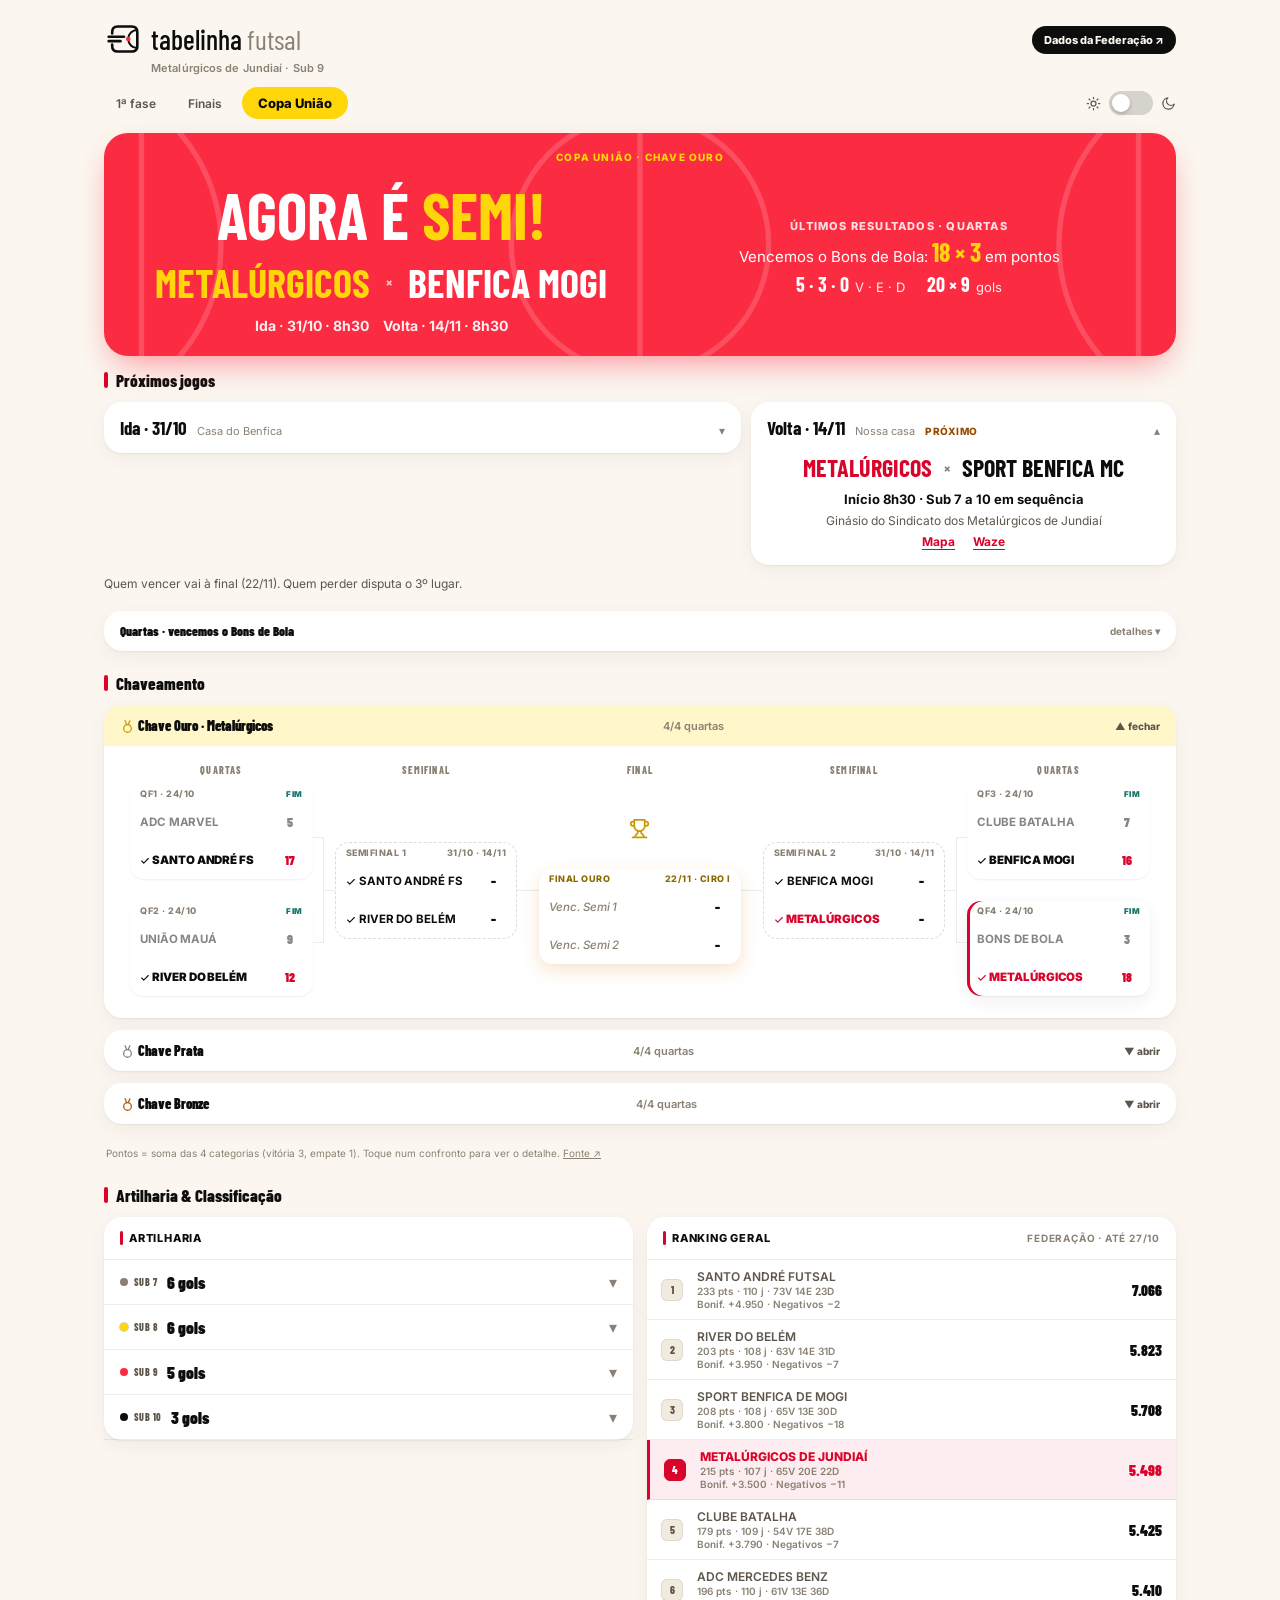
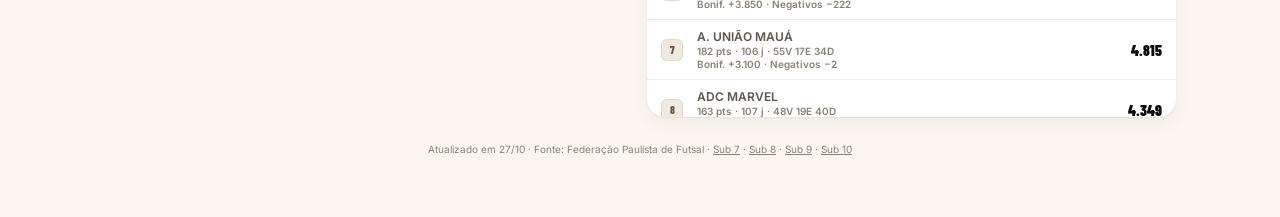
==== index.html @ e044f364 "Ranking geral da Federação (com bonificações e negativos) no lugar da classificação da 1ª fase" ====
<!DOCTYPE html>
<html lang="pt-BR">
<head>
<meta charset="UTF-8">
<meta name="viewport" content="width=device-width, initial-scale=1.0">
<title>Tabelinha Futsal · Copa União 2026 — Metalúrgicos Jundiaí (Iniciação A2)</title>
<meta name="theme-color" content="#FFD60A">
<link rel="manifest" href="manifest.webmanifest">
<link rel="icon" type="image/svg+xml" href="tabelinha-favicon.svg">
<link rel="icon" type="image/png" sizes="32x32" href="favicon-32.png">
<link rel="icon" type="image/png" sizes="16x16" href="favicon-16.png">
<link rel="apple-touch-icon" href="apple-touch-180.png">
<link href="https://fonts.googleapis.com/css2?family=Inter:wght@300;400;500;600;700;800;900&family=Barlow+Condensed:wght@500;600;700;800&display=swap" rel="stylesheet">
<style>

*,*::before,*::after{margin:0;padding:0;box-sizing:border-box}

:root {
  /* ID Tabelinha Futsal — paleta C */
  --bg: #FBF7F0;
  --s1: #FFFFFF;
  --s2: #F1EADF;
  --t1: #0D0D0D;
  --t2: #5E564B;
  --t3: #8A8173;
  --brand: #FB2C42; --yel: #FFD60A; --ball: #FB2C42;
  --red: #D9042B; --red-bg: rgba(217,4,43,.07); --red-bd: rgba(217,4,43,.2);
  --green: #17766B; --green-bg: rgba(30,140,128,.1); --green-bd: rgba(30,140,128,.28);
  --amber: #9A4B00; --amber-bg: rgba(255,138,31,.12); --amber-bd: rgba(255,138,31,.32);
  --gold: #8A6A00; --gold-bg: rgba(255,214,10,.22); --gold-bd: rgba(255,214,10,.6);
  --silver: #6B6358; --silver-bg: rgba(107,99,88,.1); --silver-bd: rgba(107,99,88,.25);
  --border: rgba(13,13,13,.08); --border2: rgba(13,13,13,.14);
  --r: 12px; --r2: 18px; --r3: 24px;
  --shadow: 0 1px 2px rgba(60,40,20,.06), 0 6px 18px rgba(60,40,20,.06);
  --shadow-lg: 0 14px 34px -10px rgba(60,40,20,.22);
}

html.dark-mode {
  --bg: #121110;
  --s1: #1D1B19;
  --s2: #2A2724;
  --t1: #FBF7F0;
  --t2: #BDB3A4;
  --t3: #8B8174;
  --brand: #E8172E; --ball: #FFD60A;
  --red: #FF5A6E; --red-bg: rgba(255,90,110,.14); --red-bd: rgba(255,90,110,.35);
  --green: #4CC4B5; --green-bg: rgba(76,196,181,.12); --green-bd: rgba(76,196,181,.3);
  --amber: #FFA24A; --amber-bg: rgba(255,162,74,.12); --amber-bd: rgba(255,162,74,.3);
  --gold: #FFD60A; --gold-bg: rgba(255,214,10,.14); --gold-bd: rgba(255,214,10,.35);
  --silver: #BDB3A4; --silver-bg: rgba(189,179,164,.12); --silver-bd: rgba(189,179,164,.3);
  --border: rgba(251,247,240,.1); --border2: rgba(251,247,240,.18);
  --shadow: 0 1px 2px rgba(0,0,0,.4);
  --shadow-lg: 0 14px 34px rgba(0,0,0,.45);
}
html {
  background: var(--bg);
  color: var(--t1);
  font-family: 'Inter', sans-serif;
  min-height: 100vh;
  transition: background-color 0.4s ease, color 0.4s ease;
  overflow-x: hidden;
}

body {
  max-width: 1100px;
  margin: 0 auto;
  padding: 20px 14px 60px;
  position: relative;
  z-index: 1;
}

/* MOBILE OPTIMIZATION BASE */
@media (max-width: 600px) {
  body {
    padding: 12px 10px 40px;
  }
}

/* ── ORBS BACKGROUND ── */
.orbs { display: none; position: fixed; inset: 0; pointer-events: none; z-index: -1; overflow: hidden; }
html.dark-mode .orbs { display: block; }
.orb { position: absolute; border-radius: 50%; filter: blur(80px); opacity: .5; animation: float-orb 14s ease-in-out infinite alternate; }
.orb1 { width: 500px; height: 500px; background: radial-gradient(circle, #D9042B 0%, transparent 70%); top: -150px; left: -100px; }
.orb2 { width: 450px; height: 450px; background: radial-gradient(circle, #4f46e5 0%, transparent 70%); top: 30%; right: -120px; }
.orb3 { width: 380px; height: 380px; background: radial-gradient(circle, #0D0D0D 0%, transparent 70%); bottom: -80px; left: 20%; }
@keyframes float-orb {
  0% { transform: translate(0,0) scale(1); }
  50% { transform: translate(20px,-20px) scale(1.04); }
  100% { transform: translate(-10px,10px) scale(.98); }
}

/* ── UTILS & PANELS ── */
.glass-panel {
  background: var(--s1);
  border: 1px solid var(--border);
  border-radius: var(--r2);
  box-shadow: var(--shadow);
  transition: all 0.3s ease;
}
html.dark-mode .glass-panel {
  backdrop-filter: blur(20px);
  -webkit-backdrop-filter: blur(20px);
}
a { text-decoration: none; color: inherit; }
button { font-family: inherit; cursor: pointer; border: none; background: none; }

/* ── NAV ROW ── */
.nav-row {
  display: flex;
  align-items: center;
  justify-content: space-between;
  margin-bottom: 16px;
  flex-wrap: wrap;
  gap: 10px;
}
.nav-links {
  display: flex;
  align-items: center;
  gap: 8px;
  flex-wrap: wrap;
}
.nav-pill-btn {
  display: inline-flex;
  align-items: center;
  gap: 6px;
  padding: 8px 14px;
  border-radius: 999px;
  font-size: 12px;
  font-weight: 700;
  color: var(--t2);
  background: var(--s1);
  border: 1px solid var(--border);
  box-shadow: var(--shadow);
  transition: all 0.2s ease;
}
.nav-pill-btn:hover {
  color: var(--red);
  border-color: var(--red-bd);
  transform: translateY(-1px);
}
.nav-pill-btn.active {
  background: var(--red);
  color: #fff;
  border-color: var(--red);
  box-shadow: 0 4px 12px rgba(217,4,43,0.25);
}

.theme-switch-wrapper {
  display: flex;
  align-items: center;
  gap: 8px;
}
.theme-switch {
  position: relative;
  display: inline-block;
  width: 44px;
  height: 24px;
}
.theme-switch input { opacity: 0; width: 0; height: 0; }
.slider {
  position: absolute; cursor: pointer; inset: 0;
  background-color: rgba(0,0,0,0.15); transition: .3s; border-radius: 24px;
}
.slider:before {
  position: absolute; content: ""; height: 18px; width: 18px; left: 3px; bottom: 3px;
  background-color: white; transition: .3s; border-radius: 50%; box-shadow: 0 2px 4px rgba(0,0,0,0.2);
}
html.dark-mode .slider { background-color: rgba(255,255,255,0.3); }
html.dark-mode .slider:before { transform: translateX(20px); }

/* ── HERO BANNER ── */
.hero-banner {
  background: linear-gradient(135deg, #180309 0%, #2a050f 45%, #0D0D0D 100%);
  border-radius: var(--r3);
  padding: 24px 22px;
  margin-bottom: 20px;
  color: #FFFFFF;
  border: 1px solid rgba(255,255,255,0.12);
  position: relative;
  overflow: hidden;
  box-shadow: var(--shadow-lg);
}
.hero-banner::after {
  content: 'MATA-MATA';
  position: absolute;
  right: -20px;
  bottom: -25px;
  font-family: 'Barlow Condensed', sans-serif;
  font-size: clamp(60px, 10vw, 100px);
  font-weight: 900;
  color: rgba(255,255,255,0.03);
  letter-spacing: -2px;
  pointer-events: none;
}
.hero-top-tag {
  display: inline-flex;
  align-items: center;
  gap: 6px;
  padding: 4px 12px;
  border-radius: 999px;
  background: rgba(255, 59, 98, 0.2);
  border: 1px solid rgba(255, 59, 98, 0.4);
  color: #FF5A7E;
  font-size: 10px;
  font-weight: 800;
  letter-spacing: 1.2px;
  text-transform: uppercase;
  margin-bottom: 10px;
}
.hero-title {
  font-family: 'Barlow Condensed', sans-serif;
  font-size: clamp(22px, 4.5vw, 38px);
  font-weight: 900;
  line-height: 1.15;
  letter-spacing: -.5px;
  margin-bottom: 8px;
}
.hero-title span { color: #FF5A6E; }
.hero-sub {
  font-size: 12px;
  color: rgba(255, 255, 255, 0.75);
  max-width: 680px;
  line-height: 1.5;
  margin-bottom: 18px;
}
.hero-stats-row {
  display: grid;
  grid-template-columns: repeat(auto-fit, minmax(90px, 1fr));
  gap: 10px;
}
.hero-stat-box {
  background: rgba(255, 255, 255, 0.08);
  border: 1px solid rgba(255, 255, 255, 0.12);
  padding: 10px 12px;
  border-radius: 12px;
  text-align: center;
}
.hero-stat-box .num {
  font-family: 'Barlow Condensed', sans-serif;
  font-size: 20px;
  font-weight: 900;
  color: #FFF;
  line-height: 1;
}
.hero-stat-box .lbl {
  font-size: 9px;
  text-transform: uppercase;
  letter-spacing: 0.5px;
  color: rgba(255, 255, 255, 0.55);
  margin-top: 4px;
  font-weight: 700;
}
.hero-stat-box.gold .num { color: #FFD60A; }
.hero-stat-box.silver .num { color: #E3DACB; }

/* ── SECTION HEAD ── */
.section-head {
  display: flex;
  align-items: center;
  justify-content: space-between;
  margin-bottom: 12px;
  flex-wrap: wrap;
  gap: 8px;
}
.section-title {
  font-family: 'Barlow Condensed', sans-serif;
  font-size: 17px;
  font-weight: 800;
  display: flex;
  align-items: center;
  gap: 8px;
  color: var(--t1);
}
.section-title .icon-dot {
  width: 4px;
  height: 16px;
  background: var(--red);
  border-radius: 2px;
}

/* ── AGENDA FERIADÃO 07/09 ── */
.metal-agenda-grid {
  display: grid;
  grid-template-columns: repeat(auto-fit, minmax(240px, 1fr));
  gap: 12px;
  margin-bottom: 24px;
}
.metal-card {
  padding: 16px;
  position: relative;
  overflow: hidden;
  border-left: 4px solid var(--red);
  background: var(--s1);
  display: flex;
  flex-direction: column;
  justify-content: space-between;
}
.metal-card.ouro { border-left-color: #FFD60A; }
.metal-card.prata { border-left-color: #8A8173; }

.mc-top {
  display: flex;
  align-items: center;
  justify-content: space-between;
  margin-bottom: 10px;
}
.mc-cat-badge {
  font-family: 'Barlow Condensed', sans-serif;
  font-weight: 800;
  font-size: 11px;
  padding: 3px 8px;
  border-radius: 6px;
  letter-spacing: .5px;
}
.mc-cat-badge.sub9 { background: var(--red-bg); color: var(--red); border: 1px solid var(--red-bd); }
.mc-cat-badge.sub8 { background: var(--gold-bg); color: var(--gold); border: 1px solid var(--gold-bd); }
.mc-cat-badge.sub7 { background: var(--silver-bg); color: var(--silver); border: 1px solid var(--silver-bd); }
.mc-cat-badge.sub10 { background: transparent; color: var(--c10); border: 1px solid transparent; }

.mc-chave-pill {
  font-size: 10px;
  font-weight: 800;
  text-transform: uppercase;
  padding: 3px 8px;
  border-radius: 999px;
}
.mc-chave-pill.ouro { background: var(--gold-bg); color: var(--gold); border: 1px solid var(--gold-bd); }
.mc-chave-pill.prata { background: var(--silver-bg); color: var(--silver); border: 1px solid var(--silver-bd); }

.mc-matchup {
  font-family: 'Barlow Condensed', sans-serif;
  font-size: 15px;
  font-weight: 800;
  margin-bottom: 10px;
  line-height: 1.3;
}
.mc-matchup .our { color: var(--red); }
.mc-matchup .vs { font-size: 11px; opacity: 0.5; font-weight: 600; margin: 0 4px; }

.mc-info-list {
  font-size: 11px;
  color: var(--t2);
  display: flex;
  flex-direction: column;
  gap: 4px;
}
.mc-info-item strong { color: var(--t1); }
.mc-map-link {
  display: inline-flex;
  align-items: center;
  gap: 4px;
  color: var(--red);
  font-weight: 700;
  font-size: 11px;
  margin-top: 8px;
}
.mc-map-link:hover { text-decoration: underline; }

/* ── BRACKET SECTION & CONTROLS ── */
.bracket-section { margin-bottom: 24px; }
.bracket-controls {
  display: flex;
  align-items: center;
  justify-content: space-between;
  flex-wrap: wrap;
  gap: 10px;
  margin-bottom: 14px;
  background: var(--s1);
  padding: 10px 14px;
  border-radius: var(--r2);
  border: 1px solid var(--border);
}
.filter-group {
  display: flex;
  align-items: center;
  gap: 6px;
  flex-wrap: wrap;
}
.filter-label {
  font-size: 10px;
  font-weight: 800;
  text-transform: uppercase;
  letter-spacing: 0.5px;
  color: var(--t3);
  margin-right: 2px;
}
.filter-btn {
  padding: 6px 12px;
  border-radius: 8px;
  font-size: 11px;
  font-weight: 700;
  color: var(--t2);
  background: var(--s2);
  border: 1px solid var(--border);
  transition: all 0.2s ease;
  min-height: 34px;
}
.filter-btn:hover { background: var(--border); color: var(--t1); }
.filter-btn.active {
  background: var(--red);
  color: #fff;
  border-color: var(--red);
  box-shadow: 0 3px 8px rgba(217,4,43,0.25);
}
.filter-btn.gold.active {
  background: var(--gold);
  border-color: var(--gold);
}
.filter-btn.silver.active {
  background: #6B6358;
  border-color: #6B6358;
}
.filter-btn.bronze.active {
  background: #B4570A;
  border-color: #B4570A;
}

/* ── BRACKET TREE (RESPONSIVE TOUCH SCROLL) ── */
.bracket-tree-container {
  overflow-x: auto;
  -webkit-overflow-scrolling: touch;
  padding: 18px 10px;
}
.bracket-tree {
  display: grid;
  grid-template-columns: 270px 50px 250px 50px 250px;
  align-items: center;
  min-width: 870px;
  margin: 0 auto;
}
.bracket-col-title {
  text-align: center;
  font-family: 'Barlow Condensed', sans-serif;
  font-size: 11px;
  font-weight: 800;
  text-transform: uppercase;
  letter-spacing: 1px;
  color: var(--t3);
  margin-bottom: 12px;
}
.bracket-col-qf { display: flex; flex-direction: column; gap: 14px; }
.bracket-col-sf { display: flex; flex-direction: column; gap: 90px; }
.bracket-col-f { display: flex; flex-direction: column; justify-content: center; }

.b-match-card {
  background: var(--s1);
  border: 1px solid var(--border);
  border-radius: var(--r);
  box-shadow: var(--shadow);
  padding: 8px 10px;
  position: relative;
  transition: all 0.2s ease;
}
.b-match-card:hover {
  transform: translateY(-2px);
  border-color: var(--border2);
}
.b-match-card.is-metal {
  border: 2px solid var(--red);
  background: linear-gradient(to right, var(--red-bg), var(--s1));
}
.b-match-meta {
  display: flex;
  align-items: center;
  justify-content: space-between;
  font-size: 9px;
  font-weight: 700;
  color: var(--t3);
  text-transform: uppercase;
  margin-bottom: 6px;
  padding-bottom: 3px;
  border-bottom: 1px dashed var(--border);
}
.b-match-meta .dt { color: var(--t2); }
.b-match-meta .gym { color: var(--red); font-weight: 800; }

.b-team-row {
  display: flex;
  align-items: center;
  justify-content: space-between;
  padding: 3px 4px;
  border-radius: 4px;
  font-size: 11px;
  font-weight: 600;
  color: var(--t1);
}
.b-team-row.our { color: var(--red); font-weight: 800; }
.b-team-row .t-name {
  flex: 1;
  white-space: nowrap;
  overflow: hidden;
  text-overflow: ellipsis;
  padding-right: 6px;
}
.b-team-row .score-box {
  width: 22px;
  height: 20px;
  display: flex;
  align-items: center;
  justify-content: center;
  font-family: 'Barlow Condensed', sans-serif;
  font-size: 12px;
  font-weight: 800;
  background: var(--s2);
  border: 1px solid var(--border);
  border-radius: 4px;
}

.b-connector {
  display: flex;
  align-items: center;
  justify-content: center;
  position: relative;
  height: 100%;
}
.trophy-badge {
  text-align: center;
  font-size: 24px;
  margin-bottom: 6px;
  animation: bounce 2s infinite ease-in-out;
}
@keyframes bounce {
  0%, 100% { transform: translateY(0); }
  50% { transform: translateY(-5px); }
}

/* ── BRACKET VENUE CALLOUT (INSIDE BRACKET CARD) ── */
.bracket-venue-callout {
  margin: 16px 14px 14px;
  padding: 16px 20px;
  border-radius: var(--r2);
  background: linear-gradient(135deg, rgba(217,4,43,0.08) 0%, var(--s2) 100%);
  border: 1.5px solid var(--red-bd);
  display: flex;
  align-items: center;
  justify-content: space-between;
  gap: 14px;
  flex-wrap: wrap;
  box-shadow: 0 4px 14px rgba(217,4,43,0.12);
}
.bvc-tag {
  display: inline-flex;
  align-items: center;
  gap: 4px;
  font-size: 9px;
  font-weight: 800;
  color: var(--red);
  text-transform: uppercase;
  letter-spacing: 1px;
  margin-bottom: 4px;
}
.bvc-title {
  font-family: 'Barlow Condensed', sans-serif;
  font-size: 16px;
  font-weight: 900;
  color: var(--t1);
  margin-bottom: 3px;
}
.bvc-address {
  font-size: 11px;
  color: var(--t2);
  font-weight: 500;
}
.bvc-map-btn {
  display: inline-flex;
  align-items: center;
  gap: 6px;
  background: var(--red);
  color: #fff;
  padding: 10px 18px;
  border-radius: 10px;
  font-weight: 800;
  font-size: 12px;
  text-transform: uppercase;
  letter-spacing: .5px;
  box-shadow: 0 4px 12px rgba(217,4,43,0.3);
  transition: transform 0.2s ease, opacity 0.2s ease;
  white-space: nowrap;
}
.bvc-map-btn:hover {
  transform: translateY(-2px);
  opacity: 0.95;
}

/* ── GAVETA RETRÁTIL TABELA ── */
.btn-toggle-full-table {
  width: 100%;
  padding: 14px 18px;
  background: var(--s1);
  border: 1.5px solid var(--border);
  border-radius: var(--r2);
  display: flex;
  align-items: center;
  justify-content: space-between;
  font-family: 'Barlow Condensed', sans-serif;
  font-size: 13px;
  font-weight: 800;
  color: var(--t1);
  cursor: pointer;
  box-shadow: var(--shadow);
  transition: all 0.2s ease;
}
.btn-toggle-full-table:hover { background: var(--s2); border-color: var(--border2); }
.acc-chevron { transition: transform 0.3s ease; font-size: 11px; opacity: 0.7; }
.btn-toggle-full-table.open .acc-chevron { transform: rotate(180deg); }

.day-tabs-wrapper { display: flex; gap: 6px; margin-bottom: 10px; flex-wrap: wrap; }
.day-tab-btn {
  padding: 6px 12px; border-radius: 8px; font-size: 11px; font-weight: 700;
  background: var(--s1); border: 1px solid var(--border); color: var(--t2); transition: all 0.2s;
}
.day-tab-btn.active { background: var(--t1); color: var(--s1); border-color: var(--t1); }

.schedule-table-wrap {
  overflow-x: auto;
  -webkit-overflow-scrolling: touch;
  border-radius: var(--r2);
  border: 1px solid var(--border);
  background: var(--s1);
  box-shadow: var(--shadow);
}
.sched-table { width: 100%; border-collapse: collapse; font-size: 11px; text-align: left; min-width: 580px; }
.sched-table th {
  padding: 10px 12px; background: var(--s2); border-bottom: 1px solid var(--border);
  font-family: 'Barlow Condensed', sans-serif; font-size: 10px; font-weight: 800; text-transform: uppercase; letter-spacing: .5px; color: var(--t3);
}
.sched-table td { padding: 10px 12px; border-bottom: 1px solid var(--border); color: var(--t2); }
.sched-table tr.is-metal-row { background: var(--red-bg); font-weight: 700; }
.sched-table tr.is-metal-row td { color: var(--t1); }
.sched-badge {
  display: inline-flex; padding: 2px 6px; border-radius: 4px; font-size: 9px; font-weight: 800; text-transform: uppercase;
}
.sched-badge.ouro { background: var(--gold-bg); color: var(--gold); border: 1px solid var(--gold-bd); }
.sched-badge.prata { background: var(--silver-bg); color: var(--silver); border: 1px solid var(--silver-bd); }
.sched-badge.bronze { background: rgba(180,87,10, 0.1); color: #B4570A; border: 1px solid rgba(180,87,10, 0.25); }

/* ── 3 COLS ESTATÍSTICAS (ARTILHARIA + ÚLTIMOS RESULTADOS + CLASSIFICAÇÃO) ── */
.stats-cols {
  display: grid;
  grid-template-columns: repeat(auto-fit, minmax(300px, 1fr));
  gap: 14px;
  align-items: start;
  margin-bottom: 24px;
}
@media (max-width: 768px) {
  .stats-cols { grid-template-columns: 1fr; }
}

.stats-cols .glass-panel {
  height: 500px;
  display: flex;
  flex-direction: column;
}
.panel-head {
  padding: 14px 16px;
  border-bottom: 1px solid var(--border);
  font-size: 11px;
  font-weight: 800;
  text-transform: uppercase;
  letter-spacing: .8px;
  color: var(--t3);
  display: flex;
  align-items: center;
  justify-content: space-between;
  gap: 8px;
  flex-shrink: 0;
}
.panel-head-title {
  display: flex;
  align-items: center;
  gap: 6px;
  color: var(--t1);
}
.panel-head-title::before {
  content: ''; width: 3px; height: 14px; background: var(--red); border-radius: 2px;
}
.scroll-list {
  flex: 1;
  overflow-y: auto;
  -webkit-overflow-scrolling: touch;
}
.scroll-list::-webkit-scrollbar { width: 5px; }
.scroll-list::-webkit-scrollbar-track { background: transparent; }
.scroll-list::-webkit-scrollbar-thumb { background: var(--border2); border-radius: 4px; }

/* ARTILHARIA (INDEX STYLE - EQUAL RESPECT FOR ALL PLAYERS) */
.scorer-row {
  display: flex;
  align-items: center;
  gap: 12px;
  padding: 10px 16px;
  border-bottom: 1px solid var(--border);
  transition: background 0.15s;
}
.scorer-row:last-child { border-bottom: none; }
.scorer-row:hover { background: var(--s2); }
.s-pos {
  font-family: 'Barlow Condensed', sans-serif;
  font-size: 14px;
  font-weight: 800;
  color: var(--t3);
  width: 22px;
  text-align: center;
}
.s-photo {
  width: 34px;
  height: 34px;
  border-radius: 8px;
  background: var(--s2);
  border: 1px solid var(--border);
  overflow: hidden;
  flex-shrink: 0;
}
.s-photo img { width: 100%; height: 100%; object-fit: cover; }
.s-info { flex: 1; min-width: 0; }
.s-name { font-size: 13px; font-weight: 600; color: var(--t1); white-space: nowrap; overflow: hidden; text-overflow: ellipsis; }
.s-goals-wrap { display: flex; flex-direction: column; gap: 2px; align-items: flex-end; }
.s-goals-num { font-family: 'Barlow Condensed', sans-serif; font-size: 16px; font-weight: 900; color: var(--red); line-height: 1; }
.s-goals-lbl { font-size: 9px; color: var(--t3); text-transform: uppercase; font-weight: 700; }

/* ÚLTIMOS RESULTADOS */
.last-games-container {
  display: flex;
  flex-direction: column;
  gap: 8px;
  padding: 10px 14px;
}
.lg-row {
  display: flex;
  align-items: center;
  justify-content: space-between;
  padding: 10px 12px;
  background: var(--s2);
  border-radius: 10px;
  border: 1px solid var(--border);
}
.lg-teams {
  font-size: 11px;
  font-weight: 700;
  color: var(--t2);
  text-transform: uppercase;
  display: flex;
  flex: 1;
  justify-content: center;
  gap: 6px;
  align-items: center;
}
.lg-teams span.our { color: var(--red); }
.lg-score {
  font-family: 'Barlow Condensed', sans-serif;
  font-size: 16px;
  font-weight: 900;
  color: var(--t1);
  background: var(--s1);
  padding: 3px 8px;
  border-radius: 6px;
  border: 1px solid var(--border);
}
.lg-row.w { border-color: var(--green-bd); background: var(--green-bg); }
.lg-row.d { border-color: var(--amber-bd); background: var(--amber-bg); }
.lg-row.l { border-color: var(--red-bd); background: var(--red-bg); }
.lg-row.w .lg-score { color: var(--green); border-color: var(--green-bd); }
.lg-row.d .lg-score { color: var(--amber); border-color: var(--amber-bd); }
.lg-row.l .lg-score { color: var(--red); border-color: var(--red-bd); }

/* CLASSIFICAÇÃO LIST */
.classif-row {
  display: grid;
  grid-template-columns: 24px 1fr 28px;
  align-items: center;
  gap: 8px;
  padding: 9px 14px;
  border-bottom: 1px solid var(--border);
  font-size: 12px;
}
.classif-row:last-child { border-bottom: none; }
.classif-row.our { background: var(--red-bg); border-left: 3px solid var(--red); }
.c-pos {
  width: 22px; height: 22px; border-radius: 6px;
  display: flex; align-items: center; justify-content: center;
  font-family: 'Barlow Condensed', sans-serif; font-size: 11px; font-weight: 800;
  background: var(--s2); color: var(--t2); border: 1px solid var(--border);
}
.classif-row.our .c-pos { background: var(--red); color: #fff; border-color: var(--red); }
.c-team { font-weight: 600; color: var(--t2); white-space: nowrap; overflow: hidden; text-overflow: ellipsis; }
.classif-row.our .c-team { color: var(--red); font-weight: 800; }
.c-pts { font-family: 'Barlow Condensed', sans-serif; font-size: 13px; font-weight: 900; color: var(--t1); text-align: right; }
.classif-row.our .c-pts { color: var(--red); }

.fed-link {
  font-size: 10px;
  font-weight: 700;
  color: var(--t2);
  background: var(--s2);
  padding: 3px 8px;
  border-radius: 6px;
  border: 1px solid var(--border);
  transition: all 0.2s;
}
.fed-link:hover { background: var(--t2); color: var(--s1); }


/* ══════ COPA UNIÃO — EXTRAS ══════ */
.hero-banner.copa::after { content: 'COPA UNIÃO'; }
.hero-banner.copa .hero-title span { color: #FFD60A; }
.hero-versus {
  display: grid; grid-template-columns: 1fr auto 1fr; align-items: center; gap: 12px;
  margin: 6px 0 18px; text-align: center;
}
.hv-team { font-family: 'Barlow Condensed', sans-serif; font-weight: 900; font-size: clamp(14px, 3.4vw, 22px); line-height: 1.15; }
.hv-team.our { color: #FF5A7E; }
.hv-score { font-family: 'Barlow Condensed', sans-serif; font-weight: 900; font-size: clamp(30px, 8vw, 54px); line-height: 1; letter-spacing: -1px; }
.hv-score small { display: block; font-size: 10px; letter-spacing: 1px; text-transform: uppercase; color: rgba(255,255,255,.55); font-weight: 700; margin-top: 6px; }

.cat-tag {
  font-family: 'Barlow Condensed', sans-serif; font-weight: 800; font-size: 10px; padding: 2px 7px; border-radius: 6px; letter-spacing: .4px; white-space: nowrap;
}
.cat-tag.c7  { background: var(--silver-bg); color: var(--silver); border: 1px solid var(--silver-bd); }
.cat-tag.c8  { background: var(--gold-bg); color: var(--gold); border: 1px solid var(--gold-bd); }
.cat-tag.c9  { background: var(--red-bg); color: var(--red); border: 1px solid var(--red-bd); }
.cat-tag.c10 { background: rgba(59,130,246,.1); color: var(--c10); border: 1px solid rgba(59,130,246,.25); }

/* Cards de jogo (confronto Metalúrgicos × Bons de Bola) */
.legs-grid { display: grid; grid-template-columns: repeat(auto-fit, minmax(320px, 1fr)); gap: 14px; margin-bottom: 24px; }
.leg-panel { overflow: hidden; }
.leg-head { padding: 14px 16px; border-bottom: 1px solid var(--border); display: flex; flex-wrap: wrap; align-items: center; justify-content: space-between; gap: 8px; }
.leg-title { font-family: 'Barlow Condensed', sans-serif; font-weight: 900; font-size: 15px; }
.leg-sub { font-size: 11px; color: var(--t2); margin-top: 2px; }
.pill { font-size: 10px; font-weight: 800; text-transform: uppercase; padding: 3px 9px; border-radius: 999px; letter-spacing: .4px; }
.pill.done { background: var(--green-bg); color: var(--green); border: 1px solid var(--green-bd); }
.pill.next { background: var(--amber-bg); color: var(--amber); border: 1px solid var(--amber-bd); }
.gm { padding: 12px 16px; border-bottom: 1px solid var(--border); }
.gm:last-of-type { border-bottom: none; }
.gm-top { display: flex; align-items: center; justify-content: space-between; gap: 8px; margin-bottom: 8px; }
.gm-time { font-size: 11px; font-weight: 700; color: var(--t2); }
.gm-line { display: grid; grid-template-columns: 1fr auto 1fr; align-items: center; gap: 8px; }
.gm-team { font-size: 12px; font-weight: 700; color: var(--t2); }
.gm-team.r { text-align: right; }
.gm-team.our { color: var(--red); font-weight: 800; }
.gm-score { font-family: 'Barlow Condensed', sans-serif; font-weight: 900; font-size: 18px; padding: 3px 10px; border-radius: 8px; background: var(--s2); border: 1px solid var(--border); white-space: nowrap; }
.gm.w .gm-score { color: var(--green); border-color: var(--green-bd); background: var(--green-bg); }
.gm.d .gm-score { color: var(--amber); border-color: var(--amber-bd); background: var(--amber-bg); }
.gm.l .gm-score { color: var(--red);   border-color: var(--red-bd);   background: var(--red-bg); }
.gm-goals { margin-top: 8px; display: grid; grid-template-columns: 1fr 1fr; gap: 10px; font-size: 11px; color: var(--t2); }
.gm-goals .col b { display: block; font-size: 9px; text-transform: uppercase; letter-spacing: .6px; color: var(--t3); margin-bottom: 2px; }
.gm-goals .col.r { text-align: right; }
.gm-goals .gl { line-height: 1.5; }
.gm-goals .gl em { font-style: normal; font-weight: 800; color: var(--t1); }
.gm-sum { font-size: 10px; margin-top: 6px; }
.gm-sum a { color: var(--t3); font-weight: 700; text-decoration: underline; }

.venue-box { padding: 12px 16px; background: var(--s2); border-top: 1px solid var(--border); display: flex; flex-wrap: wrap; align-items: center; justify-content: space-between; gap: 10px; }
.venue-box .vn { font-size: 12px; font-weight: 800; color: var(--t1); }
.venue-box .va { font-size: 11px; color: var(--t2); }
.nav-btns { display: flex; gap: 6px; flex-wrap: wrap; }
.nav-btn { display: inline-flex; align-items: center; gap: 5px; padding: 8px 12px; border-radius: 9px; font-size: 11px; font-weight: 800; color: #fff; background: var(--red); }
.nav-btn.waze { background: #00A5D6; }
.nav-btn:hover { opacity: .9; transform: translateY(-1px); }

/* Chaveamento */
.ties-grid { display: grid; grid-template-columns: repeat(auto-fill, minmax(290px, 1fr)); gap: 12px; padding: 14px; }
.tie-card { background: var(--s1); border: 1px solid var(--border); border-radius: var(--r); padding: 10px 12px; box-shadow: var(--shadow); }
.tie-card.is-metal { border: 2px solid var(--red); background: linear-gradient(to right, var(--red-bg), var(--s1)); }
.tie-meta { display: flex; justify-content: space-between; font-size: 9px; font-weight: 800; text-transform: uppercase; color: var(--t3); border-bottom: 1px dashed var(--border); padding-bottom: 4px; margin-bottom: 6px; }
.tie-team { display: flex; align-items: center; justify-content: space-between; gap: 6px; padding: 3px 2px; font-size: 12px; font-weight: 700; }
.tie-team .tn { flex: 1; white-space: nowrap; overflow: hidden; text-overflow: ellipsis; }
.tie-team.our { color: var(--red); font-weight: 900; }
.tie-team.lead .ts { background: var(--t1); color: var(--s1); border-color: var(--t1); }
.tie-team .ts { min-width: 30px; height: 22px; padding: 0 6px; display: flex; align-items: center; justify-content: center; font-family: 'Barlow Condensed', sans-serif; font-weight: 900; font-size: 13px; background: var(--s2); border: 1px solid var(--border); border-radius: 5px; }
.tie-cats { margin-top: 6px; border-top: 1px dashed var(--border); padding-top: 6px; display: flex; flex-direction: column; gap: 3px; }
.tc-row { display: grid; grid-template-columns: 52px 1fr 1fr; gap: 6px; font-size: 10px; color: var(--t2); align-items: center; }
.tc-row .lbl { font-weight: 800; color: var(--t3); text-transform: uppercase; font-size: 9px; }
.tc-row span.pend { color: var(--t3); }
.legend { font-size: 10px; color: var(--t3); padding: 0 14px 12px; line-height: 1.5; }

.lg-row .lg-teams { font-size: 10px; }
.lg-meta { display: flex; align-items: center; gap: 6px; }
.panel-tabs { display: flex; gap: 4px; }
.ptab { font-size: 10px; font-weight: 800; padding: 3px 8px; border-radius: 6px; border: 1px solid var(--border); color: var(--t2); background: var(--s2); text-transform: none; letter-spacing: 0; }
.ptab.active { background: var(--red); color: #fff; border-color: var(--red); }
.cl-row { display: grid; grid-template-columns: 24px 1fr 30px 26px 34px; align-items: center; gap: 8px; padding: 8px 14px; border-bottom: 1px solid var(--border); font-size: 12px; }
.cl-row.head { font-size: 9px; font-weight: 800; text-transform: uppercase; color: var(--t3); position: sticky; top: 0; background: var(--s2); z-index: 1; }
.cl-row.our { background: var(--red-bg); border-left: 3px solid var(--red); }
.cl-row.our .c-team { color: var(--red); font-weight: 800; }
.cl-row .n { text-align: right; font-family: 'Barlow Condensed', sans-serif; font-weight: 700; color: var(--t2); }
.cl-row .n.pts { font-weight: 900; color: var(--t1); font-size: 13px; }
.cl-row.our .n.pts { color: var(--red); }
/* ══ CHAVEAMENTO ÁRVORE + MODAL ══ */
.bracket-wrap { padding: 14px; overflow-x: auto; }
.bk-heads { display: grid; grid-template-columns: minmax(250px,1fr) 34px minmax(190px,.7fr); gap: 0; min-width: 520px; font-family: 'Barlow Condensed', sans-serif; font-size: 10px; font-weight: 800; text-transform: uppercase; letter-spacing: .8px; color: var(--t3); margin-bottom: 10px; }
.bk-pair { display: grid; grid-template-columns: minmax(250px,1fr) 34px minmax(190px,.7fr); align-items: center; min-width: 520px; margin-bottom: 14px; }
.bk-left { display: flex; flex-direction: column; gap: 8px; }
.bk-conn { align-self: stretch; margin: 28px 0; border: 2px solid var(--border2); border-left: none; border-radius: 0 8px 8px 0; position: relative; }
.bk-conn::after { content: ''; position: absolute; right: -2px; top: 50%; width: 14px; border-top: 2px solid var(--border2); transform: translateX(100%); }
.bk-next { margin-left: 14px; }
.tie-card { cursor: pointer; transition: transform .15s ease, border-color .15s ease; }
.tie-card:hover { transform: translateY(-2px); border-color: var(--border2); }
.tie-team .ts { color: var(--t1); background: var(--s2); border: 1px solid var(--border2); }
.tie-team.win .tn { font-weight: 900; }
.tie-team.win .ts { background: var(--red); color: #fff; border-color: var(--red); }
.tie-team.lose .tn { opacity: .55; }
.tie-team.lose .ts { opacity: .75; }
.tie-team.lead .ts { background: var(--amber); color: #111; border-color: var(--amber); }
.chip { display: inline-block; font-size: 9px; font-weight: 800; text-transform: uppercase; padding: 2px 7px; border-radius: 999px; }
.chip.ok { background: var(--green-bg); color: var(--green); border: 1px solid var(--green-bd); }
.chip.lead { background: var(--amber-bg); color: var(--amber); border: 1px solid var(--amber-bd); }
.chip.wait { background: var(--s2); color: var(--t3); border: 1px solid var(--border); }
.tie-foot { display: flex; align-items: center; justify-content: space-between; margin-top: 6px; font-size: 10px; color: var(--t3); }
.next-card { background: var(--s2); border: 1px dashed var(--border2); border-radius: var(--r); padding: 8px 10px; }
.next-card .tie-meta { border-bottom-color: var(--border); }
.nx-team { font-size: 11px; font-weight: 700; padding: 3px 2px; color: var(--t1); white-space: nowrap; overflow: hidden; text-overflow: ellipsis; }
.nx-team.tbd { color: var(--t3); font-style: italic; font-weight: 500; }
.nx-team.our { color: var(--red); font-weight: 900; }
.modal-bg { position: fixed; inset: 0; background: rgba(0,0,0,.6); z-index: 50; display: flex; align-items: center; justify-content: center; padding: 14px; }
.modal { position: relative; width: 100%; max-width: 560px; max-height: 88vh; overflow-y: auto; background: var(--bg); color: var(--t1); border: 1px solid var(--border2); border-radius: var(--r2); padding: 18px 16px; box-shadow: var(--shadow-lg); }
html.dark-mode .modal { background: #1a0a2e; }
.modal-x { position: absolute; top: 10px; right: 10px; width: 30px; height: 30px; border-radius: 8px; background: var(--s2); color: var(--t1); border: 1px solid var(--border); font-size: 13px; font-weight: 800; }
.md-title { font-family: 'Barlow Condensed', sans-serif; font-weight: 900; font-size: 16px; padding-right: 36px; }
.md-sub { font-size: 11px; color: var(--t2); margin: 3px 0 12px; }
.md-table { width: 100%; border-collapse: collapse; font-size: 11px; }
.md-table th { text-align: left; font-size: 9px; text-transform: uppercase; letter-spacing: .5px; color: var(--t3); padding: 6px 6px; border-bottom: 1px solid var(--border2); }
.md-table td { padding: 8px 6px; border-bottom: 1px solid var(--border); color: var(--t1); }
.md-table td.sc { font-family: 'Barlow Condensed', sans-serif; font-weight: 900; font-size: 13px; white-space: nowrap; }
.md-table td.pend { color: var(--t3); }
.md-table tr.tot td { font-weight: 900; background: var(--s2); }
.md-res { margin-top: 12px; padding: 10px 12px; border-radius: 10px; font-size: 12px; font-weight: 700; background: var(--green-bg); border: 1px solid var(--green-bd); color: var(--t1); }
.md-res.wait { background: var(--amber-bg); border-color: var(--amber-bd); }
/* ══ CHAVES (árvore simétrica) ══ */
details.chave { margin-bottom: 12px; border: 1px solid var(--border); border-radius: var(--r2); background: var(--s1); box-shadow: var(--shadow); overflow: hidden; }
details.chave > summary { list-style: none; cursor: pointer; padding: 12px 16px; display: flex; align-items: center; justify-content: space-between; gap: 8px; font-family: 'Barlow Condensed', sans-serif; font-weight: 900; font-size: 14px; color: var(--t1); }
details.chave > summary::-webkit-details-marker { display: none; }
details.chave > summary .sm { font-size: 11px; font-weight: 600; color: var(--t3); font-family: 'Inter', sans-serif; }
details.chave > summary::after { content: '▼ abrir'; font-size: 10px; font-weight: 800; color: var(--t2); font-family: 'Inter', sans-serif; }
details.chave[open] > summary::after { content: '▲ fechar'; }
details.chave.ouro { border-color: var(--gold-bd); }
details.chave.ouro > summary { background: var(--gold-bg); }
.bk-scroll { scrollbar-width: thin; scrollbar-color: var(--border2) transparent; overflow-x: auto; padding: 14px 10px 16px; -webkit-overflow-scrolling: touch; }
.bk { display: grid; grid-template-columns: 130px 14px 130px 14px 140px 14px 130px 14px 130px; min-width: 710px; margin: 0 auto; width: max-content; }
.bk-h { text-align: center; font-family: 'Barlow Condensed', sans-serif; font-size: 9px; font-weight: 800; text-transform: uppercase; letter-spacing: 1px; color: var(--t3); padding-bottom: 8px; }
.bk-col { display: flex; flex-direction: column; justify-content: space-around; gap: 16px; }
.bk-col.mid { justify-content: center; align-items: stretch; }
.bk-cn { position: relative; }
.bk-cn.l::before { content: ''; position: absolute; left: 0; right: 50%; top: 25%; bottom: 25%; border: 2px solid var(--border2); border-left: none; }
.bk-cn.l::after  { content: ''; position: absolute; left: 50%; right: 0; top: 50%; border-top: 2px solid var(--border2); }
.bk-cn.r::before { content: ''; position: absolute; left: 50%; right: 0; top: 25%; bottom: 25%; border: 2px solid var(--border2); border-right: none; }
.bk-cn.r::after  { content: ''; position: absolute; left: 0; right: 50%; top: 50%; border-top: 2px solid var(--border2); }
.bk-cn.f::after  { content: ''; position: absolute; left: 0; right: 0; top: 50%; border-top: 2px solid var(--border2); }
.mt { background: var(--s1); border: 1px solid var(--border2); border-radius: 10px; overflow: hidden; box-shadow: var(--shadow); position: relative; }
.mt.click { cursor: pointer; transition: transform .15s; }
.mt.click:hover { transform: translateY(-2px); }
.mt.is-metal { border: 2px solid var(--red); }
.mt-top { display: flex; justify-content: space-between; align-items: center; padding: 3px 8px; font-size: 8px; font-weight: 800; letter-spacing: .5px; text-transform: uppercase; color: var(--t2); background: var(--s2); border-bottom: 1px solid var(--border); }
.mt-t { display: flex; align-items: center; gap: 6px; padding: 6px 8px; font-size: 10.5px; font-weight: 700; color: var(--t1); }
.mt-t .nm { flex: 1; min-width: 0; white-space: nowrap; overflow: hidden; text-overflow: ellipsis; }
.mt-t .sc { min-width: 24px; height: 20px; padding: 0 5px; display: flex; align-items: center; justify-content: center; font-family: 'Barlow Condensed', sans-serif; font-weight: 900; font-size: 12px; border-radius: 5px; background: var(--s2); color: var(--t1); border: 1px solid var(--border2); }
.mt-t.our .nm { color: var(--red); font-weight: 900; }
.mt-t.win .nm { font-weight: 900; }
.mt-t.win .sc { background: var(--red); color: #fff; border-color: var(--red); }
.mt-t.lose { opacity: .5; }
.mt-t.lead .sc { background: var(--amber); color: #111; border-color: var(--amber); }
.mt-t.tbd .nm { color: var(--t3); font-style: italic; font-weight: 500; }
.mt-vs { position: relative; height: 0; border-top: 1px solid var(--border2); }
.mt-vs span { position: absolute; left: 50%; top: 0; transform: translate(-50%, -50%); font-size: 7px; font-weight: 900; letter-spacing: .5px; color: var(--t3); background: var(--s1); padding: 0 5px; }
.mt-ok { font-size: 8px; font-weight: 900; color: var(--green); }
.mt-ld { font-size: 8px; font-weight: 900; color: var(--amber); }
.mt.final { border-color: var(--gold); box-shadow: 0 6px 18px rgba(217,119,6,.2); }
.mt.final .mt-top { background: var(--gold-bg); color: var(--gold); }
.trophy { text-align: center; font-size: 26px; margin-bottom: 6px; }
.mt.tbdcard { border-style: dashed; box-shadow: none; }

/* ══ NOSSO CONFRONTO — blocos iguais ══ */
.legs-grid { align-items: stretch; }
.leg-panel { display: flex; flex-direction: column; }
.leg-rows { flex: 1; }
.venue-box { min-height: 76px; margin-top: auto; }
.gm2 { padding: 12px 16px; border-bottom: 1px solid var(--border); display: block; }
.gm2 > summary { list-style: none; cursor: pointer; display: block; }
.gm2 > summary::-webkit-details-marker { display: none; }
.gm2 .gm-more { margin-top: 8px; font-size: 10px; font-weight: 700; color: var(--t3); text-align: center; }
.gm2 .mo-open { display: none; }
.gm2[open] .mo-open { display: inline; }
.gm2[open] .mo-closed { display: none; }
.gm2:hover > summary .gm-more { color: var(--t1); }
.gm2.w .gm-score { color: var(--green); border-color: var(--green-bd); background: var(--green-bg); }
.gm2.d .gm-score { color: var(--amber); border-color: var(--amber-bd); background: var(--amber-bg); }
.gm2.l .gm-score { color: var(--red); border-color: var(--red-bd); background: var(--red-bg); }
.gdet-body { margin-top: 6px; padding-top: 8px; border-top: 1px dashed var(--border); }
.leg-off { border-style: dashed; }
.leg-off .leg-head, .leg-off .leg-rows { opacity: .5; filter: grayscale(.6); }
.leg-off .venue-box { opacity: 1; filter: none; }
.leg-off .gm2 { cursor: default; pointer-events: none; }
.leg-off .gm-more { font-weight: 500; }
.leg-off .nav-btn { pointer-events: auto; }
/* artilharia por categoria */
details.art-cat > summary { list-style: none; cursor: pointer; display: flex; align-items: center; gap: 10px; padding: 12px 16px; border-bottom: 1px solid var(--border); }
details.art-cat > summary::-webkit-details-marker { display: none; }
details.art-cat > summary:hover { background: var(--s2); }
.ac-n { flex: 1; font-family: 'Barlow Condensed', sans-serif; font-weight: 900; font-size: 15px; color: var(--t1); }
.ac-chev { color: var(--t3); transition: transform .2s; }
details.art-cat[open] .ac-chev { transform: rotate(180deg); }
/* chaveamento um pouco maior */
.bk { grid-template-columns: 158px 20px 158px 20px 170px 20px 158px 20px 158px !important; min-width: 840px !important; }
.mt-t { font-size: 11.5px !important; padding: 8px 10px !important; }
.mt-top { font-size: 9px !important; padding: 4px 10px !important; }
.mt-t .sc { min-width: 26px !important; height: 22px !important; font-size: 13px !important; }
.bk-col { gap: 22px !important; }
.src-link { display: inline-block; margin-top: 8px; font-size: 11px; font-weight: 700; text-decoration: underline; color: var(--t2); }

﻿/* ══ HERO COMPACTO + VOLTA PRIMEIRO ══ */
.leg-off { order: -1; }
.hero-banner.copa { padding: 18px 18px; margin-bottom: 14px; }
.hero-banner.copa .hero-title { font-size: clamp(20px, 4vw, 30px); margin-bottom: 6px; }
.hero-banner.copa .hero-sub { margin-bottom: 12px; }
.hero-versus { margin: 2px 0 12px; }
.hv-team.our { font-size: clamp(15px, 3.6vw, 22px); }
.hv-team:not(.our) { font-size: clamp(12px, 2.8vw, 16px); font-weight: 700; color: rgba(255,255,255,.8); }
.hv-score { font-size: clamp(26px, 6vw, 40px); }
.hero-stat-box { padding: 8px 8px; }
.hero-stat-box .num { font-size: 17px; }
@media (max-width: 600px) {
  .hero-banner.copa { padding: 12px 12px; border-radius: 16px; }
  .hero-banner.copa .hero-top-tag { font-size: 8px; padding: 3px 9px; margin-bottom: 6px; }
  .hero-banner.copa .hero-title { font-size: 18px; margin-bottom: 4px; }
  .hero-banner.copa .hero-sub { display: none; }
  .hero-versus { margin: 4px 0 10px; gap: 8px; }
  .hv-team.our { font-size: 14px; }
  .hv-team:not(.our) { font-size: 11px; }
  .hv-score { font-size: 28px; }
  .hv-score small { font-size: 8px; margin-top: 3px; }
  .hero-stats-row { grid-template-columns: repeat(4, 1fr); gap: 6px; }
  .hero-stat-box { padding: 6px 4px; border-radius: 9px; }
  .hero-stat-box .num { font-size: 14px; }
  .hero-stat-box .lbl { font-size: 7px; letter-spacing: 0; }
  .hero-banner.copa::after { display: none; }
  .legs-grid { gap: 10px; margin-bottom: 18px; }
  .gm2 { padding: 9px 12px; }
  .leg-head { padding: 10px 12px; }
}


.hero-when { display: flex; align-items: center; justify-content: center; gap: 8px; flex-wrap: wrap; margin: 0 0 12px; padding: 8px 12px; border-radius: 10px; background: rgba(251,191,36,.12); border: 1px solid rgba(251,191,36,.35); color: #FFD60A; font-weight: 800; font-size: 12px; text-align: center; }
.hero-banner.copa .hero-title { font-size: clamp(26px, 6vw, 44px); }
.next-card2 { margin-bottom: 18px; overflow: hidden; border-left: 4px solid var(--gold); }
.nc-body { padding: 16px; display: grid; grid-template-columns: 1fr auto 1fr; align-items: center; gap: 10px; text-align: center; }
.nc-team { font-family: 'Barlow Condensed', sans-serif; font-weight: 900; font-size: 16px; }
.nc-team.our { color: var(--red); }
.nc-vs { font-size: 11px; font-weight: 800; color: var(--t3); }
.nc-when { display: flex; flex-wrap: wrap; gap: 8px; padding: 12px 16px; background: var(--s2); border-top: 1px solid var(--border); font-size: 12px; font-weight: 700; color: var(--t1); }
.nc-when span { background: var(--s1); border: 1px solid var(--border); border-radius: 8px; padding: 5px 10px; }
.nc-when .tbd { color: var(--amber); border-color: var(--amber-bd); background: var(--amber-bg); }
details.quartas-det { margin-bottom: 22px; border: 1px solid var(--border); border-radius: var(--r2); background: var(--s1); overflow: hidden; }
details.quartas-det > summary { list-style: none; cursor: pointer; padding: 12px 16px; display: flex; justify-content: space-between; align-items: center; gap: 8px; font-family: 'Barlow Condensed', sans-serif; font-weight: 900; font-size: 13px; color: var(--t1); }
details.quartas-det > summary::-webkit-details-marker { display: none; }
details.quartas-det .qd-sub { font-size: 10px; font-weight: 700; color: var(--t3); font-family: 'Inter', sans-serif; }
details.quartas-det .qd-sub::after { content: ' ▾'; }
details.quartas-det[open] .qd-sub::after { content: ' ▴'; }
details.quartas-det > .legs-grid { padding: 0 12px 12px; margin-bottom: 0; }
@media (max-width: 600px) { .hero-banner.copa .hero-title { font-size: 26px !important; } .hero-banner.copa .hero-sub { display: block; font-size: 11px; margin-bottom: 8px; } .nc-team { font-size: 13px; } }

.cons { padding: 4px 14px 14px; font-size: 11px; color: var(--t2); line-height: 1.6; border-top: 1px dashed var(--border); margin: 0 10px; }
.cons b { color: var(--t1); }
.semi-foot { font-size: 12px; color: var(--t2); padding: 10px 14px; background: var(--gold-bg); border: 1px solid var(--gold-bd); border-radius: 12px; margin-bottom: 22px; line-height: 1.5; }
.hero-when span { display: inline-block; }
.nc-body { grid-template-columns: 1fr auto 1fr; }
.hide { display: none !important; }
.note { font-size: 11px; color: var(--t2); padding: 10px 14px; background: var(--amber-bg); border: 1px solid var(--amber-bd); border-radius: 10px; margin-bottom: 16px; line-height: 1.5; }
.footer { text-align: center; font-size: 10px; color: var(--t3); margin-top: 10px; line-height: 1.6; }
.footer a { text-decoration: underline; }

/* ── ID Tabelinha Futsal · aplicada sem mudar a estrutura da página ── */
.orbs { display: none !important; }
html.dark-mode .glass-panel { backdrop-filter: none; -webkit-backdrop-filter: none; }
.brand-row { display: flex; align-items: center; justify-content: space-between; gap: 12px; flex-wrap: wrap; margin-bottom: 14px; }
.brand { display: flex; align-items: center; gap: 9px; color: var(--t1); line-height: 1; }
.brand svg { display: block; flex: none; }
.brand .bw { display: flex; align-items: baseline; gap: 5px; font-family: 'Barlow Condensed', sans-serif; font-weight: 500; font-size: 30px; text-transform: lowercase; }
.brand .bw span { font-weight: 400; color: var(--t3); }
.brand-sub { font-size: 12px; font-weight: 600; color: var(--t2); }
.nav-pill-btn.active { background: var(--yel); color: #0D0D0D; border-color: transparent; box-shadow: none; }
.nav-pill-btn:hover { color: var(--t1); border-color: var(--border2); }
.hero-banner {
  background-color: var(--brand);
  background-image: url("data:image/svg+xml,%3Csvg xmlns='http://www.w3.org/2000/svg' viewBox='0 0 400 300' fill='none' stroke='white' stroke-opacity='.16' stroke-width='2'%3E%3Crect x='14' y='14' width='372' height='272' rx='8'/%3E%3Cpath d='M200 14V286'/%3E%3Ccircle cx='200' cy='150' r='48'/%3E%3Cpath d='M14 96a64 64 0 0 1 0 108M386 96a64 64 0 0 0 0 108'/%3E%3C/svg%3E");
  background-size: cover; background-position: center; border: 0;
  box-shadow: 0 14px 34px -10px rgba(251,44,66,.55);
}
.hero-banner::after { color: rgba(255,255,255,.07); }
.hero-top-tag { background: rgba(255,255,255,.18); border-color: rgba(255,255,255,.32); color: #FFD60A; }
.hero-banner .hero-title { font-weight: 700; letter-spacing: 0; font-size: clamp(30px, 6.4vw, 52px); }
.hero-banner .hero-title span, .hero-banner.copa .hero-title span { color: #FFD60A; }
.hero-sub { color: rgba(255,255,255,.92); }
.hero-stat-box { background: rgba(255,255,255,.16); border-color: rgba(255,255,255,.22); }
.hero-stat-box .num { font-size: 26px; }
.hero-stat-box .lbl { color: rgba(255,255,255,.88); }
.hero-stat-box.gold .num { color: #FFD60A; }
.hero-stat-box.silver .num { color: #FFFFFF; }
.hv-team.our { color: #FFD60A; font-size: clamp(18px, 4vw, 26px); }
.hv-team:not(.our) { color: rgba(255,255,255,.95); }
.hv-score { font-size: clamp(34px, 9vw, 60px); }
.hv-score small { color: rgba(255,255,255,.85); }
.hero-when { background: rgba(255,255,255,.16); border-color: rgba(255,255,255,.28); color: #FFD60A; }
.metal-card.ouro { border-left-color: #FFD60A; }
html.dark-mode .modal { background: #1D1B19; }
.gm-score { font-size: 21px; }
.c-pts { font-size: 15px; }
.s-goals-num { font-size: 18px; }
.ac-n { font-size: 17px; }
.nc-team { font-size: 18px; }
.tie-team .ts, .mt-t .sc, .md-table td.sc { font-size: 14px; }

/* ── Menos caixas: o conteúdo respira sobre o fundo, sem moldura atrás de cada texto ── */
.glass-panel, .tie-card, .mt, details.chave, details.quartas-det { border: 0; box-shadow: var(--shadow); }
.nav-pill-btn { border: 0; }
.mc-cat-badge, .mc-chave-pill, .sched-badge, .cat-tag { background: transparent !important; border: 0 !important; padding-left: 0; padding-right: 0; }
.pill, .chip { border: 0; }
.gm-score, .tie-team .ts, .mt-t .sc, .md-table td.sc { background: transparent; border: 0; padding: 0; min-width: 0; height: auto; }
.nc-when span { background: transparent; border: 0; padding: 0; }
.hero-when { background: transparent; border: 0; padding: 0; }
.hero-stat-box { background: transparent; border: 0; padding: 4px 0; }
.note, .semi-foot, .md-res { background: transparent; border: 0; padding: 0; }

/* ── Menos caixas, segunda passada: placares, etiquetas e faixas viram texto sobre o fundo ── */
.hero-top-tag { background: none; border: 0; padding: 0; }
.mt-top, .tie-meta { background: transparent; border-bottom: 0; }
.mt-t.win .sc, .tie-team.win .ts { background: transparent !important; color: var(--red) !important; border: 0 !important; }
.mt-t.lead .sc, .tie-team.lead .ts { background: transparent !important; color: var(--amber) !important; border: 0 !important; }
.next-card { background: transparent; border: 0; padding: 0; }
.nc-when, .venue-box { background: transparent; border-top: 0; }
.nc-when .tbd { background: transparent; border: 0; }
.leg-head { border-bottom: 0; }
.pill.done, .pill.next { background: transparent; border: 0; padding-left: 0; padding-right: 0; }
.ptab { background: transparent; border: 0; }
.ptab.active { background: transparent; color: var(--red); box-shadow: inset 0 -2px 0 var(--red); border-radius: 0; }
.chip.ok, .chip.lead, .chip.wait { background: transparent; border: 0; padding-left: 0; padding-right: 0; }
.tie-card.is-metal { border: 0; background: var(--s1); box-shadow: inset 3px 0 0 var(--red), var(--shadow); }
.mt.final { border: 0; }
</style>
<link rel="stylesheet" href="tabelinha.css?v=9">
</head>
<body>

<div class="orbs"><div class="orb orb1"></div><div class="orb orb2"></div><div class="orb orb3"></div></div>

<!-- MARCA -->
<div class="brand-row"><div class="brand-wrap"><a class="brand" href="index.html" aria-label="Tabelinha Futsal">
  <svg width="38" height="38" viewBox="48 48 160 160" aria-hidden="true" focusable="false"><g fill="none" stroke="currentColor" stroke-linecap="round" stroke-linejoin="round"><path d="M82.43,104.48v-5.88c0-15.68,7.84-23.52,23.52-23.52h58.8c15.68,0,23.52,7.84,23.52,23.52v58.8c0,15.68-7.84,23.52-23.52,23.52h-58.8c-15.68,0-23.52-7.84-23.52-23.52v-5.88" stroke-width="11"/><path d="M67.73,118.79h64.68M67.73,137.05h49.98" stroke-width="11"/><path d="M188.27,89.78c-21.11,0-38.22,17.11-38.22,38.22s17.11,38.22,38.22,38.22" stroke-width="8.5"/></g><circle cx="150.05" cy="128" r="9.86" fill="var(--ball)"/></svg>
  <span class="bw">tabelinha<span>futsal</span></span></a>
  <span class="brand-sub">Metalúrgicos de Jundiaí · Sub 9</span></div>
  <a class="fed-btn" href="https://eventos.admfutsal.com.br/evento/902" target="_blank" rel="noopener"><span class="fed-lbl">Dados da </span>Federação ↗</a></div>
<!-- NAV -->
<div class="nav-row">
  <div class="nav-links">
    <a href="primeira-fase.html" class="nav-pill-btn">1ª fase</a>
    <a href="finais.html" class="nav-pill-btn">Finais</a>
    <a href="index.html" class="nav-pill-btn active">Copa União</a>
  </div>
  <div class="theme-switch-wrapper">
    <span style="font-size:14px;">☀️</span>
    <label class="theme-switch"><input type="checkbox" id="themeCheckbox" onchange="toggleTheme()"><span class="slider round"></span></label>
    <span style="font-size:14px;">🌙</span>
  </div>
</div>

<!-- HERO -->
<div class="hero-banner copa">
  <div class="hero-top-tag">Copa União · Chave Ouro</div>
  <div class="court">
    <div class="half half-main">
      <h1 class="half-hero">AGORA É <span>SEMI!</span></h1>
      <div class="vs-line"><span class="our">METALÚRGICOS</span><i>×</i><span id="heroOpp">BENFICA MOGI</span></div>
      <div class="half-when" id="heroWhen"></div>
    </div>
    <div class="half half-past">
      <div class="half-tag">Últimos resultados · quartas</div>
      <div class="past-line">Vencemos o Bons de Bola: <b id="heroPts">–</b> em pontos</div>
      <div class="half-row"><span><b id="hsRec">–</b> V · E · D</span><span><b id="hsGoals">–</b> gols</span></div>
    </div>
  </div>
</div>

<!-- PRÓXIMO CONFRONTO -->
<div class="section-head">
  <div class="section-title"><div class="icon-dot"></div>Próximos jogos</div>
</div>
<div id="nextGame"></div>

<details class="quartas-det">
  <summary><span>Quartas · vencemos o Bons de Bola</span><span class="qd-sub">detalhes</span></summary>
  <div class="legs-grid" id="legsGrid"></div>
</details>

<!-- CHAVEAMENTO OFICIAL -->
<div class="bracket-section">
  <div class="section-head">
    <div class="section-title"><div class="icon-dot" style="background:#FFD60A;"></div>Chaveamento</div>
  </div>
  <div id="chaves"></div>
  <div class="legend" style="padding:10px 2px 0;">Pontos = soma das 4 categorias (vitória 3, empate 1). Toque num confronto para ver o detalhe. <a href="https://eventos.admfutsal.com.br/evento/902" target="_blank" rel="noopener" style="text-decoration:underline">Fonte ↗</a></div>
</div>

<!-- MODAL DETALHE -->
<div class="modal-bg hide" id="modalBg" onclick="closeModal(event)">
  <div class="modal" role="dialog" aria-modal="true">
    <button class="modal-x" onclick="closeModal()" aria-label="Fechar">✕</button>
    <div id="modalBody"></div>
  </div>
</div>

<!-- ESTATÍSTICAS -->
<div class="section-head">
  <div class="section-title"><div class="icon-dot"></div>Artilharia & Classificação</div>
</div>
<div class="stats-cols">
  <div class="glass-panel">
    <div class="panel-head"><div class="panel-head-title">Artilharia</div></div>
    <div id="artilhariaList" class="scroll-list"></div>
  </div>
  <div class="glass-panel">
    <div class="panel-head">
      <div class="panel-head-title">Ranking geral</div>
      <span style="font-size:10px;color:var(--t3);font-weight:700;">Federação · até 27/10</span>
    </div>
    <div id="classifList" class="scroll-list"></div>
  </div>
</div>

<div class="footer">
  Atualizado em 27/10 · Fonte: Federação Paulista de Futsal ·
  <a href="https://eventos.admfutsal.com.br/evento/900" target="_blank" rel="noopener">Sub 7</a> ·
  <a href="https://eventos.admfutsal.com.br/evento/901" target="_blank" rel="noopener">Sub 8</a> ·
  <a href="https://eventos.admfutsal.com.br/evento/902" target="_blank" rel="noopener">Sub 9</a> ·
  <a href="https://eventos.admfutsal.com.br/evento/903" target="_blank" rel="noopener">Sub 10</a>
</div>

<script>
// ───────── TEMA ─────────
function toggleTheme() {
  const cb = document.getElementById('themeCheckbox');
  document.documentElement.classList.toggle('dark-mode', cb.checked);
  try { localStorage.setItem('theme', cb.checked ? 'dark' : 'light'); } catch(e){}
}
try {
  if (localStorage.getItem('theme') === 'dark') {
    document.documentElement.classList.add('dark-mode');
    document.getElementById('themeCheckbox').checked = true;
  }
} catch(e){}

// ───────── CONSTANTES ─────────
const CAT_LABEL = { 7: 'SUB 7', 8: 'SUB 8', 9: 'SUB 9', 10: 'SUB 10' };
const CATS = [9, 8, 7, 10];
const US = 'METALÚRGICOS', BONS = 'INST. BONS DE BOLA';
const isUs = n => n.includes('METALÚRGICOS');

const VENUE_AWAY = { name: 'Sindicato dos Securitários (Itaquera)', addr: 'R. Ioneji Matsubayashi, 982 - Itaquera, São Paulo - SP' };
const VENUE_HOME = { name: 'Ginásio do Sindicato dos Metalúrgicos de Jundiaí', addr: 'R. Paulo Colin, 600 - Vila Augusta, Jundiaí - SP' };
const mapsUrl = a => 'https://www.google.com/maps/search/?api=1&query=' + encodeURIComponent(a);
const wazeUrl = a => 'https://waze.com/ul?q=' + encodeURIComponent(a) + '&navigate=yes';
const sumulaUrl = id => 'http://admfutsal.com.br/sumula_online/sumula_imprimir.php?id_jogo=' + id;

// Fotos (só Sub 9 tem foto cadastrada)
// Fotos do Sub 9, as mesmas da 1ª fase (por nº da camisa)
const PHOTO_BY_NUM = { 1:'01', 2:'02', 3:'03', 4:'04', 6:'06', 7:'07', 8:'08', 9:'09', 10:'12', 11:'11', 12:'5', 13:'10', 14:'14', 15:'15', 17:'17', 20:'20' };
const photoOf = (cat, num) => cat === 9 && PHOTO_BY_NUM[num] ? 'fotos_jogadores/' + PHOTO_BY_NUM[num] + '.png' : 'icones/avatar.avif';

// ───────── CHAVEAMENTO: 12 CONFRONTOS (ida/volta) ─────────
// r[cat] = [ida, volta]; cada perna = [gols A, gols B]; null = ainda não jogada.
// Ida: A é mandante. Volta: B é mandante.
const TIES = [
  { a:'SER CAIEIRAS', b:'OCIAN PRAIA CLUBE', d1:'10/10', d2:'17/10', r:{ 7:[[1,5],[1,7]], 8:[[5,1],[1,4]], 9:[[3,1],[2,1]], 10:[[1,1],[2,2]] } },
  { a:'A. PAULISTA FC MOOCA', b:'CHUTE FUTSAL', d1:'10/10', d2:'18/10', r:{ 7:[[3,5],[1,2]], 8:[[3,2],[2,0]], 9:[[1,1],[3,1]], 10:[[3,3],[3,2]] } },
  { a:'AA WIMPRO GUARULHOS', b:'AE FRIBURGO', d1:'11/10', d2:'18/10', r:{ 7:[[1,3],[0,2]], 8:[[0,1],[0,1]], 9:[[0,5],[0,4]], 10:[[0,9],[0,10]] } },
  { a:'CTC VILA EMA', b:'AD SUZANO', d1:'10/10', d2:'24/10', r:{ 7:[[2,2],[2,3]], 8:[[3,4],[2,4]], 9:[[4,3],[1,1]], 10:[[2,0],[5,1]] } },
  { a:'AD SANTO ANDRÉ FUTSAL', b:'ADEF/COTIA', d1:'10/10', d2:'24/10', r:{ 7:[[8,7],[3,6]], 8:[[3,3],[1,1]], 9:[[2,2],[1,3]], 10:[[0,1],[5,5]] } },
  { a:'A. UNIÃO MAUÁ', b:'RIVER DO BELÉM', d1:'10/10', d2:'24/10', r:{ 7:[[2,3],[1,4]], 8:[[1,1],[3,2]], 9:[[3,3],[3,1]], 10:[[1,2],[3,3]] } },
  { a:'G.D.R. 7 DE SETEMBRO', b:'ADC MERCEDES BENZ', d1:'11/10', d2:'24/10', r:{ 7:[[2,6],[1,7]], 8:[[1,0],[2,2]], 9:[[1,3],[3,2]], 10:[[2,4],[2,3]] } },
  { a:'CLUBE BATALHA', b:'SPORT BENFICA DE MOGI', d1:'11/10', d2:'24/10', r:{ 7:[[2,1],[2,5]], 8:[[1,2],[3,1]], 9:[[1,2],[5,6]], 10:[[2,3],[1,1]] } },
  { a:'AD NANDO GRANA', b:'GR GREMETAL', d1:'11/10', d2:'24/10', r:{ 7:[[2,5],[0,3]], 8:[[1,4],[1,2]], 9:[[5,0],[2,2]], 10:[[4,2],[1,1]] } },
  { a:'ADC MARVEL', b:'SANTO ANDRÉ FUTSAL', d1:'17/10', d2:'24/10', r:{ 7:[[2,5],[0,4]], 8:[[2,1],[3,3]], 9:[[0,0],[1,2]], 10:[[0,2],[2,3]] } },
  { a:'AE FUTMAX', b:'MX7 DIADEMA', d1:'17/10', d2:'24/10', r:{ 7:[[0,1],[2,4]], 8:[[0,2],[4,2]], 9:[[1,4],[2,6]], 10:[[1,0],[1,4]] } },
  { a:BONS, b:'METALÚRGICOS DE JUNDIAÍ', d1:'18/10', d2:'24/10', r:{ 7:[[3,3],[0,3]], 8:[[2,4],[2,2]], 9:[[1,1],[0,4]], 10:[[1,2],[0,1]] } }
];

// ───────── NOSSOS JOGOS (com gols) ─────────
// Ida 18/10 — Ginásio Sindicato dos Securitários (mandante: Bons de Bola)
const IDA = [
  { cat:7,  time:'09:00', sumula:146345, bons:3, us:3,
    usGoals:[['Gregory Melo',5,1],['Lorenzo Goes',10,1],['Vinicius Rafael',12,1]],
    bonsGoals:[['Pyetro',15,2],['Derick',82,1]] },
  { cat:8,  time:'10:00', sumula:146347, bons:2, us:4,
    usGoals:[['Gabriel Rodrigues',11,2],['João Miguel',14,1],['Heitor Ribeiro',9,1]],
    bonsGoals:[['Kauan',71,1],['William',19,1]] },
  { cat:9,  time:'11:00', sumula:146349, bons:1, us:1,
    usGoals:[['Ramalho',13,1]],
    bonsGoals:[['Pedro Baranowski',90,1]] },
  { cat:10, time:'12:00', sumula:146351, bons:1, us:2,
    usGoals:[['Vitor Tosta',11,1],['Arthur Ryan',10,1]],
    bonsGoals:[['Kauan Henrique',22,1]] }
];
// Volta 24/10 — Ginásio dos Metalúrgicos (mandante: Metalúrgicos)
const VOLTA = [
  { cat:7,  time:'08:30', sumula:146346, bons:0, us:3,
    usGoals:[['Gregory Melo',5,1],['Enzo de Carvalho',6,1],['Vinicius Rafael',12,1]],
    bonsGoals:[] },
  { cat:8,  time:'09:30', sumula:146348, bons:2, us:2,
    usGoals:[['Murilo Oliveira',7,1],['Benjamim Cierjacks',4,1]],
    bonsGoals:[['William',19,1],['Lorenzo Thierry',77,1]] },
  { cat:9,  time:'10:30', sumula:146350, bons:0, us:4,
    usGoals:[['Pedro Dutra',10,2],['Miguel Duca',11,2]],
    bonsGoals:[] },
  { cat:10, time:'11:30', sumula:146352, bons:0, us:1,
    usGoals:[['João Henrique',15,1]],
    bonsGoals:[] }
];

// ───────── CÁLCULOS ─────────
function ptsOf(x, y) { return x > y ? [3,0] : x < y ? [0,3] : [1,1]; }

// resumo de um confronto (cat = 'ALL' | número)
function tieSummary(t, cat) {
  const cats = cat === 'ALL' ? CATS : [cat];
  let pa = 0, pb = 0, ga = 0, gb = 0, played = 0;
  cats.forEach(c => (t.r[c] || []).forEach(leg => {
    if (!leg) return;
    const [p, q] = ptsOf(leg[0], leg[1]);
    pa += p; pb += q; ga += leg[0]; gb += leg[1]; played++;
  }));
  return { pa, pb, ga, gb, played };
}

function clubStandings() {
  const m = {};
  const get = n => (m[n] = m[n] || { team:n, pts:0, j:0, v:0, e:0, d:0, gp:0, gc:0 });
  TIES.forEach(t => CATS.forEach(c => (t.r[c] || []).forEach(leg => {
    if (!leg) return;
    const A = get(t.a), B = get(t.b);
    A.j++; B.j++; A.gp += leg[0]; A.gc += leg[1]; B.gp += leg[1]; B.gc += leg[0];
    if (leg[0] > leg[1]) { A.pts += 3; A.v++; B.d++; }
    else if (leg[0] < leg[1]) { B.pts += 3; B.v++; A.d++; }
    else { A.pts++; B.pts++; A.e++; B.e++; }
  })));
  return Object.values(m).map(x => ({ ...x, sg: x.gp - x.gc }))
    .sort((a,b) => b.pts - a.pts || b.sg - a.sg || b.gp - a.gp || a.team.localeCompare(b.team));
}

// ───────── PRÓXIMO JOGO (preencher quando a FPFS publicar) ─────────
// Ex.: { date:'31/10', weekday:'Sábado', time:'09:00', venue:{ name:'...', addr:'...' } }
const SEMI = {
  opp: 'SPORT BENFICA MC', oppShort: 'BENFICA MOGI',
  ida:   { wd:'Sábado', date:'31/10', time:'8h30', home:'SPORT BENFICA MC',
           venue:{ name:'Ginásio Clube da Vila Santista (Mogi das Cruzes)', addr:'Clube da Vila Santista, Mogi das Cruzes - SP' } },
  volta: { wd:'Sábado', date:'14/11', time:'8h30', home:'METALÚRGICOS DE JUNDIAÍ', venue: null }  // venue = VENUE_HOME (definido acima)
};

// ───────── HERO ─────────
function renderHero() {
  const all = IDA.concat(VOLTA);
  let p = 0, q = 0, v = 0, e = 0, d = 0, gf = 0, ga = 0;
  all.forEach(g => {
    gf += g.us; ga += g.bons;
    if (g.us > g.bons) { p += 3; v++; } else if (g.us === g.bons) { p += 1; q += 1; e++; } else { q += 3; d++; }
  });
  document.getElementById('heroPts').textContent = p + ' × ' + q;
  document.getElementById('hsRec').textContent = `${v} · ${e} · ${d}`;
  document.getElementById('hsGoals').textContent = `${gf} × ${ga}`;
  document.getElementById('heroOpp').textContent = SEMI.oppShort;
  document.getElementById('heroWhen').innerHTML =
    `<span>Ida · ${SEMI.ida.date} · ${SEMI.ida.time}</span><span>Volta · ${SEMI.volta.date} · ${SEMI.volta.time}</span>`;
}
function semiPanel(tag, pill, leg, venue, home, away, open) {
  const mine = venue === VENUE_HOME;
  return `
    <details class="glass-panel leg-fold" ${open ? 'open' : ''}>
      <summary>
        <span class="lf-title">${tag} · ${leg.date}</span>
        <span class="lf-sub">${mine ? 'Nossa casa' : 'Casa do Benfica'}</span>
        ${pill ? `<span class="lf-pill">${pill}</span>` : ''}
      </summary>
      <div class="lf-body">
        <div class="lf-match"><span class="${isUs(home) ? 'our' : ''}">${home.replace(' DE JUNDIAÍ','')}</span><i>×</i><span class="${isUs(away) ? 'our' : ''}">${away.replace(' DE JUNDIAÍ','')}</span></div>
        <div class="lf-when">Início ${leg.time} · Sub 7 a 10 em sequência</div>
        <div class="lf-venue">${venue.name}</div>
        <div class="lf-links"><a href="${mapsUrl(venue.addr)}" target="_blank" rel="noopener">Mapa</a><a href="${wazeUrl(venue.addr)}" target="_blank" rel="noopener">Waze</a></div>
      </div>
    </details>`;
}
function renderNext() {
  // a ida fica aberta até o dia do jogo passar; depois a volta assume
  const [d, mo] = SEMI.ida.date.split('/').map(Number);
  const idaPassed = new Date() > new Date(new Date().getFullYear(), mo - 1, d, 23, 59);
  document.getElementById('nextGame').innerHTML = `
    <div class="next-stack">
      ${semiPanel('Ida', idaPassed ? '' : 'Próximo', SEMI.ida, SEMI.ida.venue, SEMI.ida.home, 'METALÚRGICOS DE JUNDIAÍ', !idaPassed)}
      ${semiPanel('Volta', idaPassed ? 'Próximo' : '', SEMI.volta, VENUE_HOME, 'METALÚRGICOS DE JUNDIAÍ', SEMI.opp, idaPassed)}
    </div>
    <div class="semi-foot">Quem vencer vai à final (22/11). Quem perder disputa o 3º lugar.</div>`;
}

// ───────── NOSSO CONFRONTO ─────────
function goalsHtml(arr) {
  if (!arr.length) return '<div class="gl">—</div>';
  return arr.map(([n, num, q]) => `<div class="gl"><em>${q > 1 ? q + '× ' : ''}</em>${n} <span style="color:var(--t3)">(${num})</span></div>`).join('');
}
function venueBox(v) {
  return `
    <div class="venue-box">
      <div class="vn">${v.name}</div>
      <div class="nav-btns">
        <a class="nav-btn" href="${mapsUrl(v.addr)}" target="_blank" rel="noopener">Mapa</a>
        <a class="nav-btn waze" href="${wazeUrl(v.addr)}" target="_blank" rel="noopener">Waze</a>
      </div>
    </div>`;
}
function gdetBody(g, usLeft) {
  const bons = `<div class="col${usLeft ? ' r' : ''}"><b>Bons de Bola</b>${goalsHtml(g.bonsGoals)}</div>`;
  const us = `<div class="col${usLeft ? '' : ' r'}"><b>Metalúrgicos</b>${goalsHtml(g.usGoals)}</div>`;
  return `<div class="gdet-body"><div class="gm-goals">${usLeft ? us + bons : bons + us}</div>
    <div class="gm-sum"><a href="${sumulaUrl(g.sumula)}" target="_blank" rel="noopener">Súmula ↗</a></div></div>`;
}
function legRows(list, date, usHome) {
  return list.map(g => {
    const cls = g.us > g.bons ? 'w' : g.us < g.bons ? 'l' : 'd';
    const teams = usHome
      ? `<div class="gm-team r our">METALÚRGICOS</div><div class="gm-score">${g.us} × ${g.bons}</div><div class="gm-team">${BONS}</div>`
      : `<div class="gm-team r">${BONS}</div><div class="gm-score">${g.bons} × ${g.us}</div><div class="gm-team our">METALÚRGICOS</div>`;
    return `
      <details class="gm2 ${cls}">
        <summary>
          <div class="gm-top"><span class="cat-tag c${g.cat}">${CAT_LABEL[g.cat]}</span><span class="gm-time">${date} · ${g.time}</span></div>
          <div class="gm-line">${teams}</div>
          <div class="gm-more"><span class="mo-closed">gols ▾</span><span class="mo-open">ocultar ▴</span></div>
        </summary>
        ${gdetBody(g, usHome)}
      </details>`;
  }).join('');
}
function renderLegs() {
  document.getElementById('legsGrid').innerHTML = `
    <div class="glass-panel leg-panel">
      <div class="leg-head">
        <div><div class="leg-title">Volta · 24/10</div><div class="leg-sub">Nossa casa</div></div>
      </div>
      <div class="leg-rows">${legRows(VOLTA, '24/10', true)}</div>
      ${venueBox(VENUE_HOME)}
    </div>
    <div class="glass-panel leg-panel">
      <div class="leg-head">
        <div><div class="leg-title">Ida · 18/10</div><div class="leg-sub">Casa do Bons de Bola</div></div>
      </div>
      <div class="leg-rows">${legRows(IDA, '18/10', false)}</div>
      ${venueBox(VENUE_AWAY)}
    </div>`;
}

// estado do confronto: 'done' (2 pernas em todas as categorias), 'lead' (só ida), 'wait'
function tieState(t) {
  const legs = CATS.flatMap(c => t.r[c]);
  const played = legs.filter(Boolean).length;
  return played === 8 ? 'done' : played > 0 ? 'lead' : 'wait';
}
function tieWinner(t) { // regulamento: mais pontos nas 4 categorias; 1) mais gols marcados; 2) menos sofridos; 3) gol average; 4) ranking (mandante da volta)
  const s = tieSummary(t, 'ALL');
  if (s.pa !== s.pb) return { w: s.pa > s.pb ? 'a' : 'b', byGoals: false };
  if (s.ga !== s.gb) return { w: s.ga > s.gb ? 'a' : 'b', byGoals: true };
  return { w: 'b', byGoals: true, byRank: true };
}
const SHORT = { 'SPORT BENFICA DE MOGI':'BENFICA MOGI','A. PAULISTA FC MOOCA':'PAULISTA MOOCA','AA WIMPRO GUARULHOS':'WIMPRO','AD SANTO ANDRÉ FUTSAL':'AD SANTO ANDRÉ','G.D.R. 7 DE SETEMBRO':'GDR 7 SET','ADC MERCEDES BENZ':'MERCEDES BENZ','OCIAN PRAIA CLUBE':'OCIAN PRAIA','INST. BONS DE BOLA':'BONS DE BOLA','METALÚRGICOS DE JUNDIAÍ':'METALÚRGICOS','A. UNIÃO MAUÁ':'UNIÃO MAUÁ','SANTO ANDRÉ FUTSAL':'SANTO ANDRÉ FS' };
const sh = n => SHORT[n] || n;

// 12 confrontos = quartas Ouro / Prata / Bronze (índices em TIES). Ordem provisória: [QF1, QF2 | QF3, QF4]
const CHAVES = [
  { key:'OURO', icon:'🥇', cls:'ouro', open:true, qf:[9, 5, 7, 11], sf:['31/10 · 14/11','31/10 · 14/11'], final:'22/11 · Ciro I',
    cons:['Jogo 7 · ADC Marvel × A. União Mauá — ida 31/10 8h30 · volta 14/11 8h30','Jogo 8 · Inst. Bons de Bola × Clube Batalha — ida 01/11 9h00 · volta 15/11 14h30'] },
  { key:'PRATA', icon:'🥈', cls:'prata', open:false, qf:[3, 4, 6, 8], sf:['31/10 · 14/11','31/10 · 14/11'], final:'29/11 · Ciro I',
    cons:['Jogo 7 · AD Santo André × AD Suzano — ida 31/10 14h30 · volta 14/11 15h00','Jogo 8 · AD Nando Grana × GDR 7 de Setembro — ida 01/11 14h30 · volta 15/11 14h30'] },
  { key:'BRONZE', icon:'🥉', cls:'bronze', open:false, qf:[0, 2, 1, 10], sf:['31/10 · 15/11','31/10 · 14/11'], final:'28/11 · Ciro I',
    cons:['Jogo 7 · AA Wimpro × SER Caieiras — ida 01/11 8h30 · volta 14/11 8h30','Jogo 8 · AE Futmax × AE Chute Futsal — ida 31/10 14h30 · volta 15/11 14h30'] }
];

function matchCard(ti, label) {
  const t = TIES[ti], s = tieSummary(t, 'ALL'), st = tieState(t), W = st === 'done' ? tieWinner(t) : { w: null };
  const row = k => {
    const our = isUs(t[k]);
    let c = '';
    if (st === 'done') c = W.w === k ? 'win' : W.w ? 'lose' : '';
    else if (st === 'lead' && ((k === 'a' && s.pa > s.pb) || (k === 'b' && s.pb > s.pa))) c = 'lead';
    return `<div class="mt-t ${our ? 'our' : ''} ${c}" title="${t[k]}"><span class="nm">${st === 'done' && W.w === k ? '✔ ' : ''}${sh(t[k])}</span><span class="sc">${s.played ? (k === 'a' ? s.pa : s.pb) : '–'}</span></div>`;
  };
  const tag = st === 'done' ? '<span class="mt-ok">FIM</span>' : st === 'lead' ? '<span class="mt-ld">IDA</span>' : '<span>a jogar</span>';
  return `<div class="mt click ${isUs(t.a) || isUs(t.b) ? 'is-metal' : ''}" onclick="openTie(${ti})" tabindex="0" onkeydown="if(event.key==='Enter')openTie(${ti})">
    <div class="mt-top"><span>${label} · ${t.d2}</span>${tag}</div>
    ${row('a')}<div class="mt-vs"><span>VS</span></div>${row('b')}</div>`;
}
// participante que avança (ou "Venc. QFn")
function advCard(label, tiA, tiB, nameA, nameB, topExtra) {
  const pick = (ti, fallback) => {
    if (ti == null) return fallback;
    const t = TIES[ti];
    if (tieState(t) !== 'done') return { n: fallback, tbd: true };
    const W = tieWinner(t);
    return W.w ? { n: t[W.w], tbd: false } : { n: fallback, tbd: true };
  };
  const A = pick(tiA, nameA), B = pick(tiB, nameB);
  const r = x => `<div class="mt-t ${x.tbd ? 'tbd' : ''} ${!x.tbd && isUs(x.n) ? 'our' : ''}" title="${x.n}"><span class="nm">${x.tbd ? x.n : '✔ ' + sh(x.n)}</span><span class="sc">–</span></div>`;
  return `<div class="mt tbdcard"><div class="mt-top"><span>${label}</span><span>${topExtra || 'a confirmar'}</span></div>${r(A)}<div class="mt-vs"><span>VS</span></div>${r(B)}</div>`;
}

function chaveHtml(ch) {
  const [q1, q2, q3, q4] = ch.qf;
  const sfA = advCard('Semifinal 1', q1, q2, 'Venc. QF1', 'Venc. QF2', ch.sf[0]);
  const sfB = advCard('Semifinal 2', q3, q4, 'Venc. QF3', 'Venc. QF4', ch.sf[1]);
  const fin = `<div class="trophy">🏆</div><div class="mt final"><div class="mt-top"><span>Final ${ch.key}</span><span>${ch.final}</span></div>
      <div class="mt-t tbd"><span class="nm">Venc. Semi 1</span><span class="sc">–</span></div><div class="mt-vs"><span>VS</span></div><div class="mt-t tbd"><span class="nm">Venc. Semi 2</span><span class="sc">–</span></div></div>`;
  return `<div class="bk-scroll"><div class="bk">
    <div class="bk-h">Quartas</div><div></div><div class="bk-h">Semifinal</div><div></div><div class="bk-h">Final</div><div></div><div class="bk-h">Semifinal</div><div></div><div class="bk-h">Quartas</div>
    <div class="bk-col">${matchCard(q1, 'QF1')}${matchCard(q2, 'QF2')}</div>
    <div class="bk-cn l"></div>
    <div class="bk-col mid">${sfA}</div>
    <div class="bk-cn f"></div>
    <div class="bk-col mid">${fin}</div>
    <div class="bk-cn f"></div>
    <div class="bk-col mid">${sfB}</div>
    <div class="bk-cn r"></div>
    <div class="bk-col">${matchCard(q3, 'QF3')}${matchCard(q4, 'QF4')}</div>
  </div></div>`;
}

function renderChaves() {
  document.getElementById('chaves').innerHTML = CHAVES.map(ch => {
    const done = ch.qf.filter(i => tieState(TIES[i]) === 'done').length;
    const hasUs = ch.qf.some(i => isUs(TIES[i].a) || isUs(TIES[i].b));
    return `<details class="chave ${ch.cls}" ${ch.open ? 'open' : ''}>
      <summary><span>${ch.icon} Chave ${ch.key.charAt(0) + ch.key.slice(1).toLowerCase()} ${hasUs ? '· Metalúrgicos' : ''}</span><span class="sm">${done}/4 quartas</span></summary>
      ${chaveHtml(ch)}</details>`;
  }).join('');
}

function openTie(i) {
  const t = TIES[i], s = tieSummary(t, 'ALL'), st = tieState(t);
  const rows = CATS.map(c => {
    const [l1, l2] = t.r[c];
    const cell = (leg, home, away) => leg
      ? `<td class="sc">${leg[home]} × ${leg[away]}</td>` : '<td class="pend">a jogar</td>';
    let pa = 0, pb = 0;
    [l1, l2].forEach(l => { if (l) { const [p, q] = ptsOf(l[0], l[1]); pa += p; pb += q; } });
    // ida: A mandante (A × B). Volta: B mandante (B × A)
    const v2 = l2 ? `<td class="sc">${l2[1]} × ${l2[0]}</td>` : '<td class="pend">a jogar</td>';
    const v1 = l1 ? `<td class="sc">${l1[0]} × ${l1[1]}</td>` : '<td class="pend">a jogar</td>';
    return `<tr><td><span class="cat-tag c${c}">${CAT_LABEL[c]}</span></td>${v1}${v2}<td class="sc">${pa} × ${pb}</td></tr>`;
  }).join('');
  let res;
  if (st === 'done') {
    const W = tieWinner(t);
    res = W.w
      ? `<div class="md-res"><b>${t[W.w]}</b> avança · ${s.pa} × ${s.pb} em pontos${W.byGoals ? ` · desempate nos gols (${s.ga} × ${s.gb})` : ''}</div>`
      : `<div class="md-res wait">Empate total · aguardando critério da FPFS.</div>`;
  } else {
    res = `<div class="md-res wait">${st === 'lead' ? 'Só a ida foi jogada' : 'Ainda não começou'} · parcial ${s.pa} × ${s.pb} · volta ${t.d2}</div>`;
  }
  document.getElementById('modalBody').innerHTML = `
    <div class="md-title">${t.a} × ${t.b}</div>
    <div class="md-sub">Quartas · Chave ${(CHAVES.find(c=>c.qf.includes(i))||{key:''}).key} · Ida ${t.d1} · Volta ${t.d2}</div>
    <table class="md-table">
      <thead><tr><th>Cat.</th><th>Ida<br>${t.a.split(' ')[0]} × ${t.b.split(' ')[0]}</th><th>Volta<br>${t.b.split(' ')[0]} × ${t.a.split(' ')[0]}</th><th>Pts<br>${t.a.split(' ')[0]} × ${t.b.split(' ')[0]}</th></tr></thead>
      <tbody>${rows}<tr class="tot"><td>Total</td><td colspan="2" style="text-align:right">Gols: ${s.ga} × ${s.gb}</td><td class="sc">${s.pa} × ${s.pb}</td></tr></tbody>
    </table>${res}`;
  document.getElementById('modalBg').classList.remove('hide');
}
function closeModal(ev) {
  if (ev && ev.target && ev.target.id !== 'modalBg') return;
  document.getElementById('modalBg').classList.add('hide');
}
document.addEventListener('keydown', e => { if (e.key === 'Escape') closeModal(); });

// ───────── ARTILHARIA (Metalúrgicos na Copa União, por categoria) ─────────
function renderArtilharia() {
  const el = document.getElementById('artilhariaList');
  el.innerHTML = [7, 8, 9, 10].map(cat => {
    const arr = [];
    IDA.concat(VOLTA).filter(g => g.cat === cat).forEach(g => g.usGoals.forEach(([n, num, q]) => { const x = arr.find(y => y.num === num); if (x) x.goals += q; else arr.push({ name:n, num, goals:q }); }));
    arr.sort((a, b) => b.goals - a.goals);
    const total = arr.reduce((s, x) => s + x.goals, 0);
    const rows = arr.length ? arr.map((s, idx) => `
      <div class="scorer-row">
        <div class="s-pos">${idx + 1}</div>
        <div class="s-photo"><img src="${photoOf(cat, s.num)}" alt="${s.name}" onerror="this.style.visibility='hidden'"></div>
        <div class="s-info"><div class="s-name">${s.name}</div><div style="font-size:10px;color:var(--t3)">nº ${s.num}</div></div>
        <div class="s-goals-wrap"><div class="s-goals-num">${s.goals}</div><div class="s-goals-lbl">${s.goals === 1 ? 'gol' : 'gols'}</div></div>
      </div>`).join('') : '<div style="padding:12px 16px;font-size:12px;color:var(--t3);">Sem gols ainda.</div>';
    return `<details class="art-cat">
      <summary><span class="cat-tag c${cat}">${CAT_LABEL[cat]}</span><span class="ac-n">${total} ${total === 1 ? 'gol' : 'gols'}</span><span class="ac-chev">▾</span></summary>
      ${rows}
    </details>`;
  }).join('');
}

// ───────── RANKING GERAL DA FEDERAÇÃO (Iniciação A2, Sub 7 + 8 + 9 + 10, até 27/10) ─────────
// Total = índice técnico + bonificações + negativos (é ele que define a posição)
const RANKING = [{"pos":1,"team":"SANTO ANDRÉ FUTSAL","pts":233,"j":110,"v":73,"e":14,"d":23,"gp":430,"gc":230,"sg":200,"it":2118,"bonus":4950,"neg":-2,"total":7066},{"pos":2,"team":"RIVER DO BELÉM","pts":203,"j":108,"v":63,"e":14,"d":31,"gp":346,"gc":248,"sg":98,"it":1880,"bonus":3950,"neg":-7,"total":5823},{"pos":3,"team":"SPORT BENFICA DE MOGI","pts":208,"j":108,"v":65,"e":13,"d":30,"gp":356,"gc":237,"sg":119,"it":1926,"bonus":3800,"neg":-18,"total":5708},{"pos":4,"team":"METALÚRGICOS DE JUNDIAÍ","pts":215,"j":107,"v":65,"e":20,"d":22,"gp":347,"gc":213,"sg":134,"it":2009,"bonus":3500,"neg":-11,"total":5498},{"pos":5,"team":"CLUBE BATALHA","pts":179,"j":109,"v":54,"e":17,"d":38,"gp":293,"gc":222,"sg":71,"it":1642,"bonus":3790,"neg":-7,"total":5425},{"pos":6,"team":"ADC MERCEDES BENZ","pts":196,"j":110,"v":61,"e":13,"d":36,"gp":306,"gc":195,"sg":111,"it":1782,"bonus":3850,"neg":-222,"total":5410},{"pos":7,"team":"A. UNIÃO MAUÁ","pts":182,"j":106,"v":55,"e":17,"d":34,"gp":278,"gc":219,"sg":59,"it":1717,"bonus":3100,"neg":-2,"total":4815},{"pos":8,"team":"ADC MARVEL","pts":163,"j":107,"v":48,"e":19,"d":40,"gp":229,"gc":198,"sg":31,"it":1523,"bonus":2850,"neg":-24,"total":4349},{"pos":9,"team":"INST. BONS DE BOLA","pts":167,"j":109,"v":49,"e":20,"d":40,"gp":307,"gc":262,"sg":45,"it":1532,"bonus":2720,"neg":-1,"total":4251},{"pos":10,"team":"GR GREMETAL","pts":162,"j":107,"v":49,"e":15,"d":43,"gp":305,"gc":267,"sg":38,"it":1514,"bonus":1540,"neg":-1,"total":3053},{"pos":11,"team":"A.D. SUZANO","pts":155,"j":107,"v":44,"e":23,"d":40,"gp":284,"gc":263,"sg":21,"it":1449,"bonus":1530,"neg":-8,"total":2971},{"pos":12,"team":"CTC VILA EMA","pts":150,"j":107,"v":46,"e":12,"d":49,"gp":256,"gc":275,"sg":-19,"it":1402,"bonus":1360,"neg":-14,"total":2748},{"pos":13,"team":"AD SANTO ANDRÉ FUTSAL","pts":136,"j":108,"v":40,"e":16,"d":52,"gp":294,"gc":315,"sg":-21,"it":1259,"bonus":1510,"neg":-32,"total":2737},{"pos":14,"team":"ADEF/COTIA","pts":156,"j":105,"v":47,"e":15,"d":43,"gp":279,"gc":267,"sg":12,"it":1486,"bonus":1080,"neg":-2,"total":2564},{"pos":15,"team":"S.E.R. CAIEIRAS","pts":121,"j":107,"v":35,"e":16,"d":56,"gp":220,"gc":341,"sg":-121,"it":1131,"bonus":1430,"neg":-2,"total":2559},{"pos":16,"team":"G.D.R. 7 DE SETEMBRO","pts":139,"j":105,"v":42,"e":13,"d":50,"gp":262,"gc":313,"sg":-51,"it":1324,"bonus":1080,"neg":-24,"total":2380},{"pos":17,"team":"MX7 DIADEMA","pts":137,"j":108,"v":40,"e":17,"d":51,"gp":267,"gc":297,"sg":-30,"it":1269,"bonus":910,"neg":-2,"total":2177},{"pos":18,"team":"AD NANDO GRANA","pts":127,"j":105,"v":38,"e":13,"d":54,"gp":269,"gc":329,"sg":-60,"it":1210,"bonus":820,"neg":-4,"total":2026},{"pos":19,"team":"AE FRIBURGO","pts":135,"j":105,"v":42,"e":9,"d":54,"gp":272,"gc":295,"sg":-23,"it":1286,"bonus":580,"neg":-8,"total":1858},{"pos":20,"team":"AE FUTMAX","pts":106,"j":109,"v":31,"e":13,"d":65,"gp":168,"gc":330,"sg":-162,"it":972,"bonus":770,"neg":-3,"total":1739},{"pos":21,"team":"CHUTE FUTSAL","pts":112,"j":105,"v":33,"e":13,"d":59,"gp":243,"gc":323,"sg":-80,"it":1067,"bonus":660,"neg":-6,"total":1721},{"pos":22,"team":"A. PAULISTA FC MOOCA","pts":105,"j":104,"v":31,"e":12,"d":61,"gp":237,"gc":343,"sg":-106,"it":1010,"bonus":680,"neg":-4,"total":1686},{"pos":23,"team":"OCIAN PRAIA CLUBE","pts":114,"j":105,"v":32,"e":18,"d":55,"gp":227,"gc":277,"sg":-50,"it":1086,"bonus":580,"neg":-30,"total":1636},{"pos":24,"team":"AA WIMPRO GUARULHOS","pts":71,"j":107,"v":21,"e":8,"d":78,"gp":155,"gc":371,"sg":-216,"it":664,"bonus":580,"neg":-83,"total":1161}];
const fmt = n => n.toLocaleString('pt-BR');
const sgn = n => (n > 0 ? '+' : n < 0 ? '−' : '') + fmt(Math.abs(n));
function renderClassif() {
  document.getElementById('classifList').innerHTML = RANKING.map(r => `
    <div class="classif-row ${r.team.includes('METALÚRGICOS') ? 'our' : ''}" style="grid-template-columns:28px 1fr auto;">
      <span class="c-pos">${r.pos}</span>
      <span style="min-width:0"><span class="c-team" style="display:block">${r.team}</span>
        <span class="c-sub">${r.pts} pts · ${r.j} j · ${r.v}V ${r.e}E ${r.d}D</span>
        <span class="c-sub">Bonif. ${sgn(r.bonus)} · Negativos ${sgn(r.neg)}</span></span>
      <span class="c-pts" style="text-align:right">${fmt(r.total)}</span>
    </div>`).join('');
}

// ───────── INIT ─────────
renderHero(); renderNext(); renderLegs(); renderChaves(); renderArtilharia(); renderClassif();
</script>
<script src="tabelinha.js?v=3"></script>
</body>
</html>
---- tabelinha.css ----
/* Tabelinha Futsal · camada comum às três páginas (1ª fase, Finais, Copa União).
   Carregada depois do CSS de cada página: cores, ícones, filtros e chaveamento seguem o mesmo padrão. */

:root { --c7: #8A8173; --c8: #FFD60A; --c9: #FB2C42; --c10: #0D0D0D; --bronze: #B4570A; --gold-ink: #C99A00; }
html.dark-mode { --c7: #BDB3A4; --c10: #FBF7F0; --bronze: #FFA24A; }

/* ── Ícones de linha (substituem os emojis; ver tabelinha.js) ── */
.ic { display: inline-block; width: 1.05em; height: 1.05em; vertical-align: -.17em; background: currentColor; flex: none;
  -webkit-mask: var(--i) center / contain no-repeat; mask: var(--i) center / contain no-repeat; }
.ic-pin    { --i: url("data:image/svg+xml,%3Csvg xmlns='http://www.w3.org/2000/svg' viewBox='0 0 24 24' fill='none' stroke='black' stroke-width='2' stroke-linecap='round' stroke-linejoin='round'%3E%3Cpath d='M20 10c0 6-8 12-8 12s-8-6-8-12a8 8 0 0 1 16 0Z'/%3E%3Ccircle cx='12' cy='10' r='3'/%3E%3C/svg%3E"); }
.ic-cal    { --i: url("data:image/svg+xml,%3Csvg xmlns='http://www.w3.org/2000/svg' viewBox='0 0 24 24' fill='none' stroke='black' stroke-width='2' stroke-linecap='round' stroke-linejoin='round'%3E%3Crect x='3' y='4' width='18' height='18' rx='2'/%3E%3Cpath d='M16 2v4M8 2v4M3 10h18'/%3E%3C/svg%3E"); }
.ic-clock  { --i: url("data:image/svg+xml,%3Csvg xmlns='http://www.w3.org/2000/svg' viewBox='0 0 24 24' fill='none' stroke='black' stroke-width='2' stroke-linecap='round' stroke-linejoin='round'%3E%3Ccircle cx='12' cy='12' r='10'/%3E%3Cpath d='M12 6v6l4 2'/%3E%3C/svg%3E"); }
.ic-trophy { --i: url("data:image/svg+xml,%3Csvg xmlns='http://www.w3.org/2000/svg' viewBox='0 0 24 24' fill='none' stroke='black' stroke-width='2' stroke-linecap='round' stroke-linejoin='round'%3E%3Cpath d='M6 9H4.5a2.5 2.5 0 0 1 0-5H6M18 9h1.5a2.5 2.5 0 0 0 0-5H18M4 22h16M10 14.7V17c0 .6-.5 1-1 1.2-1.2.6-2 2-2 3.8M14 14.7V17c0 .6.5 1 1 1.2 1.2.6 2 2 2 3.8M18 2H6v7a6 6 0 0 0 12 0V2Z'/%3E%3C/svg%3E"); }
.ic-medal  { --i: url("data:image/svg+xml,%3Csvg xmlns='http://www.w3.org/2000/svg' viewBox='0 0 24 24' fill='none' stroke='black' stroke-width='2' stroke-linecap='round' stroke-linejoin='round'%3E%3Ccircle cx='12' cy='15' r='6'/%3E%3Cpath d='m8.2 3 2.6 6M15.8 3l-2.6 6'/%3E%3C/svg%3E"); }
.ic-m1 { color: var(--gold-ink); } .ic-m2 { color: var(--c7); } .ic-m3 { color: var(--bronze); }
.ic-ball   { --i: url("data:image/svg+xml,%3Csvg xmlns='http://www.w3.org/2000/svg' viewBox='0 0 24 24' fill='none' stroke='black' stroke-width='2' stroke-linecap='round' stroke-linejoin='round'%3E%3Ccircle cx='12' cy='12' r='9'/%3E%3Cpath d='m12 8 3.8 2.8-1.5 4.4H9.7l-1.5-4.4Z'/%3E%3C/svg%3E"); }
.ic-home   { --i: url("data:image/svg+xml,%3Csvg xmlns='http://www.w3.org/2000/svg' viewBox='0 0 24 24' fill='none' stroke='black' stroke-width='2' stroke-linecap='round' stroke-linejoin='round'%3E%3Cpath d='m3 11 9-8 9 8M5 10v10h14V10'/%3E%3C/svg%3E"); }
.ic-bus    { --i: url("data:image/svg+xml,%3Csvg xmlns='http://www.w3.org/2000/svg' viewBox='0 0 24 24' fill='none' stroke='black' stroke-width='2' stroke-linecap='round' stroke-linejoin='round'%3E%3Cpath d='M4 17V6a2 2 0 0 1 2-2h12a2 2 0 0 1 2 2v11M4 17h16M4 17v3h3v-3M17 17v3h3v-3M4 11h16'/%3E%3C/svg%3E"); }
.ic-map    { --i: url("data:image/svg+xml,%3Csvg xmlns='http://www.w3.org/2000/svg' viewBox='0 0 24 24' fill='none' stroke='black' stroke-width='2' stroke-linecap='round' stroke-linejoin='round'%3E%3Cpath d='m3 6 6-3 6 3 6-3v15l-6 3-6-3-6 3ZM9 3v15M15 6v15'/%3E%3C/svg%3E"); }
.ic-link   { --i: url("data:image/svg+xml,%3Csvg xmlns='http://www.w3.org/2000/svg' viewBox='0 0 24 24' fill='none' stroke='black' stroke-width='2' stroke-linecap='round' stroke-linejoin='round'%3E%3Cpath d='M10 14a4 4 0 0 0 5.7 0l3-3a4 4 0 0 0-5.7-5.7l-1 1M14 10a4 4 0 0 0-5.7 0l-3 3a4 4 0 0 0 5.7 5.7l1-1'/%3E%3C/svg%3E"); }
.ic-star   { --i: url("data:image/svg+xml,%3Csvg xmlns='http://www.w3.org/2000/svg' viewBox='0 0 24 24' fill='none' stroke='black' stroke-width='2' stroke-linecap='round' stroke-linejoin='round'%3E%3Cpath d='m12 3 2.7 5.6 6.1.9-4.4 4.3 1 6.1L12 17l-5.4 2.9 1-6.1L3.2 9.5l6.1-.9Z'/%3E%3C/svg%3E"); }
.ic-chart  { --i: url("data:image/svg+xml,%3Csvg xmlns='http://www.w3.org/2000/svg' viewBox='0 0 24 24' fill='none' stroke='black' stroke-width='2' stroke-linecap='round' stroke-linejoin='round'%3E%3Cpath d='M4 20V10M10 20V4M16 20v-8M22 20H2'/%3E%3C/svg%3E"); }
.ic-list   { --i: url("data:image/svg+xml,%3Csvg xmlns='http://www.w3.org/2000/svg' viewBox='0 0 24 24' fill='none' stroke='black' stroke-width='2' stroke-linecap='round' stroke-linejoin='round'%3E%3Cpath d='M8 6h13M8 12h13M8 18h13M3 6h.01M3 12h.01M3 18h.01'/%3E%3C/svg%3E"); }
.ic-pencil { --i: url("data:image/svg+xml,%3Csvg xmlns='http://www.w3.org/2000/svg' viewBox='0 0 24 24' fill='none' stroke='black' stroke-width='2' stroke-linecap='round' stroke-linejoin='round'%3E%3Cpath d='m4 20 1-4L16 5l3 3L8 19ZM14 7l3 3'/%3E%3C/svg%3E"); }
.ic-check  { --i: url("data:image/svg+xml,%3Csvg xmlns='http://www.w3.org/2000/svg' viewBox='0 0 24 24' fill='none' stroke='black' stroke-width='2.6' stroke-linecap='round' stroke-linejoin='round'%3E%3Cpath d='m4 12 5 5L20 6'/%3E%3C/svg%3E"); width: .9em; height: .9em; }
.ic-sun    { --i: url("data:image/svg+xml,%3Csvg xmlns='http://www.w3.org/2000/svg' viewBox='0 0 24 24' fill='none' stroke='black' stroke-width='2' stroke-linecap='round' stroke-linejoin='round'%3E%3Ccircle cx='12' cy='12' r='4'/%3E%3Cpath d='M12 2v2M12 20v2M4.9 4.9l1.4 1.4M17.7 17.7l1.4 1.4M2 12h2M20 12h2M4.9 19.1l1.4-1.4M17.7 6.3l1.4-1.4'/%3E%3C/svg%3E"); }
.ic-moon   { --i: url("data:image/svg+xml,%3Csvg xmlns='http://www.w3.org/2000/svg' viewBox='0 0 24 24' fill='none' stroke='black' stroke-width='2' stroke-linecap='round' stroke-linejoin='round'%3E%3Cpath d='M21 13A9 9 0 1 1 11 3a7 7 0 0 0 10 10Z'/%3E%3C/svg%3E"); }
.ic-dot    { -webkit-mask: none; mask: none; width: .55em; height: .55em; border-radius: 50%; background: var(--red); vertical-align: .05em; }
.theme-switch-wrapper .ic { width: 15px; height: 15px; color: var(--t2); }
.trophy-badge { color: var(--gold-ink); animation: none; }
.trophy-badge .ic { width: 30px; height: 30px; }

/* ── Categorias: ponto de cor + texto, igual em todas as páginas ── */
.cat-tag, .mc-cat-badge { display: inline-flex; align-items: center; gap: 6px; color: var(--t2) !important; font-weight: 800; }
.cat-tag::before, .mc-cat-badge::before { content: ''; width: 8px; height: 8px; border-radius: 50%; background: var(--c7); flex: none; }
.cat-tag.c8::before, .mc-cat-badge.sub8::before { background: var(--c8); box-shadow: 0 0 0 1px rgba(13,13,13,.18); }
.cat-tag.c9::before, .mc-cat-badge.sub9::before { background: var(--c9); }
.cat-tag.c10::before, .mc-cat-badge.sub10::before { background: var(--c10); }
.mc-chave-pill.ouro, .sched-badge.ouro { color: var(--gold) !important; }
.mc-chave-pill.prata, .sched-badge.prata { color: var(--silver) !important; }
.sched-badge.bronze { color: var(--bronze) !important; }

/* ── Cartões de jogo e de chaveamento: mesmo desenho ── */
.tie-card, .mt, .b-match-card { background: var(--s1); border: 0 !important; border-radius: 14px; box-shadow: var(--shadow); }
.tie-card.is-metal, .mt.is-metal, .b-match-card.is-metal { background: var(--s1); box-shadow: inset 3px 0 0 var(--red), var(--shadow); }
.b-match-meta { border-bottom: 0; }
.b-match-meta .gym { color: var(--t2); font-weight: 700; }
.b-team-row { font-size: 12px; font-weight: 700; }
.b-team-row.our { color: var(--red); font-weight: 900; }
.b-team-row .score-box { background: transparent; border: 0; width: auto; min-width: 22px; height: auto; font-size: 15px; font-weight: 700; }
.bracket-controls { background: transparent; border: 0; padding: 0; }
.bracket-venue-callout { background: transparent; border: 0; border-radius: 0; box-shadow: inset 3px 0 0 var(--red); padding: 4px 0 4px 16px; margin: 16px 14px; }

/* ── Filtros (categoria / chave / fase): pílula, ativa em amarelo, igual ao menu do topo ── */
.ptab, .filter-btn { padding: 6px 12px; min-height: 0; border: 0; border-radius: 999px; font-size: 11px; font-weight: 700;
  color: var(--t2); background: transparent; box-shadow: none; text-transform: none; letter-spacing: 0; }
.ptab:hover, .filter-btn:hover { background: var(--s2); color: var(--t1); }
.ptab.active, .filter-btn.active, .filter-btn.gold.active, .filter-btn.silver.active, .filter-btn.bronze.active {
  background: var(--yel); color: #0D0D0D; border: 0; box-shadow: none; border-radius: 999px; }
.filter-btn.gold::before, .filter-btn.silver::before, .filter-btn.bronze::before { content: ''; display: inline-block; width: 8px; height: 8px; border-radius: 50%; margin-right: 6px; }
.filter-btn.gold::before { background: var(--gold-ink); } .filter-btn.silver::before { background: var(--c7); } .filter-btn.bronze::before { background: var(--bronze); }

/* ── Painéis de números da 1ª fase: sem tintas, só o número colorido ── */
.wdl-card, .wdl-card.w, .wdl-card.d, .wdl-card.l, .wdl-card.a { background: var(--s1); border: 0; }
.wdl-card.a .wdl-num { color: var(--t1); }

.filter-btn .ic { display: none; }
.section-title .icon-dot { background: var(--red) !important; }
html.dark-mode .wdl-card, html.dark-mode .wdl-card.a { background: var(--s1); border: 0; }

/* ── Finais: campeões, campanha e placares ── */
.champ-grid { display: grid; grid-template-columns: repeat(auto-fill, minmax(300px, 1fr)); gap: 12px; margin-bottom: 24px; }
.champ-card { padding: 16px 18px; }
.champ-row { display: grid; grid-template-columns: 82px 1fr auto; column-gap: 10px; align-items: baseline; padding: 9px 0; box-shadow: inset 0 -1px 0 var(--border); }
.champ-row:last-child { box-shadow: none; }
.champ-ch { font-size: 10px; font-weight: 800; text-transform: uppercase; letter-spacing: .6px; color: var(--t2); }
.champ-name { font-family: 'Barlow Condensed', sans-serif; font-size: 18px; font-weight: 700; line-height: 1.1; }
.champ-name.our, .champ-line .our { color: var(--red); }
.champ-sc { font-family: 'Barlow Condensed', sans-serif; font-size: 18px; font-weight: 700; color: var(--t1); }
.champ-vice { grid-column: 2 / 4; font-size: 11px; color: var(--t3); }
.camp-fate { font-family: 'Barlow Condensed', sans-serif; font-size: 22px; font-weight: 700; margin: 10px 0 6px; }
.camp-row { display: grid; grid-template-columns: 1fr auto; gap: 2px 10px; padding: 8px 0; box-shadow: inset 0 -1px 0 var(--border); font-size: 12px; }
.camp-row:last-child { box-shadow: none; }
.camp-rnd { grid-column: 1 / 3; font-size: 10px; font-weight: 700; text-transform: uppercase; letter-spacing: .5px; color: var(--t3); }
.camp-vs { font-weight: 700; }
.camp-res { font-size: 11px; font-weight: 800; }
.camp-res.win { color: var(--green); } .camp-res.lose { color: var(--red); }
.b-team-row.win .t-name { font-weight: 900; }
.b-team-row.win .score-box { color: var(--red); }
.b-team-row.lose { opacity: .55; }
.champ-line { text-align: center; font-size: 12px; margin-top: 8px; color: var(--t2); }
.champ-line.muted { color: var(--t3); font-size: 11px; }
.sched-score { margin: 0 4px; font-family: 'Barlow Condensed', sans-serif; font-size: 15px; }
.day-tab-btn#btnOnlyMetal { color: var(--red); }
.day-tab-btn#btnOnlyMetal.active { background: var(--red); color: #fff; }

/* ── Menos ruído: locais e links viram texto, não botões ── */
.venue-box { padding: 10px 16px 14px; min-height: 0; gap: 4px 14px; }
.venue-box .vn { font-size: 12px; font-weight: 700; color: var(--t2); }
.nav-btn, .nav-btn.waze { padding: 0; background: none; color: var(--red); font-size: 12px; font-weight: 700; border-radius: 0; text-decoration: underline; text-underline-offset: 3px; }
.nav-btn:hover { transform: none; opacity: .75; }
.nav-btns { gap: 14px; }
.semi-foot { font-size: 12px; color: var(--t2); margin: 0 0 18px; }
.leg-sub { font-size: 11px; }
.hero-when { display: flex; flex-wrap: wrap; justify-content: center; gap: 2px 16px; font-size: 13px; }
.hero-banner, .hero-versus { max-width: 100%; }

/* ── Topo: marca com subtítulo, menu de fases e botão da Federação à parte ── */
.brand-row { display: flex; align-items: flex-start; justify-content: space-between; gap: 10px; flex-wrap: nowrap; margin-bottom: 12px; }
.brand-wrap { display: flex; flex-direction: column; gap: 3px; min-width: 0; }
.brand .bw { font-size: 28px; }
.brand-sub { margin-left: 47px; font-size: 11px; font-weight: 600; color: var(--t3); letter-spacing: .1px; }
.fed-btn { flex: none; margin-top: 6px; padding: 7px 12px; border-radius: 999px; background: var(--t1); color: var(--bg); font-size: 11px; font-weight: 800; white-space: nowrap; }
.fed-btn:hover { opacity: .85; }
.nav-row { margin-bottom: 14px; }
.nav-pill-btn { padding: 6px 12px; font-size: 12px; font-weight: 600; background: transparent; box-shadow: none; color: var(--t2); }
.nav-pill-btn.active { padding: 8px 16px; font-size: 13px; font-weight: 800; }

/* ── Hero em duas metades de quadra (index) ── */
.hero-banner .hero-top-tag { text-align: center; margin-bottom: 14px; }
.court { display: grid; grid-template-columns: 1fr; text-align: center; }
.half { padding: 6px 4px 14px; display: flex; flex-direction: column; align-items: center; gap: 4px; }
.half + .half { padding-top: 16px; padding-bottom: 4px; box-shadow: inset 0 1px 0 rgba(255,255,255,.28); }
.half-tag { font-size: 10px; font-weight: 800; letter-spacing: 1.2px; text-transform: uppercase; color: rgba(255,255,255,.85); }
.half-title { font-family: 'Barlow Condensed', sans-serif; font-size: 22px; font-weight: 700; color: #fff; margin-top: 2px; }
.half-big { font-family: 'Barlow Condensed', sans-serif; font-size: 56px; font-weight: 700; line-height: 1; color: #FFD60A; }
.half-lbl { font-size: 11px; color: rgba(255,255,255,.85); }
.half-row { display: flex; gap: 18px; justify-content: center; margin-top: 6px; font-size: 12px; color: rgba(255,255,255,.9); }
.half-row b { font-family: 'Barlow Condensed', sans-serif; font-size: 20px; color: #fff; margin-right: 2px; }
.vs-line { display: flex; align-items: center; justify-content: center; gap: 12px; flex-wrap: wrap; margin-top: 4px;
  font-family: 'Barlow Condensed', sans-serif; font-size: 30px; font-weight: 700; line-height: 1.05; color: #fff; }
.vs-line .our { color: #FFD60A; }
.vs-line i { font-style: normal; font-size: 20px; color: rgba(255,255,255,.7); }
.half-when { display: flex; flex-direction: column; gap: 2px; margin-top: 8px; font-size: 14px; font-weight: 700; color: #fff; }
@media (min-width: 620px) {
  .court { grid-template-columns: 1fr 1fr; }
  .half { padding: 4px 14px; justify-content: center; }
  .half + .half { padding-top: 4px; box-shadow: inset 1px 0 0 rgba(255,255,255,.28); }
}

/* ── Próximos jogos: ida aberta, volta recolhida ── */
.next-stack { display: grid; gap: 10px; margin-bottom: 10px; align-items: start; }
@media (min-width: 700px) { .next-stack { grid-template-columns: 1fr 1fr; } }
.leg-fold summary { list-style: none; cursor: pointer; display: flex; align-items: baseline; gap: 10px; padding: 14px 16px; }
.leg-fold summary::-webkit-details-marker { display: none; }
.leg-fold summary::after { content: '▾'; margin-left: auto; color: var(--t3); font-size: 12px; }
.leg-fold[open] summary::after { content: '▴'; }
.lf-title { font-family: 'Barlow Condensed', sans-serif; font-size: 19px; font-weight: 700; }
.lf-sub { font-size: 11px; color: var(--t3); }
.lf-pill { font-size: 10px; font-weight: 800; letter-spacing: .5px; text-transform: uppercase; color: var(--amber); }
.lf-body { display: flex; flex-direction: column; align-items: center; gap: 6px; padding: 2px 16px 16px; text-align: center; }
.lf-match { display: flex; align-items: center; justify-content: center; gap: 12px; flex-wrap: wrap; font-family: 'Barlow Condensed', sans-serif; font-size: 24px; font-weight: 700; line-height: 1.1; }
.lf-match i { font-style: normal; font-size: 16px; color: var(--t3); }
.lf-match .our { color: var(--red); }
.lf-when { font-size: 13px; font-weight: 700; margin-top: 4px; }
.lf-venue { font-size: 12px; color: var(--t2); }
.lf-links { display: flex; gap: 18px; justify-content: center; }
.lf-links a { font-size: 12px; font-weight: 700; color: var(--red); text-decoration: underline; text-underline-offset: 3px; }
.brand-sub { white-space: nowrap; }
.hero-banner .hero-top-tag { display: block; width: 100%; }
.vs-line { flex-direction: column; gap: 0; }
.vs-line i { font-size: 16px; line-height: 1.2; }
@media (max-width: 400px) { .fed-lbl { display: none; } .brand .bw { font-size: 25px; } .brand svg { width: 34px; height: 34px; } .brand-sub { margin-left: 43px; } }

/* ── Hero: "Agora é semi" primeiro; quartas viram resumo pequeno ── */
.half-hero { font-family: 'Barlow Condensed', sans-serif; font-size: 46px; font-weight: 700; line-height: 1; color: #fff; margin: 2px 0 6px; }
.half-hero span { color: #FFD60A; }
.half-main .vs-line { font-size: 30px; }
.half-main .half-when { flex-direction: row; justify-content: center; gap: 6px 16px; flex-wrap: nowrap; margin-top: 10px; font-size: 14px; white-space: nowrap; }
.half-main .half-when span { padding: 5px 10px; border-radius: 999px; background: rgba(13,13,13,.22); color: #FFD60A; font-weight: 800; }
@media (max-width: 400px) { .half-main .half-when { font-size: 12px; gap: 8px; } .half-main .half-when span { padding: 5px 8px; } }
.half-past { padding-top: 12px; gap: 3px; }
.past-line { font-size: 13px; color: #fff; }
.past-line b { font-family: 'Barlow Condensed', sans-serif; font-size: 20px; color: #FFD60A; }
.half-past .half-row { margin-top: 2px; font-size: 11px; gap: 14px; }
.half-past .half-row b { font-size: 16px; }
@media (min-width: 620px) { .court { grid-template-columns: 1fr 1fr; } .half + .half { box-shadow: none; } }

/* datas da semifinal: texto simples, sem caixa */
.half-main .half-when { margin-top: 6px; font-size: 12px; gap: 14px; }
.half-main .half-when span { padding: 0; background: none; border-radius: 0; color: rgba(255,255,255,.92); font-weight: 700; }

/* ── Desktop ── */
@media (min-width: 900px) {
  .hero-banner.copa::after { display: none; }
  .hero-banner { padding: 34px 40px; }
  .half-hero { font-size: 64px; }
  .half-main .vs-line { font-size: 40px; flex-direction: row; gap: 16px; }
  .half-main .half-when { font-size: 14px; margin-top: 10px; }
  .half-past .half-tag { font-size: 11px; }
  .past-line { font-size: 15px; }
  .past-line b { font-size: 26px; }
  .half-past .half-row { font-size: 13px; gap: 22px; }
  .half-past .half-row b { font-size: 20px; }
  .next-stack { grid-template-columns: 1.5fr 1fr; }
  .court { grid-template-columns: 1fr 1fr; }
  .half + .half { box-shadow: none; }
  .bk { width: 100%; grid-template-columns: 1fr 28px 1fr 28px 1.15fr 28px 1fr 28px 1fr; }
  .bk-scroll { padding: 18px 24px 20px; }
  .mt-t { font-size: 12.5px; }
  .stats-cols { align-items: start; }
}
@media (min-width: 900px) { .bk { grid-template-columns: 1fr 16px 1fr 16px 1.1fr 16px 1fr 16px 1fr; } .bk-scroll { padding: 18px 10px 20px; } .mt-t { font-size: 12px; gap: 4px; padding: 6px 7px; } .mt-t .nm { letter-spacing: -.1px; } }

/* ── Chaveamento mais limpo ── */
.mt { box-shadow: 0 1px 2px rgba(60,40,20,.07); }
.mt-top { background: transparent; color: var(--t3); padding: 6px 10px 0; }
.mt-vs { border-top: 0; height: 0; margin: 0; }
.mt-vs span { display: none; }
.mt-t { padding: 6px 10px; }
.mt-t + .mt-t { box-shadow: inset 0 1px 0 var(--border); }
.bk-cn::before, .bk-cn::after, .bk-cn.f::after { border-color: var(--border) !important; border-width: 1.5px !important; }
.bk-h { font-size: 10px; letter-spacing: 1.2px; color: var(--t3); }
.trophy { font-size: 20px; color: var(--gold-ink); }
.mt.final .mt-top { background: transparent; color: var(--gold); }
.mt.tbdcard { border: 1px dashed var(--border2) !important; }@media (min-width: 900px) { .mt-t .nm { font-size: 11.5px; } .mt-t { padding: 6px 8px; } }

/* ── Desktop: chaveamento centralizado, colunas fluidas (vence o !important antigo do index) ── */
@media (min-width: 900px) {
  .bk { grid-template-columns: 1fr 22px 1fr 22px 1.1fr 22px 1fr 22px 1fr !important; min-width: 0 !important; width: 100% !important; max-width: 1020px; margin: 0 auto !important; }
  .bk-scroll { padding: 18px 16px 22px; overflow-x: hidden; }
  .bk-col { gap: 14px; }
}

/* ── Painéis de estatísticas acompanham o conteúdo (sem bloco branco vazio) ── */
.stats-cols .glass-panel { height: auto; max-height: 500px; }

/* ── Aviso do Waze ── */
.tf-toast { position: fixed; left: 12px; right: 12px; bottom: 16px; z-index: 50; max-width: 420px; margin: 0 auto; padding: 12px 14px;
  background: var(--t1); color: var(--bg); border-radius: 14px; font-size: 13px; line-height: 1.4; box-shadow: 0 10px 30px rgba(0,0,0,.3);
  display: flex; align-items: center; gap: 12px; }
.tf-toast a { flex: none; font-weight: 800; color: var(--yel); text-decoration: underline; text-underline-offset: 3px; }
.tf-toast button { flex: none; background: none; border: 0; color: inherit; font-size: 18px; line-height: 1; opacity: .7; cursor: pointer; }
.c-sub { display: block; font-size: 10px; color: var(--t3); font-weight: 600; margin-top: 1px; }
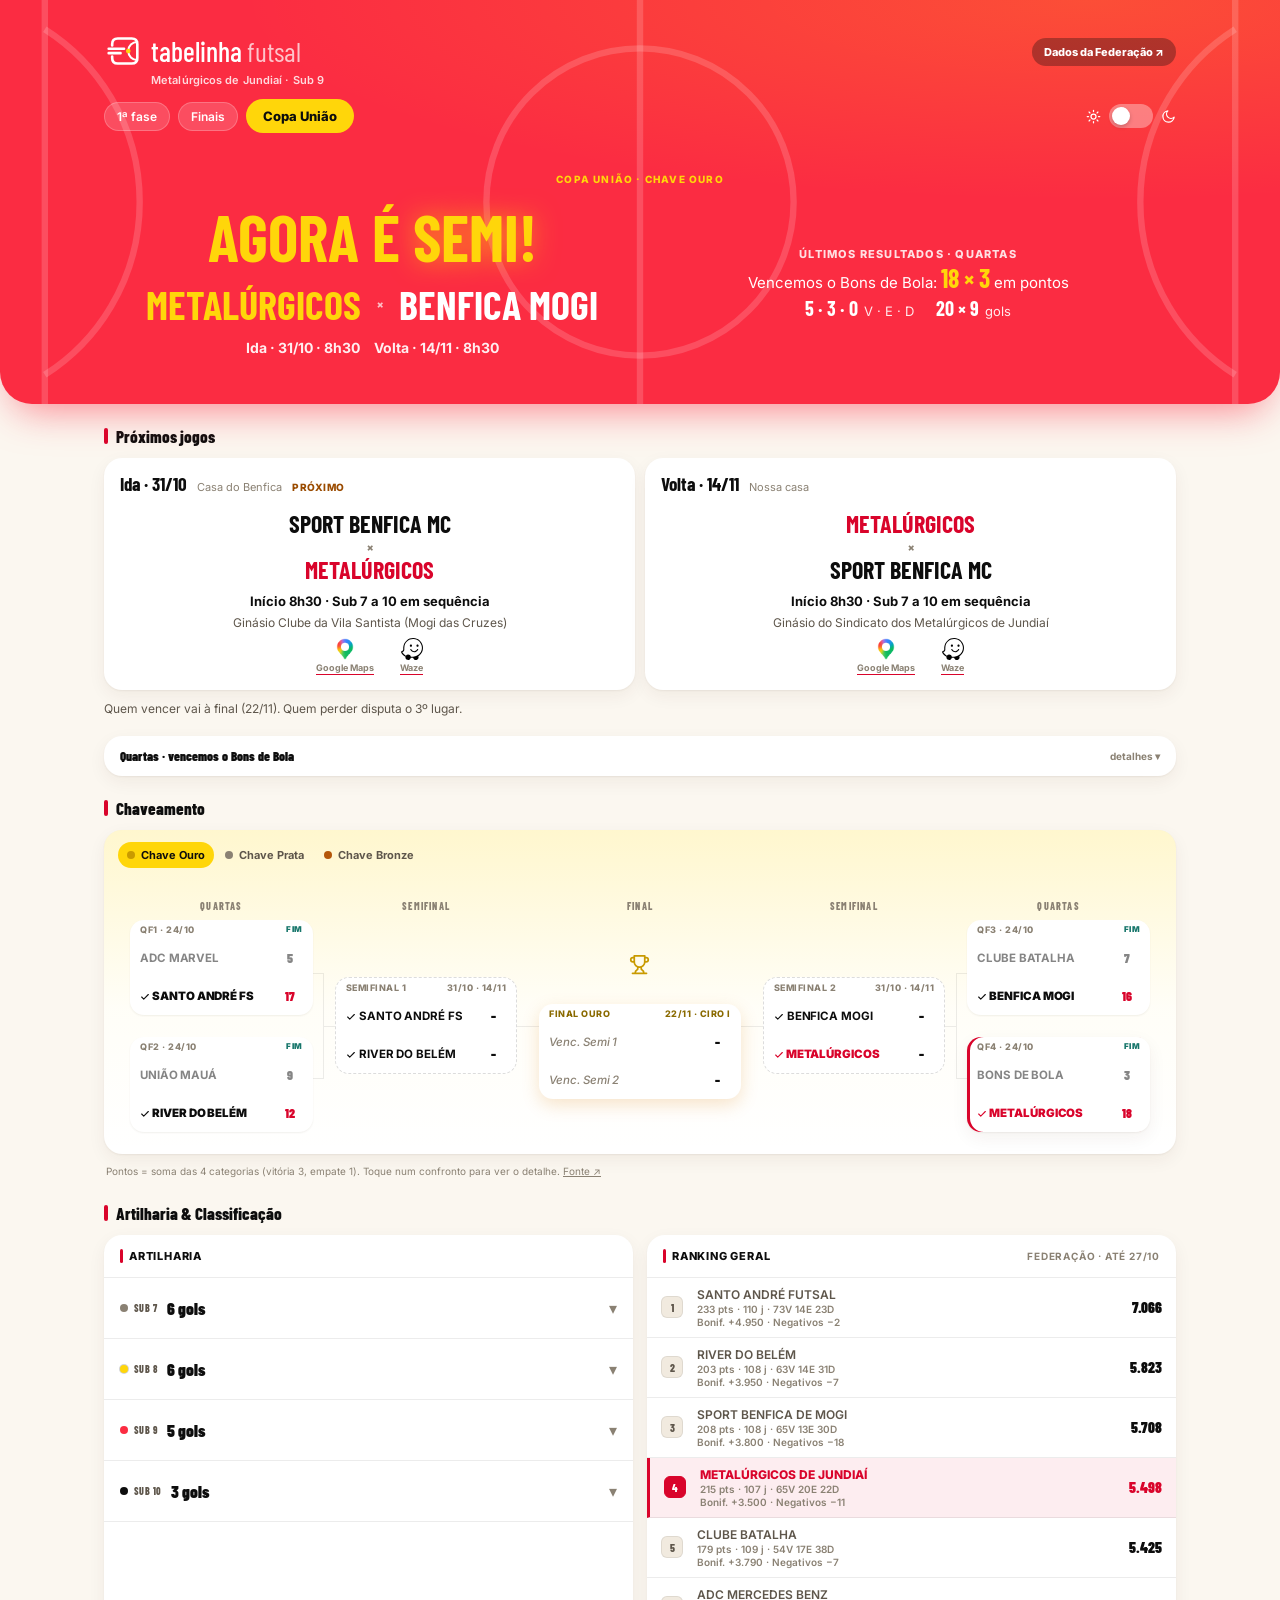
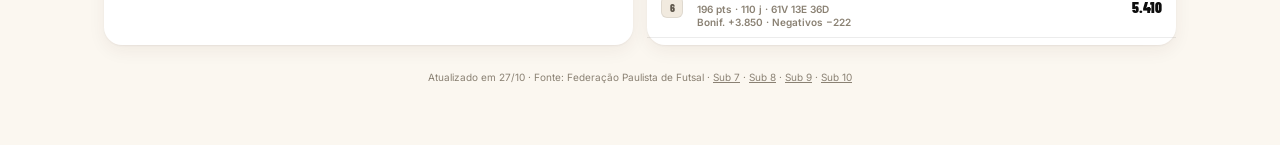
==== commit fca6246b: "Banner de largura total animado, carrosséis, chaveamento por chave, ícones de mapa e números em esca" ====
--- a/index.html
+++ b/index.html
@@ -1135,12 +1135,13 @@
 .tie-card.is-metal { border: 0; background: var(--s1); box-shadow: inset 3px 0 0 var(--red), var(--shadow); }
 .mt.final { border: 0; }
 </style>
-<link rel="stylesheet" href="tabelinha.css?v=9">
+<link rel="stylesheet" href="tabelinha.css?v=21">
 </head>
 <body>
 
 <div class="orbs"><div class="orb orb1"></div><div class="orb orb2"></div><div class="orb orb3"></div></div>
 
+<header class="hero-full"><div class="hero-in">
 <!-- MARCA -->
 <div class="brand-row"><div class="brand-wrap"><a class="brand" href="index.html" aria-label="Tabelinha Futsal">
   <svg width="38" height="38" viewBox="48 48 160 160" aria-hidden="true" focusable="false"><g fill="none" stroke="currentColor" stroke-linecap="round" stroke-linejoin="round"><path d="M82.43,104.48v-5.88c0-15.68,7.84-23.52,23.52-23.52h58.8c15.68,0,23.52,7.84,23.52,23.52v58.8c0,15.68-7.84,23.52-23.52,23.52h-58.8c-15.68,0-23.52-7.84-23.52-23.52v-5.88" stroke-width="11"/><path d="M67.73,118.79h64.68M67.73,137.05h49.98" stroke-width="11"/><path d="M188.27,89.78c-21.11,0-38.22,17.11-38.22,38.22s17.11,38.22,38.22,38.22" stroke-width="8.5"/></g><circle cx="150.05" cy="128" r="9.86" fill="var(--ball)"/></svg>
@@ -1177,6 +1178,7 @@
     </div>
   </div>
 </div>
+</div></header>
 
 <!-- PRÓXIMO CONFRONTO -->
 <div class="section-head">
@@ -1254,6 +1256,7 @@
 
 const VENUE_AWAY = { name: 'Sindicato dos Securitários (Itaquera)', addr: 'R. Ioneji Matsubayashi, 982 - Itaquera, São Paulo - SP' };
 const VENUE_HOME = { name: 'Ginásio do Sindicato dos Metalúrgicos de Jundiaí', addr: 'R. Paulo Colin, 600 - Vila Augusta, Jundiaí - SP' };
+const mapBtn = (href, kind, label) => `<a class="map-btn ${kind}" href="${href}" target="_blank" rel="noopener" aria-label="Abrir no ${label}"><span class="logo"><img src="${kind === 'waze' ? 'ic-waze.svg' : 'ic-google-maps.png'}" alt=""></span><span class="lbl">${label}</span></a>`;
 const mapsUrl = a => 'https://www.google.com/maps/search/?api=1&query=' + encodeURIComponent(a);
 const wazeUrl = a => 'https://waze.com/ul?q=' + encodeURIComponent(a) + '&navigate=yes';
 const sumulaUrl = id => 'http://admfutsal.com.br/sumula_online/sumula_imprimir.php?id_jogo=' + id;
@@ -1353,6 +1356,12 @@
 };
 
 // ───────── HERO ─────────
+function countdown() {
+  const [d, m] = SEMI.ida.date.split('/').map(Number), now = new Date();
+  const days = Math.ceil((new Date(now.getFullYear(), m - 1, d, 23, 59) - now) / 864e5);
+  if (days < 0) return '';
+  return `<span class="cd">${days === 0 ? 'Ida é hoje' : days === 1 ? 'Ida é amanhã' : 'Ida em ' + days + ' dias'}</span>`;
+}
 function renderHero() {
   const all = IDA.concat(VOLTA);
   let p = 0, q = 0, v = 0, e = 0, d = 0, gf = 0, ga = 0;
@@ -1365,7 +1374,7 @@
   document.getElementById('hsGoals').textContent = `${gf} × ${ga}`;
   document.getElementById('heroOpp').textContent = SEMI.oppShort;
   document.getElementById('heroWhen').innerHTML =
-    `<span>Ida · ${SEMI.ida.date} · ${SEMI.ida.time}</span><span>Volta · ${SEMI.volta.date} · ${SEMI.volta.time}</span>`;
+    `<span>Ida · ${SEMI.ida.date} · ${SEMI.ida.time}</span><span>Volta · ${SEMI.volta.date} · ${SEMI.volta.time}</span>` + countdown();
 }
 function semiPanel(tag, pill, leg, venue, home, away, open) {
   const mine = venue === VENUE_HOME;
@@ -1380,18 +1389,15 @@
         <div class="lf-match"><span class="${isUs(home) ? 'our' : ''}">${home.replace(' DE JUNDIAÍ','')}</span><i>×</i><span class="${isUs(away) ? 'our' : ''}">${away.replace(' DE JUNDIAÍ','')}</span></div>
         <div class="lf-when">Início ${leg.time} · Sub 7 a 10 em sequência</div>
         <div class="lf-venue">${venue.name}</div>
-        <div class="lf-links"><a href="${mapsUrl(venue.addr)}" target="_blank" rel="noopener">Mapa</a><a href="${wazeUrl(venue.addr)}" target="_blank" rel="noopener">Waze</a></div>
+        <div class="lf-links">${mapBtn(mapsUrl(venue.addr), 'maps', 'Google Maps')}${mapBtn(wazeUrl(venue.addr), 'waze', 'Waze')}</div>
       </div>
     </details>`;
 }
 function renderNext() {
-  // a ida fica aberta até o dia do jogo passar; depois a volta assume
-  const [d, mo] = SEMI.ida.date.split('/').map(Number);
-  const idaPassed = new Date() > new Date(new Date().getFullYear(), mo - 1, d, 23, 59);
   document.getElementById('nextGame').innerHTML = `
     <div class="next-stack">
-      ${semiPanel('Ida', idaPassed ? '' : 'Próximo', SEMI.ida, SEMI.ida.venue, SEMI.ida.home, 'METALÚRGICOS DE JUNDIAÍ', !idaPassed)}
-      ${semiPanel('Volta', idaPassed ? 'Próximo' : '', SEMI.volta, VENUE_HOME, 'METALÚRGICOS DE JUNDIAÍ', SEMI.opp, idaPassed)}
+      ${semiPanel('Ida', 'Próximo', SEMI.ida, SEMI.ida.venue, SEMI.ida.home, 'METALÚRGICOS DE JUNDIAÍ', true)}
+      ${semiPanel('Volta', '', SEMI.volta, VENUE_HOME, 'METALÚRGICOS DE JUNDIAÍ', SEMI.opp, true)}
     </div>
     <div class="semi-foot">Quem vencer vai à final (22/11). Quem perder disputa o 3º lugar.</div>`;
 }
@@ -1405,10 +1411,7 @@
   return `
     <div class="venue-box">
       <div class="vn">${v.name}</div>
-      <div class="nav-btns">
-        <a class="nav-btn" href="${mapsUrl(v.addr)}" target="_blank" rel="noopener">Mapa</a>
-        <a class="nav-btn waze" href="${wazeUrl(v.addr)}" target="_blank" rel="noopener">Waze</a>
-      </div>
+      <div class="nav-btns">${mapBtn(mapsUrl(v.addr), 'maps', 'Google Maps')}${mapBtn(wazeUrl(v.addr), 'waze', 'Waze')}</div>
     </div>`;
 }
 function gdetBody(g, usLeft) {
@@ -1525,14 +1528,21 @@
   </div></div>`;
 }
 
-function renderChaves() {
-  document.getElementById('chaves').innerHTML = CHAVES.map(ch => {
-    const done = ch.qf.filter(i => tieState(TIES[i]) === 'done').length;
-    const hasUs = ch.qf.some(i => isUs(TIES[i].a) || isUs(TIES[i].b));
-    return `<details class="chave ${ch.cls}" ${ch.open ? 'open' : ''}>
-      <summary><span>${ch.icon} Chave ${ch.key.charAt(0) + ch.key.slice(1).toLowerCase()} ${hasUs ? '· Metalúrgicos' : ''}</span><span class="sm">${done}/4 quartas</span></summary>
-      ${chaveHtml(ch)}</details>`;
-  }).join('');
+let curChave = 'OURO';
+function setChaveCU(k) { curChave = k; renderChaves(true); }
+function renderChaves(anim) {
+  const ch = CHAVES.find(c => c.key === curChave);
+  const dot = { OURO: 'gold', PRATA: 'silver', BRONZE: 'bronze' };
+  document.getElementById('chaves').innerHTML = `
+    <div class="glass-panel th-${curChave.toLowerCase()}">
+      <div class="bracket-controls">
+        <div class="filter-group">
+          ${CHAVES.map(c => `<button class="filter-btn ${dot[c.key]} ${c.key === curChave ? 'active' : ''}" onclick="setChaveCU('${c.key}')">Chave ${c.key.charAt(0) + c.key.slice(1).toLowerCase()}</button>`).join('')}
+        </div>
+      </div>
+      ${chaveHtml(ch)}
+    </div>`;
+  if (anim && window.tfPull) window.tfPull(document.querySelector('#chaves .bk-scroll'), document.querySelector('#chaves .bk'));
 }
 
 function openTie(i) {
@@ -1610,10 +1620,12 @@
     </div>`).join('');
 }
 
+
+
 // ───────── INIT ─────────
 renderHero(); renderNext(); renderLegs(); renderChaves(); renderArtilharia(); renderClassif();
 </script>
-<script src="tabelinha.js?v=3"></script>
+<script src="tabelinha.js?v=16"></script>
 </body>
 </html>
 
--- a/tabelinha.css
+++ b/tabelinha.css
@@ -232,3 +232,236 @@
 .tf-toast a { flex: none; font-weight: 800; color: var(--yel); text-decoration: underline; text-underline-offset: 3px; }
 .tf-toast button { flex: none; background: none; border: 0; color: inherit; font-size: 18px; line-height: 1; opacity: .7; cursor: pointer; }
 .c-sub { display: block; font-size: 10px; color: var(--t3); font-weight: 600; margin-top: 1px; }
+
+
+/* ── Banner de largura total (index): marca, menu e destaque dentro do próprio banner ── */
+.hero-full { width: 100vw; margin-left: calc(50% - 50vw); margin-top: -20px; margin-bottom: 22px; --ball: #FFD60A; color: #fff;
+  background-color: var(--brand);
+  background-image: url("data:image/svg+xml,%3Csvg xmlns='http://www.w3.org/2000/svg' viewBox='0 0 400 300' fill='none' stroke='white' stroke-opacity='.16' stroke-width='2'%3E%3Crect x='14' y='14' width='372' height='272' rx='8'/%3E%3Cpath d='M200 14V286'/%3E%3Ccircle cx='200' cy='150' r='48'/%3E%3Cpath d='M14 96a64 64 0 0 1 0 108M386 96a64 64 0 0 0 0 108'/%3E%3C/svg%3E"), radial-gradient(120% 90% at 85% 0%, rgba(255,214,10,.20), transparent 55%);
+  background-size: cover; background-position: center; border-radius: 0 0 32px 32px; box-shadow: 0 18px 40px -14px rgba(251,44,66,.6); overflow: hidden; }
+@media (max-width: 600px) { .hero-full { margin-top: -12px; } }
+.hero-in { max-width: 1100px; margin: 0 auto; padding: 16px 14px 30px; }
+.hero-full .brand { color: #fff; }
+.hero-full .brand .bw span { color: rgba(255,255,255,.72); }
+.hero-full .brand-sub { color: rgba(255,255,255,.82); }
+.hero-full .fed-btn { background: rgba(13,13,13,.32); color: #fff; -webkit-backdrop-filter: blur(8px); backdrop-filter: blur(8px); }
+.hero-full .nav-pill-btn { background: rgba(255,255,255,.16); color: #fff; border: 1px solid rgba(255,255,255,.22); -webkit-backdrop-filter: blur(10px); backdrop-filter: blur(10px); }
+.hero-full .nav-pill-btn.active { background: #FFD60A; color: #0D0D0D; border-color: transparent; }
+.hero-full .slider { background: rgba(255,255,255,.35); }
+.hero-full .theme-switch-wrapper .ic { color: #fff; }
+.hero-full .hero-banner { background: none !important; box-shadow: none !important; border: 0; border-radius: 0; padding: 14px 0 0; margin: 0; }
+.hero-full .hero-banner::after { display: none; }
+@media (min-width: 900px) { .hero-full .hero-banner { padding-top: 26px; } .hero-in { padding-bottom: 44px; } }
+
+/* ── Carrossel com "espiada" do próximo bloco (celular) ── */
+.dots { display: none; }
+.dots i { width: 7px; height: 7px; border-radius: 50%; background: var(--border2); transition: all .2s; cursor: pointer; }
+.dots i.on { width: 20px; border-radius: 4px; background: var(--t1); }
+@media (max-width: 699px) {
+  .stats-cols { display: flex; overflow-x: auto; scroll-snap-type: x mandatory; gap: 12px; margin: 0 -10px 10px; padding: 0 10px 6px; scroll-padding-left: 10px;
+    scrollbar-width: none; -webkit-overflow-scrolling: touch; align-items: flex-start; }
+  .stats-cols::-webkit-scrollbar { display: none; }
+  .stats-cols > .glass-panel { flex: 0 0 84%; scroll-snap-align: start; min-width: 0; }
+  .dots { display: flex; justify-content: center; align-items: center; gap: 7px; margin: 0 0 22px; }
+}
+.hero-in { padding-top: 32px; } @media (max-width: 600px) { .hero-in { padding-top: 26px; } }
+
+/* ═════ Rodada: banner em todas as páginas, carrosséis de mesma altura, chaveamento menor, caixas da 1ª fase ═════ */
+body:has(.hero-full) { padding-top: 0; --gut: 10px; }
+body:has(.top-bar) { --gut: 18px; }
+.hero-full { margin-top: 0 !important; }
+.hero-full .top-bar { background: none !important; box-shadow: none; border: 0; border-radius: 0; padding: 14px 0 0; margin: 0; -webkit-backdrop-filter: none; backdrop-filter: none; }
+.hero-full .top-bar .tb-stat { background: rgba(255,255,255,.14); border: 0; border-radius: 14px; padding: 8px 14px; }
+.hero-full .hero-banner .hero-stat-box { background: transparent; }
+
+/* carrossel genérico (celular): blocos de mesma altura, o próximo aparece pela metade */
+@media (max-width: 699px) {
+  .stats-cols, .champ-grid, .metal-agenda-grid { display: flex; overflow-x: auto; scroll-snap-type: x mandatory; gap: 12px;
+    margin: 0 calc(-1 * var(--gut, 10px)) 10px; padding: 0 var(--gut, 10px) 6px; scroll-padding-left: var(--gut, 10px);
+    scrollbar-width: none; -webkit-overflow-scrolling: touch; align-items: stretch; }
+  .stats-cols::-webkit-scrollbar, .champ-grid::-webkit-scrollbar, .metal-agenda-grid::-webkit-scrollbar { display: none; }
+  .stats-cols > *, .champ-grid > *, .metal-agenda-grid > * { flex: 0 0 84%; scroll-snap-align: start; min-width: 0; }
+  .dots { display: flex; justify-content: center; align-items: center; gap: 7px; margin: 0 0 22px; }
+}
+.stats-cols > .glass-panel { height: 410px; max-height: none; }
+.stats-cols > .glass-panel .scroll-list { max-height: none !important; height: auto !important; flex: 1; min-height: 0; overflow-y: auto; }
+
+/* 1ª fase: caixas V/E/D em tamanhos diferentes */
+.wdl-row { grid-template-columns: 1.25fr 1fr; grid-auto-rows: auto; gap: 12px; }
+.wdl-card.w { grid-row: span 2; }
+.wdl-card.w .wdl-num { font-size: 88px; }
+.wdl-card.d .wdl-num, .wdl-card.l .wdl-num { font-size: 44px; }
+.wdl-card.a { grid-column: 1 / -1; flex-direction: row; justify-content: space-between; gap: 14px; padding: 14px 22px; min-height: 0; }
+.wdl-card.a .wdl-num { font-size: 40px; margin: 0; }
+.wdl-card.a .wdl-lbl { font-size: 12px; }
+
+/* filtros do chaveamento (também na Copa União) */
+.bracket-controls { display: flex; align-items: center; gap: 10px; flex-wrap: wrap; padding: 12px 14px 0; }
+.filter-group { display: flex; align-items: center; gap: 6px; flex-wrap: wrap; }
+.filter-label { font-size: 10px; font-weight: 800; text-transform: uppercase; letter-spacing: .5px; color: var(--t3); }
+
+/* chaveamento menor nas Finais */
+.bracket-tree { grid-template-columns: 200px 30px 190px 30px 190px; min-width: 680px; }
+.bracket-tree-container { padding: 12px 8px; }
+.b-connector svg { width: 100%; height: 300px; }
+.b-match-card { padding: 6px 8px; }
+.b-team-row { font-size: 11px; padding: 2px 3px; }
+.b-team-row .score-box { font-size: 13px; }
+.b-match-meta { font-size: 8.5px; margin-bottom: 4px; }
+.bracket-col-qf { gap: 10px; }
+.bracket-col-sf { gap: 70px; }
+.bracket-col-title { margin-bottom: 8px; }
+.hero-full .hero-stats-row { display: grid; grid-template-columns: repeat(4, 1fr); gap: 6px; }
+.hero-full .hero-stats-row .hero-stat-box .num { font-size: 24px; }
+.hero-full .hero-stats-row .hero-stat-box .lbl { font-size: 8.5px; }
+.bracket-controls .filter-btn { padding: 6px 9px; font-size: 11px; white-space: nowrap; }
+.bracket-controls .filter-group { gap: 2px; }
+.stats-cols details.art-cat > summary { padding: 20px 16px; }
+
+/* ═════ Rodada 5: ícones de mapa, cores por chave, animações ═════ */
+.lf-links, .nav-btns { display: flex; gap: 12px; justify-content: center; }
+.map-ic { display: inline-grid; place-items: center; width: 42px; height: 42px; border-radius: 50%; background: var(--s2); box-shadow: inset 0 0 0 1px var(--border); transition: transform .15s, box-shadow .15s; }
+.map-ic:hover, .map-ic:active { transform: scale(1.08); box-shadow: 0 4px 12px rgba(0,0,0,.14); }
+.lf-links a.map-ic, .nav-btns a.map-ic { text-decoration: none; padding: 0; }
+.cd { font-size: 11px; font-weight: 800; letter-spacing: .6px; text-transform: uppercase; color: #FFD60A !important; }
+
+/* próximos jogos: os dois abertos, lado a lado (desktop) ou deslizando (celular) */
+@media (min-width: 700px) { .next-stack { grid-template-columns: 1fr 1fr !important; align-items: stretch; } }
+@media (max-width: 699px) {
+  .next-stack { display: flex; overflow-x: auto; scroll-snap-type: x mandatory; gap: 12px; margin: 0 calc(-1 * var(--gut, 10px)) 10px; padding: 0 var(--gut, 10px) 6px;
+    scroll-padding-left: var(--gut, 10px); scrollbar-width: none; align-items: stretch; }
+  .next-stack::-webkit-scrollbar { display: none; }
+  .next-stack > * { flex: 0 0 84%; scroll-snap-align: start; min-width: 0; }
+}
+.leg-fold summary { cursor: default; }
+.leg-fold summary::after { content: none !important; }
+
+/* chaveamento: fundo muda com a chave */
+.glass-panel.th-ouro   { background-image: linear-gradient(180deg, rgba(255,214,10,.20), rgba(255,214,10,.03) 55%, transparent); }
+.glass-panel.th-prata  { background-image: linear-gradient(180deg, rgba(150,162,180,.26), rgba(150,162,180,.05) 55%, transparent); }
+.glass-panel.th-bronze { background-image: linear-gradient(180deg, rgba(205,127,50,.24), rgba(205,127,50,.05) 55%, transparent); }
+.glass-panel.th-ouro, .glass-panel.th-prata, .glass-panel.th-bronze { transition: background-image .4s; }
+@keyframes tfPop { from { opacity: 0; transform: translateX(32px); } to { opacity: 1; transform: none; } }
+.tf-pop { animation: tfPop .5s cubic-bezier(.2,.8,.2,1) both; }
+
+/* banners animados */
+@keyframes tfRise { from { opacity: 0; transform: translateY(18px); filter: blur(6px); } to { opacity: 1; transform: none; filter: none; } }
+@keyframes tfChar { from { opacity: 0; transform: translateY(.55em) rotate(5deg); } to { opacity: 1; transform: none; } }
+@keyframes tfDrift { from { background-position: 0 0, 0 0; } to { background-position: 0 0, 40px 0; } }
+.tf-w { display: inline-block; white-space: nowrap; }
+.tf-c { display: inline-block; }
+@media (prefers-reduced-motion: no-preference) {
+  .hero-full .brand-row, .hero-full .nav-row { animation: tfRise .6s cubic-bezier(.2,.7,.2,1) both; }
+  .hero-full .nav-row { animation-delay: .08s; }
+  .hero-full .hero-banner > *, .hero-full .top-bar > *, .hero-full .half > * { animation: tfRise .75s cubic-bezier(.2,.7,.2,1) both; }
+  .hero-full :is(.hero-banner, .top-bar, .half) > :nth-child(1) { animation-delay: .20s; }
+  .hero-full :is(.hero-banner, .top-bar, .half) > :nth-child(2) { animation-delay: .30s; }
+  .hero-full :is(.hero-banner, .top-bar, .half) > :nth-child(3) { animation-delay: .42s; }
+  .hero-full :is(.hero-banner, .top-bar, .half) > :nth-child(4) { animation-delay: .54s; }
+  .hero-full :is(.hero-banner, .top-bar, .half) > :nth-child(5) { animation-delay: .66s; }
+  .hero-full .half + .half > * { animation-delay: calc(.35s + .1s); }
+  .tf-c { animation: tfChar .6s cubic-bezier(.2,.8,.2,1) both; animation-delay: calc(var(--k) * 26ms + .3s); }
+  .hero-full .half-hero span .tf-c, .hero-full .hero-title span .tf-c { text-shadow: 0 0 22px rgba(255,214,10,.55); }
+  .hero-full .hero-stat-box, .hero-full .tb-stat { transition: transform .2s; }
+  .hero-full .hero-stat-box:hover, .hero-full .tb-stat:hover { transform: translateY(-3px); }
+  .stats-cols > *, .champ-grid > *, .metal-agenda-grid > * { animation: tfRise .6s cubic-bezier(.2,.7,.2,1) both; }
+  .stats-cols > :nth-child(2), .champ-grid > :nth-child(2), .metal-agenda-grid > :nth-child(2) { animation-delay: .08s; }
+  .stats-cols > :nth-child(3), .champ-grid > :nth-child(3), .metal-agenda-grid > :nth-child(3) { animation-delay: .16s; }
+  .stats-cols > :nth-child(4), .champ-grid > :nth-child(4), .metal-agenda-grid > :nth-child(4) { animation-delay: .24s; }
+}
+.half-main .half-when { flex-wrap: wrap !important; }
+.half-main .half-when .cd { flex-basis: 100%; text-align: center; margin-top: 2px; }
+.lf-match { flex-direction: column; gap: 0; }
+.lf-match i { line-height: 1.2; }
+
+/* ═════ Rodada 6: botões de mapa quadrados, palavras, confetes, animação mais lenta ═════ */
+.lf-links, .nav-btns { display: flex; gap: 10px; justify-content: center; }
+.map-btn { display: inline-flex; flex-direction: column; align-items: center; gap: 6px; width: 84px; padding: 10px 6px 8px; border-radius: 14px; background: var(--s2);
+  box-shadow: inset 0 0 0 1px var(--border); text-decoration: none; transition: transform .15s, box-shadow .15s; }
+.map-btn:hover, .map-btn:active { transform: translateY(-2px); box-shadow: inset 0 0 0 1px var(--border2), 0 6px 14px rgba(0,0,0,.12); }
+.map-btn .logo { width: 38px; height: 38px; border-radius: 10px; display: grid; place-items: center; background: #fff; overflow: hidden; }
+.map-btn .logo img { width: 100%; height: 100%; object-fit: contain; display: block; }
+.map-btn.waze .logo { background: #33CCFF; }
+.map-btn.waze .logo img { width: 86%; height: 86%; }
+.map-btn .lbl { font-size: 10px; font-weight: 700; color: var(--t2); line-height: 1; white-space: nowrap; }
+
+/* título por palavra; "Agora é semi" pula na tela */
+.tf-c { animation: none; }
+@keyframes tfWord { from { opacity: 0; transform: translateY(.5em); filter: blur(5px); } to { opacity: 1; transform: none; filter: none; } }
+@keyframes tfJump { 0% { opacity: 0; transform: translateY(-70px) scale(.5) rotate(-6deg); } 55% { opacity: 1; transform: translateY(10px) scale(1.12) rotate(2deg); } 75% { transform: translateY(-6px) scale(.97); } 100% { opacity: 1; transform: none; } }
+@keyframes tfConf { 0% { opacity: 1; transform: translate(0,0) rotate(0); } 70% { opacity: 1; } 100% { opacity: 0; transform: translate(var(--dx), calc(var(--dy) + 120px)) rotate(var(--rot)); } }
+.tf-confetti { position: absolute; inset: 0; pointer-events: none; overflow: hidden; z-index: 3; }
+.tf-confetti i { position: absolute; border-radius: 2px; opacity: 0; animation: tfConf 1.8s cubic-bezier(.15,.7,.3,1) both; }
+@media (prefers-reduced-motion: no-preference) {
+  .tf-w { display: inline-block; animation: tfWord .8s cubic-bezier(.2,.8,.2,1) both; animation-delay: calc(var(--k) * 150ms + .3s); }
+  .half-hero .tf-w { animation: tfJump 1s cubic-bezier(.2,.9,.3,1.2) both; animation-delay: calc(var(--k) * 170ms + .35s); }
+  .half-hero span .tf-w { text-shadow: 0 0 26px rgba(255,214,10,.6); }
+  /* linhas do banner: mais lentas e suaves */
+  .hero-full .hero-banner > *, .hero-full .top-bar > *, .hero-full .half > * { animation-duration: 1.05s; animation-timing-function: cubic-bezier(.22,.7,.2,1); }
+  .hero-full :is(.hero-banner, .top-bar) > :nth-child(1) { animation-delay: .3s; }
+  .hero-full :is(.hero-banner, .top-bar) > :nth-child(2) { animation-delay: .7s; }
+  .hero-full :is(.hero-banner, .top-bar) > :nth-child(3) { animation-delay: 1.1s; }
+  .hero-full :is(.hero-banner, .top-bar) > :nth-child(4) { animation-delay: 1.5s; }
+  .hero-full :is(.hero-banner, .top-bar) > :nth-child(5) { animation-delay: 1.9s; }
+  /* Copa União: título primeiro, depois cada linha */
+  .hero-full .half-hero { animation: none; }
+  .hero-full .half-main > :nth-child(2) { animation-delay: 1.7s; }
+  .hero-full .half-main > :nth-child(3) { animation-delay: 2.2s; }
+  .hero-full .half + .half > :nth-child(1) { animation-delay: 2.7s; }
+  .hero-full .half + .half > :nth-child(2) { animation-delay: 3.1s; }
+  .hero-full .half + .half > :nth-child(3) { animation-delay: 3.5s; }
+  .hero-full .brand-row, .hero-full .nav-row { animation-duration: .9s; }
+}
+
+/* ═════ Rodada 7 ═════ */
+/* mapas: só o ícone pequeno e o nome, sem caixa nem fundo */
+.lf-links, .nav-btns { gap: 14px; }
+.map-btn { width: auto; padding: 2px 6px; background: none !important; box-shadow: none !important; border-radius: 0; gap: 3px; }
+.map-btn:hover, .map-btn:active { transform: translateY(-2px); box-shadow: none !important; }
+.map-btn .logo, .map-btn.waze .logo { width: 22px; height: 22px; background: none !important; border-radius: 0; }
+.map-btn .logo img, .map-btn.waze .logo img { width: 100%; height: 100%; }
+.map-btn .lbl { font-size: 9px; font-weight: 700; color: var(--t3); }
+
+/* Copa União: o título começa no centro do banner e sobe, puxando as outras linhas */
+@keyframes tfLift { from { transform: translateY(var(--cy, 0px)) scale(1.18); } to { transform: none; } }
+@media (prefers-reduced-motion: no-preference) {
+  .hero-full .half-hero { animation: tfLift 1.1s cubic-bezier(.65,0,.25,1) 2.3s both; }
+  .hero-full .half-main > :nth-child(2) { animation-delay: 2.75s; }
+  .hero-full .half-main > :nth-child(3) { animation-delay: 3.2s; }
+  .hero-full .half + .half > :nth-child(1) { animation-delay: 3.65s; }
+  .hero-full .half + .half > :nth-child(2) { animation-delay: 4.05s; }
+  .hero-full .half + .half > :nth-child(3) { animation-delay: 4.45s; }
+}
+
+/* ═════ Rodada 8: título no centro, confete, e as linhas sobem em cascata curta, puxadas pelo título ═════ */
+@keyframes tfLift { from { transform: translateY(var(--cy, 0px)) scale(1.3); } to { transform: none; } }
+@keyframes tfPulled { from { opacity: 0; transform: translateY(70px); } to { opacity: 1; transform: none; } }
+@media (prefers-reduced-motion: no-preference) {
+  .hero-full .half-hero { animation: tfLift 1s cubic-bezier(.65,0,.25,1) 2.3s both; }
+  .hero-full .half-main > :nth-child(n+2), .hero-full .half + .half > * {
+    animation: tfPulled .9s cubic-bezier(.65,0,.25,1) both;
+  }
+  .hero-full .half-main > :nth-child(2) { animation-delay: 2.34s; }
+  .hero-full .half-main > :nth-child(3) { animation-delay: 2.40s; }
+  .hero-full .half + .half > :nth-child(1) { animation-delay: 2.46s; }
+  .hero-full .half + .half > :nth-child(2) { animation-delay: 2.52s; }
+  .hero-full .half + .half > :nth-child(3) { animation-delay: 2.58s; }
+}
+.half + .half { padding-top: 12px; }
+.half-past { gap: 1px; }
+
+/* ═════ Rodada 9: título no meio do banner (também no desktop), linha fina entra com os textos ═════ */
+.hero-full { position: relative; }
+@keyframes tfLift { from { transform: translate(var(--cx, 0px), var(--cy, 0px)) scale(1.3); } to { transform: none; } }
+@keyframes tfLine { from { opacity: 0; transform: scaleX(0); } to { opacity: 1; transform: none; } }
+.half + .half { box-shadow: none !important; }
+.half + .half::before { content: ''; display: block; align-self: stretch; height: 1px; background: rgba(255,255,255,.3); margin-bottom: 10px; transform-origin: center; }
+@media (min-width: 620px) { .half + .half::before { display: none; } }
+@media (prefers-reduced-motion: no-preference) {
+  .half + .half::before { animation: tfLine .9s cubic-bezier(.65,0,.25,1) 2.46s both; }
+}
+
+/* Rodada 10: o título só sobe depois do pulo e dos confetes (vence a regra genérica de atraso das linhas) */
+@media (prefers-reduced-motion: no-preference) {
+  .hero-full .half-main > .half-hero:nth-child(1) { animation: tfLift 1s cubic-bezier(.65,0,.25,1) 2.3s both; }
+}
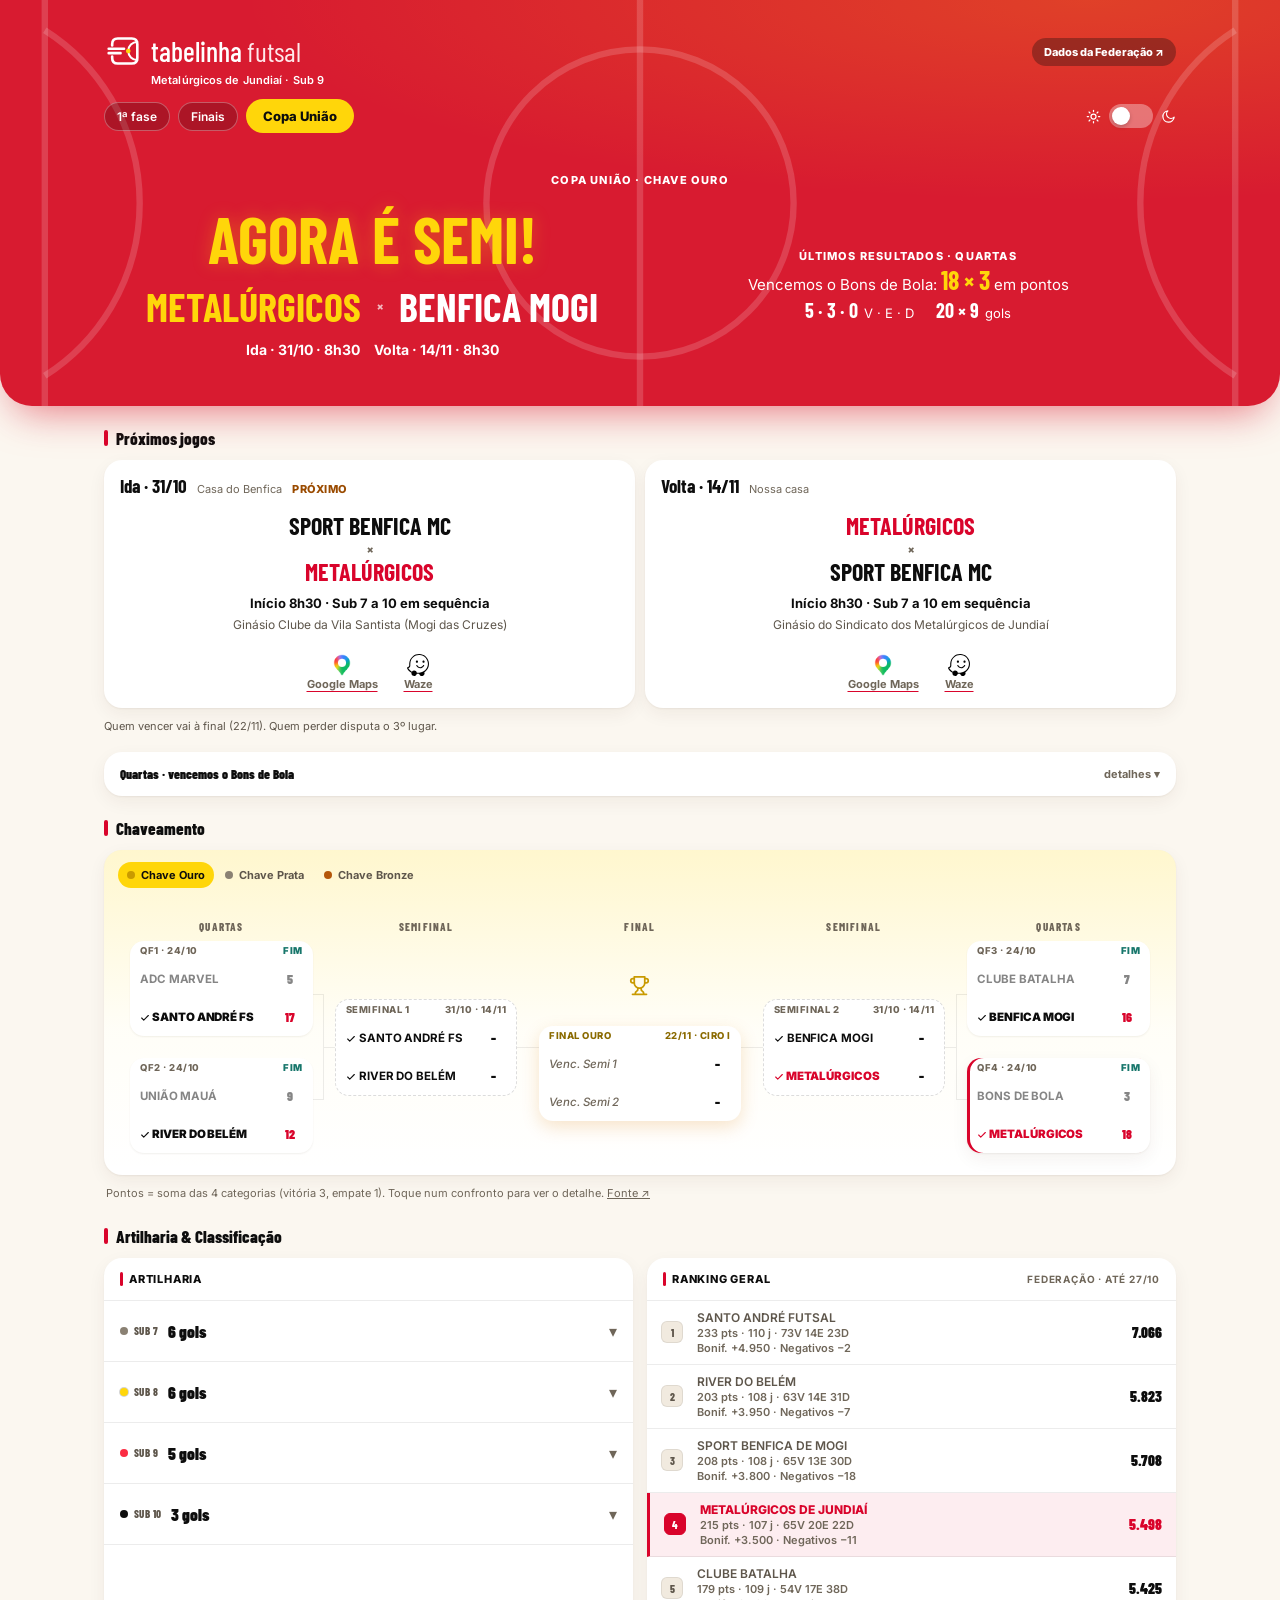
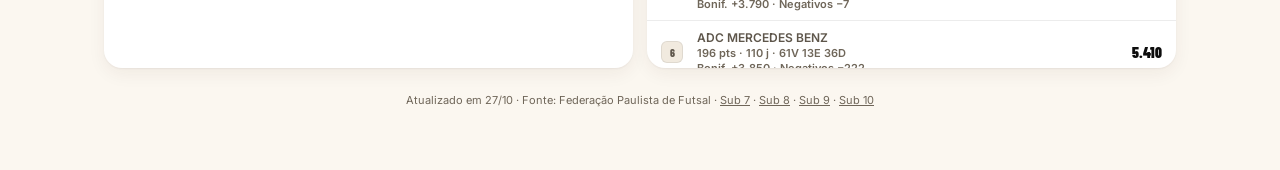
==== commit f65992fb: "Acessibilidade (contraste, teclado, main, h1, zoom), textos sem quebra no chaveamento e glow mais le" ====
--- a/index.html
+++ b/index.html
@@ -2,8 +2,9 @@
 <html lang="pt-BR">
 <head>
 <meta charset="UTF-8">
-<meta name="viewport" content="width=device-width, initial-scale=1.0">
+<meta name="viewport" content="width=device-width, initial-scale=1">
 <title>Tabelinha Futsal · Copa União 2026 — Metalúrgicos Jundiaí (Iniciação A2)</title>
+<meta name="description" content="Copa União 2026 · Metalúrgicos de Jundiaí (Sub 9): semifinal, chaveamento, artilharia e ranking.">
 <meta name="theme-color" content="#FFD60A">
 <link rel="manifest" href="manifest.webmanifest">
 <link rel="icon" type="image/svg+xml" href="tabelinha-favicon.svg">
@@ -1135,7 +1136,7 @@
 .tie-card.is-metal { border: 0; background: var(--s1); box-shadow: inset 3px 0 0 var(--red), var(--shadow); }
 .mt.final { border: 0; }
 </style>
-<link rel="stylesheet" href="tabelinha.css?v=21">
+<link rel="stylesheet" href="tabelinha.css?v=25">
 </head>
 <body>
 
@@ -1157,7 +1158,7 @@
   </div>
   <div class="theme-switch-wrapper">
     <span style="font-size:14px;">☀️</span>
-    <label class="theme-switch"><input type="checkbox" id="themeCheckbox" onchange="toggleTheme()"><span class="slider round"></span></label>
+    <label class="theme-switch"><input type="checkbox" id="themeCheckbox" aria-label="Alternar modo escuro" onchange="toggleTheme()"><span class="slider round"></span></label>
     <span style="font-size:14px;">🌙</span>
   </div>
 </div>
@@ -1179,6 +1180,7 @@
   </div>
 </div>
 </div></header>
+<main id="conteudo">
 
 <!-- PRÓXIMO CONFRONTO -->
 <div class="section-head">
@@ -1226,13 +1228,14 @@
   </div>
 </div>
 
-<div class="footer">
+</main>
+<footer class="footer">
   Atualizado em 27/10 · Fonte: Federação Paulista de Futsal ·
   <a href="https://eventos.admfutsal.com.br/evento/900" target="_blank" rel="noopener">Sub 7</a> ·
   <a href="https://eventos.admfutsal.com.br/evento/901" target="_blank" rel="noopener">Sub 8</a> ·
   <a href="https://eventos.admfutsal.com.br/evento/902" target="_blank" rel="noopener">Sub 9</a> ·
   <a href="https://eventos.admfutsal.com.br/evento/903" target="_blank" rel="noopener">Sub 10</a>
-</div>
+</footer>
 
 <script>
 // ───────── TEMA ─────────
@@ -1625,7 +1628,7 @@
 // ───────── INIT ─────────
 renderHero(); renderNext(); renderLegs(); renderChaves(); renderArtilharia(); renderClassif();
 </script>
-<script src="tabelinha.js?v=16"></script>
+<script src="tabelinha.js?v=25"></script>
 </body>
 </html>
 
--- a/tabelinha.css
+++ b/tabelinha.css
@@ -1,467 +1,514 @@
-/* Tabelinha Futsal · camada comum às três páginas (1ª fase, Finais, Copa União).
-   Carregada depois do CSS de cada página: cores, ícones, filtros e chaveamento seguem o mesmo padrão. */
-
-:root { --c7: #8A8173; --c8: #FFD60A; --c9: #FB2C42; --c10: #0D0D0D; --bronze: #B4570A; --gold-ink: #C99A00; }
-html.dark-mode { --c7: #BDB3A4; --c10: #FBF7F0; --bronze: #FFA24A; }
-
-/* ── Ícones de linha (substituem os emojis; ver tabelinha.js) ── */
-.ic { display: inline-block; width: 1.05em; height: 1.05em; vertical-align: -.17em; background: currentColor; flex: none;
-  -webkit-mask: var(--i) center / contain no-repeat; mask: var(--i) center / contain no-repeat; }
-.ic-pin    { --i: url("data:image/svg+xml,%3Csvg xmlns='http://www.w3.org/2000/svg' viewBox='0 0 24 24' fill='none' stroke='black' stroke-width='2' stroke-linecap='round' stroke-linejoin='round'%3E%3Cpath d='M20 10c0 6-8 12-8 12s-8-6-8-12a8 8 0 0 1 16 0Z'/%3E%3Ccircle cx='12' cy='10' r='3'/%3E%3C/svg%3E"); }
-.ic-cal    { --i: url("data:image/svg+xml,%3Csvg xmlns='http://www.w3.org/2000/svg' viewBox='0 0 24 24' fill='none' stroke='black' stroke-width='2' stroke-linecap='round' stroke-linejoin='round'%3E%3Crect x='3' y='4' width='18' height='18' rx='2'/%3E%3Cpath d='M16 2v4M8 2v4M3 10h18'/%3E%3C/svg%3E"); }
-.ic-clock  { --i: url("data:image/svg+xml,%3Csvg xmlns='http://www.w3.org/2000/svg' viewBox='0 0 24 24' fill='none' stroke='black' stroke-width='2' stroke-linecap='round' stroke-linejoin='round'%3E%3Ccircle cx='12' cy='12' r='10'/%3E%3Cpath d='M12 6v6l4 2'/%3E%3C/svg%3E"); }
-.ic-trophy { --i: url("data:image/svg+xml,%3Csvg xmlns='http://www.w3.org/2000/svg' viewBox='0 0 24 24' fill='none' stroke='black' stroke-width='2' stroke-linecap='round' stroke-linejoin='round'%3E%3Cpath d='M6 9H4.5a2.5 2.5 0 0 1 0-5H6M18 9h1.5a2.5 2.5 0 0 0 0-5H18M4 22h16M10 14.7V17c0 .6-.5 1-1 1.2-1.2.6-2 2-2 3.8M14 14.7V17c0 .6.5 1 1 1.2 1.2.6 2 2 2 3.8M18 2H6v7a6 6 0 0 0 12 0V2Z'/%3E%3C/svg%3E"); }
-.ic-medal  { --i: url("data:image/svg+xml,%3Csvg xmlns='http://www.w3.org/2000/svg' viewBox='0 0 24 24' fill='none' stroke='black' stroke-width='2' stroke-linecap='round' stroke-linejoin='round'%3E%3Ccircle cx='12' cy='15' r='6'/%3E%3Cpath d='m8.2 3 2.6 6M15.8 3l-2.6 6'/%3E%3C/svg%3E"); }
-.ic-m1 { color: var(--gold-ink); } .ic-m2 { color: var(--c7); } .ic-m3 { color: var(--bronze); }
-.ic-ball   { --i: url("data:image/svg+xml,%3Csvg xmlns='http://www.w3.org/2000/svg' viewBox='0 0 24 24' fill='none' stroke='black' stroke-width='2' stroke-linecap='round' stroke-linejoin='round'%3E%3Ccircle cx='12' cy='12' r='9'/%3E%3Cpath d='m12 8 3.8 2.8-1.5 4.4H9.7l-1.5-4.4Z'/%3E%3C/svg%3E"); }
-.ic-home   { --i: url("data:image/svg+xml,%3Csvg xmlns='http://www.w3.org/2000/svg' viewBox='0 0 24 24' fill='none' stroke='black' stroke-width='2' stroke-linecap='round' stroke-linejoin='round'%3E%3Cpath d='m3 11 9-8 9 8M5 10v10h14V10'/%3E%3C/svg%3E"); }
-.ic-bus    { --i: url("data:image/svg+xml,%3Csvg xmlns='http://www.w3.org/2000/svg' viewBox='0 0 24 24' fill='none' stroke='black' stroke-width='2' stroke-linecap='round' stroke-linejoin='round'%3E%3Cpath d='M4 17V6a2 2 0 0 1 2-2h12a2 2 0 0 1 2 2v11M4 17h16M4 17v3h3v-3M17 17v3h3v-3M4 11h16'/%3E%3C/svg%3E"); }
-.ic-map    { --i: url("data:image/svg+xml,%3Csvg xmlns='http://www.w3.org/2000/svg' viewBox='0 0 24 24' fill='none' stroke='black' stroke-width='2' stroke-linecap='round' stroke-linejoin='round'%3E%3Cpath d='m3 6 6-3 6 3 6-3v15l-6 3-6-3-6 3ZM9 3v15M15 6v15'/%3E%3C/svg%3E"); }
-.ic-link   { --i: url("data:image/svg+xml,%3Csvg xmlns='http://www.w3.org/2000/svg' viewBox='0 0 24 24' fill='none' stroke='black' stroke-width='2' stroke-linecap='round' stroke-linejoin='round'%3E%3Cpath d='M10 14a4 4 0 0 0 5.7 0l3-3a4 4 0 0 0-5.7-5.7l-1 1M14 10a4 4 0 0 0-5.7 0l-3 3a4 4 0 0 0 5.7 5.7l1-1'/%3E%3C/svg%3E"); }
-.ic-star   { --i: url("data:image/svg+xml,%3Csvg xmlns='http://www.w3.org/2000/svg' viewBox='0 0 24 24' fill='none' stroke='black' stroke-width='2' stroke-linecap='round' stroke-linejoin='round'%3E%3Cpath d='m12 3 2.7 5.6 6.1.9-4.4 4.3 1 6.1L12 17l-5.4 2.9 1-6.1L3.2 9.5l6.1-.9Z'/%3E%3C/svg%3E"); }
-.ic-chart  { --i: url("data:image/svg+xml,%3Csvg xmlns='http://www.w3.org/2000/svg' viewBox='0 0 24 24' fill='none' stroke='black' stroke-width='2' stroke-linecap='round' stroke-linejoin='round'%3E%3Cpath d='M4 20V10M10 20V4M16 20v-8M22 20H2'/%3E%3C/svg%3E"); }
-.ic-list   { --i: url("data:image/svg+xml,%3Csvg xmlns='http://www.w3.org/2000/svg' viewBox='0 0 24 24' fill='none' stroke='black' stroke-width='2' stroke-linecap='round' stroke-linejoin='round'%3E%3Cpath d='M8 6h13M8 12h13M8 18h13M3 6h.01M3 12h.01M3 18h.01'/%3E%3C/svg%3E"); }
-.ic-pencil { --i: url("data:image/svg+xml,%3Csvg xmlns='http://www.w3.org/2000/svg' viewBox='0 0 24 24' fill='none' stroke='black' stroke-width='2' stroke-linecap='round' stroke-linejoin='round'%3E%3Cpath d='m4 20 1-4L16 5l3 3L8 19ZM14 7l3 3'/%3E%3C/svg%3E"); }
-.ic-check  { --i: url("data:image/svg+xml,%3Csvg xmlns='http://www.w3.org/2000/svg' viewBox='0 0 24 24' fill='none' stroke='black' stroke-width='2.6' stroke-linecap='round' stroke-linejoin='round'%3E%3Cpath d='m4 12 5 5L20 6'/%3E%3C/svg%3E"); width: .9em; height: .9em; }
-.ic-sun    { --i: url("data:image/svg+xml,%3Csvg xmlns='http://www.w3.org/2000/svg' viewBox='0 0 24 24' fill='none' stroke='black' stroke-width='2' stroke-linecap='round' stroke-linejoin='round'%3E%3Ccircle cx='12' cy='12' r='4'/%3E%3Cpath d='M12 2v2M12 20v2M4.9 4.9l1.4 1.4M17.7 17.7l1.4 1.4M2 12h2M20 12h2M4.9 19.1l1.4-1.4M17.7 6.3l1.4-1.4'/%3E%3C/svg%3E"); }
-.ic-moon   { --i: url("data:image/svg+xml,%3Csvg xmlns='http://www.w3.org/2000/svg' viewBox='0 0 24 24' fill='none' stroke='black' stroke-width='2' stroke-linecap='round' stroke-linejoin='round'%3E%3Cpath d='M21 13A9 9 0 1 1 11 3a7 7 0 0 0 10 10Z'/%3E%3C/svg%3E"); }
-.ic-dot    { -webkit-mask: none; mask: none; width: .55em; height: .55em; border-radius: 50%; background: var(--red); vertical-align: .05em; }
-.theme-switch-wrapper .ic { width: 15px; height: 15px; color: var(--t2); }
-.trophy-badge { color: var(--gold-ink); animation: none; }
-.trophy-badge .ic { width: 30px; height: 30px; }
-
-/* ── Categorias: ponto de cor + texto, igual em todas as páginas ── */
-.cat-tag, .mc-cat-badge { display: inline-flex; align-items: center; gap: 6px; color: var(--t2) !important; font-weight: 800; }
-.cat-tag::before, .mc-cat-badge::before { content: ''; width: 8px; height: 8px; border-radius: 50%; background: var(--c7); flex: none; }
-.cat-tag.c8::before, .mc-cat-badge.sub8::before { background: var(--c8); box-shadow: 0 0 0 1px rgba(13,13,13,.18); }
-.cat-tag.c9::before, .mc-cat-badge.sub9::before { background: var(--c9); }
-.cat-tag.c10::before, .mc-cat-badge.sub10::before { background: var(--c10); }
-.mc-chave-pill.ouro, .sched-badge.ouro { color: var(--gold) !important; }
-.mc-chave-pill.prata, .sched-badge.prata { color: var(--silver) !important; }
-.sched-badge.bronze { color: var(--bronze) !important; }
-
-/* ── Cartões de jogo e de chaveamento: mesmo desenho ── */
-.tie-card, .mt, .b-match-card { background: var(--s1); border: 0 !important; border-radius: 14px; box-shadow: var(--shadow); }
-.tie-card.is-metal, .mt.is-metal, .b-match-card.is-metal { background: var(--s1); box-shadow: inset 3px 0 0 var(--red), var(--shadow); }
-.b-match-meta { border-bottom: 0; }
-.b-match-meta .gym { color: var(--t2); font-weight: 700; }
-.b-team-row { font-size: 12px; font-weight: 700; }
-.b-team-row.our { color: var(--red); font-weight: 900; }
-.b-team-row .score-box { background: transparent; border: 0; width: auto; min-width: 22px; height: auto; font-size: 15px; font-weight: 700; }
-.bracket-controls { background: transparent; border: 0; padding: 0; }
-.bracket-venue-callout { background: transparent; border: 0; border-radius: 0; box-shadow: inset 3px 0 0 var(--red); padding: 4px 0 4px 16px; margin: 16px 14px; }
-
-/* ── Filtros (categoria / chave / fase): pílula, ativa em amarelo, igual ao menu do topo ── */
-.ptab, .filter-btn { padding: 6px 12px; min-height: 0; border: 0; border-radius: 999px; font-size: 11px; font-weight: 700;
-  color: var(--t2); background: transparent; box-shadow: none; text-transform: none; letter-spacing: 0; }
-.ptab:hover, .filter-btn:hover { background: var(--s2); color: var(--t1); }
-.ptab.active, .filter-btn.active, .filter-btn.gold.active, .filter-btn.silver.active, .filter-btn.bronze.active {
-  background: var(--yel); color: #0D0D0D; border: 0; box-shadow: none; border-radius: 999px; }
-.filter-btn.gold::before, .filter-btn.silver::before, .filter-btn.bronze::before { content: ''; display: inline-block; width: 8px; height: 8px; border-radius: 50%; margin-right: 6px; }
-.filter-btn.gold::before { background: var(--gold-ink); } .filter-btn.silver::before { background: var(--c7); } .filter-btn.bronze::before { background: var(--bronze); }
-
-/* ── Painéis de números da 1ª fase: sem tintas, só o número colorido ── */
-.wdl-card, .wdl-card.w, .wdl-card.d, .wdl-card.l, .wdl-card.a { background: var(--s1); border: 0; }
-.wdl-card.a .wdl-num { color: var(--t1); }
-
-.filter-btn .ic { display: none; }
+/* Tabelinha Futsal · camada comum às três páginas (1ª fase, Finais, Copa União).
+   Carregada depois do CSS de cada página: cores, ícones, filtros e chaveamento seguem o mesmo padrão. */
+
+:root { --c7: #8A8173; --c8: #FFD60A; --c9: #FB2C42; --c10: #0D0D0D; --bronze: #B4570A; --gold-ink: #C99A00; }
+html.dark-mode { --c7: #BDB3A4; --c10: #FBF7F0; --bronze: #FFA24A; }
+
+/* ── Ícones de linha (substituem os emojis; ver tabelinha.js) ── */
+.ic { display: inline-block; width: 1.05em; height: 1.05em; vertical-align: -.17em; background: currentColor; flex: none;
+  -webkit-mask: var(--i) center / contain no-repeat; mask: var(--i) center / contain no-repeat; }
+.ic-pin    { --i: url("data:image/svg+xml,%3Csvg xmlns='http://www.w3.org/2000/svg' viewBox='0 0 24 24' fill='none' stroke='black' stroke-width='2' stroke-linecap='round' stroke-linejoin='round'%3E%3Cpath d='M20 10c0 6-8 12-8 12s-8-6-8-12a8 8 0 0 1 16 0Z'/%3E%3Ccircle cx='12' cy='10' r='3'/%3E%3C/svg%3E"); }
+.ic-cal    { --i: url("data:image/svg+xml,%3Csvg xmlns='http://www.w3.org/2000/svg' viewBox='0 0 24 24' fill='none' stroke='black' stroke-width='2' stroke-linecap='round' stroke-linejoin='round'%3E%3Crect x='3' y='4' width='18' height='18' rx='2'/%3E%3Cpath d='M16 2v4M8 2v4M3 10h18'/%3E%3C/svg%3E"); }
+.ic-clock  { --i: url("data:image/svg+xml,%3Csvg xmlns='http://www.w3.org/2000/svg' viewBox='0 0 24 24' fill='none' stroke='black' stroke-width='2' stroke-linecap='round' stroke-linejoin='round'%3E%3Ccircle cx='12' cy='12' r='10'/%3E%3Cpath d='M12 6v6l4 2'/%3E%3C/svg%3E"); }
+.ic-trophy { --i: url("data:image/svg+xml,%3Csvg xmlns='http://www.w3.org/2000/svg' viewBox='0 0 24 24' fill='none' stroke='black' stroke-width='2' stroke-linecap='round' stroke-linejoin='round'%3E%3Cpath d='M6 9H4.5a2.5 2.5 0 0 1 0-5H6M18 9h1.5a2.5 2.5 0 0 0 0-5H18M4 22h16M10 14.7V17c0 .6-.5 1-1 1.2-1.2.6-2 2-2 3.8M14 14.7V17c0 .6.5 1 1 1.2 1.2.6 2 2 2 3.8M18 2H6v7a6 6 0 0 0 12 0V2Z'/%3E%3C/svg%3E"); }
+.ic-medal  { --i: url("data:image/svg+xml,%3Csvg xmlns='http://www.w3.org/2000/svg' viewBox='0 0 24 24' fill='none' stroke='black' stroke-width='2' stroke-linecap='round' stroke-linejoin='round'%3E%3Ccircle cx='12' cy='15' r='6'/%3E%3Cpath d='m8.2 3 2.6 6M15.8 3l-2.6 6'/%3E%3C/svg%3E"); }
+.ic-m1 { color: var(--gold-ink); } .ic-m2 { color: var(--c7); } .ic-m3 { color: var(--bronze); }
+.ic-ball   { --i: url("data:image/svg+xml,%3Csvg xmlns='http://www.w3.org/2000/svg' viewBox='0 0 24 24' fill='none' stroke='black' stroke-width='2' stroke-linecap='round' stroke-linejoin='round'%3E%3Ccircle cx='12' cy='12' r='9'/%3E%3Cpath d='m12 8 3.8 2.8-1.5 4.4H9.7l-1.5-4.4Z'/%3E%3C/svg%3E"); }
+.ic-home   { --i: url("data:image/svg+xml,%3Csvg xmlns='http://www.w3.org/2000/svg' viewBox='0 0 24 24' fill='none' stroke='black' stroke-width='2' stroke-linecap='round' stroke-linejoin='round'%3E%3Cpath d='m3 11 9-8 9 8M5 10v10h14V10'/%3E%3C/svg%3E"); }
+.ic-bus    { --i: url("data:image/svg+xml,%3Csvg xmlns='http://www.w3.org/2000/svg' viewBox='0 0 24 24' fill='none' stroke='black' stroke-width='2' stroke-linecap='round' stroke-linejoin='round'%3E%3Cpath d='M4 17V6a2 2 0 0 1 2-2h12a2 2 0 0 1 2 2v11M4 17h16M4 17v3h3v-3M17 17v3h3v-3M4 11h16'/%3E%3C/svg%3E"); }
+.ic-map    { --i: url("data:image/svg+xml,%3Csvg xmlns='http://www.w3.org/2000/svg' viewBox='0 0 24 24' fill='none' stroke='black' stroke-width='2' stroke-linecap='round' stroke-linejoin='round'%3E%3Cpath d='m3 6 6-3 6 3 6-3v15l-6 3-6-3-6 3ZM9 3v15M15 6v15'/%3E%3C/svg%3E"); }
+.ic-link   { --i: url("data:image/svg+xml,%3Csvg xmlns='http://www.w3.org/2000/svg' viewBox='0 0 24 24' fill='none' stroke='black' stroke-width='2' stroke-linecap='round' stroke-linejoin='round'%3E%3Cpath d='M10 14a4 4 0 0 0 5.7 0l3-3a4 4 0 0 0-5.7-5.7l-1 1M14 10a4 4 0 0 0-5.7 0l-3 3a4 4 0 0 0 5.7 5.7l1-1'/%3E%3C/svg%3E"); }
+.ic-star   { --i: url("data:image/svg+xml,%3Csvg xmlns='http://www.w3.org/2000/svg' viewBox='0 0 24 24' fill='none' stroke='black' stroke-width='2' stroke-linecap='round' stroke-linejoin='round'%3E%3Cpath d='m12 3 2.7 5.6 6.1.9-4.4 4.3 1 6.1L12 17l-5.4 2.9 1-6.1L3.2 9.5l6.1-.9Z'/%3E%3C/svg%3E"); }
+.ic-chart  { --i: url("data:image/svg+xml,%3Csvg xmlns='http://www.w3.org/2000/svg' viewBox='0 0 24 24' fill='none' stroke='black' stroke-width='2' stroke-linecap='round' stroke-linejoin='round'%3E%3Cpath d='M4 20V10M10 20V4M16 20v-8M22 20H2'/%3E%3C/svg%3E"); }
+.ic-list   { --i: url("data:image/svg+xml,%3Csvg xmlns='http://www.w3.org/2000/svg' viewBox='0 0 24 24' fill='none' stroke='black' stroke-width='2' stroke-linecap='round' stroke-linejoin='round'%3E%3Cpath d='M8 6h13M8 12h13M8 18h13M3 6h.01M3 12h.01M3 18h.01'/%3E%3C/svg%3E"); }
+.ic-pencil { --i: url("data:image/svg+xml,%3Csvg xmlns='http://www.w3.org/2000/svg' viewBox='0 0 24 24' fill='none' stroke='black' stroke-width='2' stroke-linecap='round' stroke-linejoin='round'%3E%3Cpath d='m4 20 1-4L16 5l3 3L8 19ZM14 7l3 3'/%3E%3C/svg%3E"); }
+.ic-check  { --i: url("data:image/svg+xml,%3Csvg xmlns='http://www.w3.org/2000/svg' viewBox='0 0 24 24' fill='none' stroke='black' stroke-width='2.6' stroke-linecap='round' stroke-linejoin='round'%3E%3Cpath d='m4 12 5 5L20 6'/%3E%3C/svg%3E"); width: .9em; height: .9em; }
+.ic-sun    { --i: url("data:image/svg+xml,%3Csvg xmlns='http://www.w3.org/2000/svg' viewBox='0 0 24 24' fill='none' stroke='black' stroke-width='2' stroke-linecap='round' stroke-linejoin='round'%3E%3Ccircle cx='12' cy='12' r='4'/%3E%3Cpath d='M12 2v2M12 20v2M4.9 4.9l1.4 1.4M17.7 17.7l1.4 1.4M2 12h2M20 12h2M4.9 19.1l1.4-1.4M17.7 6.3l1.4-1.4'/%3E%3C/svg%3E"); }
+.ic-moon   { --i: url("data:image/svg+xml,%3Csvg xmlns='http://www.w3.org/2000/svg' viewBox='0 0 24 24' fill='none' stroke='black' stroke-width='2' stroke-linecap='round' stroke-linejoin='round'%3E%3Cpath d='M21 13A9 9 0 1 1 11 3a7 7 0 0 0 10 10Z'/%3E%3C/svg%3E"); }
+.ic-dot    { -webkit-mask: none; mask: none; width: .55em; height: .55em; border-radius: 50%; background: var(--red); vertical-align: .05em; }
+.theme-switch-wrapper .ic { width: 15px; height: 15px; color: var(--t2); }
+.trophy-badge { color: var(--gold-ink); animation: none; }
+.trophy-badge .ic { width: 30px; height: 30px; }
+
+/* ── Categorias: ponto de cor + texto, igual em todas as páginas ── */
+.cat-tag, .mc-cat-badge { display: inline-flex; align-items: center; gap: 6px; color: var(--t2) !important; font-weight: 800; }
+.cat-tag::before, .mc-cat-badge::before { content: ''; width: 8px; height: 8px; border-radius: 50%; background: var(--c7); flex: none; }
+.cat-tag.c8::before, .mc-cat-badge.sub8::before { background: var(--c8); box-shadow: 0 0 0 1px rgba(13,13,13,.18); }
+.cat-tag.c9::before, .mc-cat-badge.sub9::before { background: var(--c9); }
+.cat-tag.c10::before, .mc-cat-badge.sub10::before { background: var(--c10); }
+.mc-chave-pill.ouro, .sched-badge.ouro { color: var(--gold) !important; }
+.mc-chave-pill.prata, .sched-badge.prata { color: var(--silver) !important; }
+.sched-badge.bronze { color: var(--bronze) !important; }
+
+/* ── Cartões de jogo e de chaveamento: mesmo desenho ── */
+.tie-card, .mt, .b-match-card { background: var(--s1); border: 0 !important; border-radius: 14px; box-shadow: var(--shadow); }
+.tie-card.is-metal, .mt.is-metal, .b-match-card.is-metal { background: var(--s1); box-shadow: inset 3px 0 0 var(--red), var(--shadow); }
+.b-match-meta { border-bottom: 0; }
+.b-match-meta .gym { color: var(--t2); font-weight: 700; }
+.b-team-row { font-size: 12px; font-weight: 700; }
+.b-team-row.our { color: var(--red); font-weight: 900; }
+.b-team-row .score-box { background: transparent; border: 0; width: auto; min-width: 22px; height: auto; font-size: 15px; font-weight: 700; }
+.bracket-controls { background: transparent; border: 0; padding: 0; }
+.bracket-venue-callout { background: transparent; border: 0; border-radius: 0; box-shadow: inset 3px 0 0 var(--red); padding: 4px 0 4px 16px; margin: 16px 14px; }
+
+/* ── Filtros (categoria / chave / fase): pílula, ativa em amarelo, igual ao menu do topo ── */
+.ptab, .filter-btn { padding: 6px 12px; min-height: 0; border: 0; border-radius: 999px; font-size: 11px; font-weight: 700;
+  color: var(--t2); background: transparent; box-shadow: none; text-transform: none; letter-spacing: 0; }
+.ptab:hover, .filter-btn:hover { background: var(--s2); color: var(--t1); }
+.ptab.active, .filter-btn.active, .filter-btn.gold.active, .filter-btn.silver.active, .filter-btn.bronze.active {
+  background: var(--yel); color: #0D0D0D; border: 0; box-shadow: none; border-radius: 999px; }
+.filter-btn.gold::before, .filter-btn.silver::before, .filter-btn.bronze::before { content: ''; display: inline-block; width: 8px; height: 8px; border-radius: 50%; margin-right: 6px; }
+.filter-btn.gold::before { background: var(--gold-ink); } .filter-btn.silver::before { background: var(--c7); } .filter-btn.bronze::before { background: var(--bronze); }
+
+/* ── Painéis de números da 1ª fase: sem tintas, só o número colorido ── */
+.wdl-card, .wdl-card.w, .wdl-card.d, .wdl-card.l, .wdl-card.a { background: var(--s1); border: 0; }
+.wdl-card.a .wdl-num { color: var(--t1); }
+
+.filter-btn .ic { display: none; }
 .section-title .icon-dot { background: var(--red) !important; }
 html.dark-mode .wdl-card, html.dark-mode .wdl-card.a { background: var(--s1); border: 0; }
-
-/* ── Finais: campeões, campanha e placares ── */
-.champ-grid { display: grid; grid-template-columns: repeat(auto-fill, minmax(300px, 1fr)); gap: 12px; margin-bottom: 24px; }
-.champ-card { padding: 16px 18px; }
-.champ-row { display: grid; grid-template-columns: 82px 1fr auto; column-gap: 10px; align-items: baseline; padding: 9px 0; box-shadow: inset 0 -1px 0 var(--border); }
-.champ-row:last-child { box-shadow: none; }
-.champ-ch { font-size: 10px; font-weight: 800; text-transform: uppercase; letter-spacing: .6px; color: var(--t2); }
-.champ-name { font-family: 'Barlow Condensed', sans-serif; font-size: 18px; font-weight: 700; line-height: 1.1; }
-.champ-name.our, .champ-line .our { color: var(--red); }
-.champ-sc { font-family: 'Barlow Condensed', sans-serif; font-size: 18px; font-weight: 700; color: var(--t1); }
-.champ-vice { grid-column: 2 / 4; font-size: 11px; color: var(--t3); }
-.camp-fate { font-family: 'Barlow Condensed', sans-serif; font-size: 22px; font-weight: 700; margin: 10px 0 6px; }
-.camp-row { display: grid; grid-template-columns: 1fr auto; gap: 2px 10px; padding: 8px 0; box-shadow: inset 0 -1px 0 var(--border); font-size: 12px; }
-.camp-row:last-child { box-shadow: none; }
-.camp-rnd { grid-column: 1 / 3; font-size: 10px; font-weight: 700; text-transform: uppercase; letter-spacing: .5px; color: var(--t3); }
-.camp-vs { font-weight: 700; }
-.camp-res { font-size: 11px; font-weight: 800; }
-.camp-res.win { color: var(--green); } .camp-res.lose { color: var(--red); }
-.b-team-row.win .t-name { font-weight: 900; }
-.b-team-row.win .score-box { color: var(--red); }
-.b-team-row.lose { opacity: .55; }
-.champ-line { text-align: center; font-size: 12px; margin-top: 8px; color: var(--t2); }
-.champ-line.muted { color: var(--t3); font-size: 11px; }
-.sched-score { margin: 0 4px; font-family: 'Barlow Condensed', sans-serif; font-size: 15px; }
-.day-tab-btn#btnOnlyMetal { color: var(--red); }
+
+/* ── Finais: campeões, campanha e placares ── */
+.champ-grid { display: grid; grid-template-columns: repeat(auto-fill, minmax(300px, 1fr)); gap: 12px; margin-bottom: 24px; }
+.champ-card { padding: 16px 18px; }
+.champ-row { display: grid; grid-template-columns: 82px 1fr auto; column-gap: 10px; align-items: baseline; padding: 9px 0; box-shadow: inset 0 -1px 0 var(--border); }
+.champ-row:last-child { box-shadow: none; }
+.champ-ch { font-size: 10px; font-weight: 800; text-transform: uppercase; letter-spacing: .6px; color: var(--t2); }
+.champ-name { font-family: 'Barlow Condensed', sans-serif; font-size: 18px; font-weight: 700; line-height: 1.1; }
+.champ-name.our, .champ-line .our { color: var(--red); }
+.champ-sc { font-family: 'Barlow Condensed', sans-serif; font-size: 18px; font-weight: 700; color: var(--t1); }
+.champ-vice { grid-column: 2 / 4; font-size: 11px; color: var(--t3); }
+.camp-fate { font-family: 'Barlow Condensed', sans-serif; font-size: 22px; font-weight: 700; margin: 10px 0 6px; }
+.camp-row { display: grid; grid-template-columns: 1fr auto; gap: 2px 10px; padding: 8px 0; box-shadow: inset 0 -1px 0 var(--border); font-size: 12px; }
+.camp-row:last-child { box-shadow: none; }
+.camp-rnd { grid-column: 1 / 3; font-size: 10px; font-weight: 700; text-transform: uppercase; letter-spacing: .5px; color: var(--t3); }
+.camp-vs { font-weight: 700; }
+.camp-res { font-size: 11px; font-weight: 800; }
+.camp-res.win { color: var(--green); } .camp-res.lose { color: var(--red); }
+.b-team-row.win .t-name { font-weight: 900; }
+.b-team-row.win .score-box { color: var(--red); }
+.b-team-row.lose { opacity: .55; }
+.champ-line { text-align: center; font-size: 12px; margin-top: 8px; color: var(--t2); }
+.champ-line.muted { color: var(--t3); font-size: 11px; }
+.sched-score { margin: 0 4px; font-family: 'Barlow Condensed', sans-serif; font-size: 15px; }
+.day-tab-btn#btnOnlyMetal { color: var(--red); }
 .day-tab-btn#btnOnlyMetal.active { background: var(--red); color: #fff; }
-
-/* ── Menos ruído: locais e links viram texto, não botões ── */
-.venue-box { padding: 10px 16px 14px; min-height: 0; gap: 4px 14px; }
-.venue-box .vn { font-size: 12px; font-weight: 700; color: var(--t2); }
-.nav-btn, .nav-btn.waze { padding: 0; background: none; color: var(--red); font-size: 12px; font-weight: 700; border-radius: 0; text-decoration: underline; text-underline-offset: 3px; }
-.nav-btn:hover { transform: none; opacity: .75; }
-.nav-btns { gap: 14px; }
-.semi-foot { font-size: 12px; color: var(--t2); margin: 0 0 18px; }
+
+/* ── Menos ruído: locais e links viram texto, não botões ── */
+.venue-box { padding: 10px 16px 14px; min-height: 0; gap: 4px 14px; }
+.venue-box .vn { font-size: 12px; font-weight: 700; color: var(--t2); }
+.nav-btn, .nav-btn.waze { padding: 0; background: none; color: var(--red); font-size: 12px; font-weight: 700; border-radius: 0; text-decoration: underline; text-underline-offset: 3px; }
+.nav-btn:hover { transform: none; opacity: .75; }
+.nav-btns { gap: 14px; }
+.semi-foot { font-size: 12px; color: var(--t2); margin: 0 0 18px; }
 .leg-sub { font-size: 11px; }
-.hero-when { display: flex; flex-wrap: wrap; justify-content: center; gap: 2px 16px; font-size: 13px; }
+.hero-when { display: flex; flex-wrap: wrap; justify-content: center; gap: 2px 16px; font-size: 13px; }
 .hero-banner, .hero-versus { max-width: 100%; }
-
-/* ── Topo: marca com subtítulo, menu de fases e botão da Federação à parte ── */
-.brand-row { display: flex; align-items: flex-start; justify-content: space-between; gap: 10px; flex-wrap: nowrap; margin-bottom: 12px; }
-.brand-wrap { display: flex; flex-direction: column; gap: 3px; min-width: 0; }
-.brand .bw { font-size: 28px; }
-.brand-sub { margin-left: 47px; font-size: 11px; font-weight: 600; color: var(--t3); letter-spacing: .1px; }
-.fed-btn { flex: none; margin-top: 6px; padding: 7px 12px; border-radius: 999px; background: var(--t1); color: var(--bg); font-size: 11px; font-weight: 800; white-space: nowrap; }
-.fed-btn:hover { opacity: .85; }
-.nav-row { margin-bottom: 14px; }
-.nav-pill-btn { padding: 6px 12px; font-size: 12px; font-weight: 600; background: transparent; box-shadow: none; color: var(--t2); }
-.nav-pill-btn.active { padding: 8px 16px; font-size: 13px; font-weight: 800; }
-
-/* ── Hero em duas metades de quadra (index) ── */
-.hero-banner .hero-top-tag { text-align: center; margin-bottom: 14px; }
-.court { display: grid; grid-template-columns: 1fr; text-align: center; }
-.half { padding: 6px 4px 14px; display: flex; flex-direction: column; align-items: center; gap: 4px; }
-.half + .half { padding-top: 16px; padding-bottom: 4px; box-shadow: inset 0 1px 0 rgba(255,255,255,.28); }
-.half-tag { font-size: 10px; font-weight: 800; letter-spacing: 1.2px; text-transform: uppercase; color: rgba(255,255,255,.85); }
-.half-title { font-family: 'Barlow Condensed', sans-serif; font-size: 22px; font-weight: 700; color: #fff; margin-top: 2px; }
-.half-big { font-family: 'Barlow Condensed', sans-serif; font-size: 56px; font-weight: 700; line-height: 1; color: #FFD60A; }
-.half-lbl { font-size: 11px; color: rgba(255,255,255,.85); }
-.half-row { display: flex; gap: 18px; justify-content: center; margin-top: 6px; font-size: 12px; color: rgba(255,255,255,.9); }
-.half-row b { font-family: 'Barlow Condensed', sans-serif; font-size: 20px; color: #fff; margin-right: 2px; }
-.vs-line { display: flex; align-items: center; justify-content: center; gap: 12px; flex-wrap: wrap; margin-top: 4px;
-  font-family: 'Barlow Condensed', sans-serif; font-size: 30px; font-weight: 700; line-height: 1.05; color: #fff; }
-.vs-line .our { color: #FFD60A; }
-.vs-line i { font-style: normal; font-size: 20px; color: rgba(255,255,255,.7); }
-.half-when { display: flex; flex-direction: column; gap: 2px; margin-top: 8px; font-size: 14px; font-weight: 700; color: #fff; }
-@media (min-width: 620px) {
-  .court { grid-template-columns: 1fr 1fr; }
-  .half { padding: 4px 14px; justify-content: center; }
-  .half + .half { padding-top: 4px; box-shadow: inset 1px 0 0 rgba(255,255,255,.28); }
-}
-
-/* ── Próximos jogos: ida aberta, volta recolhida ── */
-.next-stack { display: grid; gap: 10px; margin-bottom: 10px; align-items: start; }
-@media (min-width: 700px) { .next-stack { grid-template-columns: 1fr 1fr; } }
-.leg-fold summary { list-style: none; cursor: pointer; display: flex; align-items: baseline; gap: 10px; padding: 14px 16px; }
-.leg-fold summary::-webkit-details-marker { display: none; }
-.leg-fold summary::after { content: '▾'; margin-left: auto; color: var(--t3); font-size: 12px; }
-.leg-fold[open] summary::after { content: '▴'; }
-.lf-title { font-family: 'Barlow Condensed', sans-serif; font-size: 19px; font-weight: 700; }
-.lf-sub { font-size: 11px; color: var(--t3); }
-.lf-pill { font-size: 10px; font-weight: 800; letter-spacing: .5px; text-transform: uppercase; color: var(--amber); }
-.lf-body { display: flex; flex-direction: column; align-items: center; gap: 6px; padding: 2px 16px 16px; text-align: center; }
-.lf-match { display: flex; align-items: center; justify-content: center; gap: 12px; flex-wrap: wrap; font-family: 'Barlow Condensed', sans-serif; font-size: 24px; font-weight: 700; line-height: 1.1; }
-.lf-match i { font-style: normal; font-size: 16px; color: var(--t3); }
-.lf-match .our { color: var(--red); }
-.lf-when { font-size: 13px; font-weight: 700; margin-top: 4px; }
-.lf-venue { font-size: 12px; color: var(--t2); }
-.lf-links { display: flex; gap: 18px; justify-content: center; }
+
+/* ── Topo: marca com subtítulo, menu de fases e botão da Federação à parte ── */
+.brand-row { display: flex; align-items: flex-start; justify-content: space-between; gap: 10px; flex-wrap: nowrap; margin-bottom: 12px; }
+.brand-wrap { display: flex; flex-direction: column; gap: 3px; min-width: 0; }
+.brand .bw { font-size: 28px; }
+.brand-sub { margin-left: 47px; font-size: 11px; font-weight: 600; color: var(--t3); letter-spacing: .1px; }
+.fed-btn { flex: none; margin-top: 6px; padding: 7px 12px; border-radius: 999px; background: var(--t1); color: var(--bg); font-size: 11px; font-weight: 800; white-space: nowrap; }
+.fed-btn:hover { opacity: .85; }
+.nav-row { margin-bottom: 14px; }
+.nav-pill-btn { padding: 6px 12px; font-size: 12px; font-weight: 600; background: transparent; box-shadow: none; color: var(--t2); }
+.nav-pill-btn.active { padding: 8px 16px; font-size: 13px; font-weight: 800; }
+
+/* ── Hero em duas metades de quadra (index) ── */
+.hero-banner .hero-top-tag { text-align: center; margin-bottom: 14px; }
+.court { display: grid; grid-template-columns: 1fr; text-align: center; }
+.half { padding: 6px 4px 14px; display: flex; flex-direction: column; align-items: center; gap: 4px; }
+.half + .half { padding-top: 16px; padding-bottom: 4px; box-shadow: inset 0 1px 0 rgba(255,255,255,.28); }
+.half-tag { font-size: 10px; font-weight: 800; letter-spacing: 1.2px; text-transform: uppercase; color: rgba(255,255,255,.85); }
+.half-title { font-family: 'Barlow Condensed', sans-serif; font-size: 22px; font-weight: 700; color: #fff; margin-top: 2px; }
+.half-big { font-family: 'Barlow Condensed', sans-serif; font-size: 56px; font-weight: 700; line-height: 1; color: #FFD60A; }
+.half-lbl { font-size: 11px; color: rgba(255,255,255,.85); }
+.half-row { display: flex; gap: 18px; justify-content: center; margin-top: 6px; font-size: 12px; color: rgba(255,255,255,.9); }
+.half-row b { font-family: 'Barlow Condensed', sans-serif; font-size: 20px; color: #fff; margin-right: 2px; }
+.vs-line { display: flex; align-items: center; justify-content: center; gap: 12px; flex-wrap: wrap; margin-top: 4px;
+  font-family: 'Barlow Condensed', sans-serif; font-size: 30px; font-weight: 700; line-height: 1.05; color: #fff; }
+.vs-line .our { color: #FFD60A; }
+.vs-line i { font-style: normal; font-size: 20px; color: rgba(255,255,255,.7); }
+.half-when { display: flex; flex-direction: column; gap: 2px; margin-top: 8px; font-size: 14px; font-weight: 700; color: #fff; }
+@media (min-width: 620px) {
+  .court { grid-template-columns: 1fr 1fr; }
+  .half { padding: 4px 14px; justify-content: center; }
+  .half + .half { padding-top: 4px; box-shadow: inset 1px 0 0 rgba(255,255,255,.28); }
+}
+
+/* ── Próximos jogos: ida aberta, volta recolhida ── */
+.next-stack { display: grid; gap: 10px; margin-bottom: 10px; align-items: start; }
+@media (min-width: 700px) { .next-stack { grid-template-columns: 1fr 1fr; } }
+.leg-fold summary { list-style: none; cursor: pointer; display: flex; align-items: baseline; gap: 10px; padding: 14px 16px; }
+.leg-fold summary::-webkit-details-marker { display: none; }
+.leg-fold summary::after { content: '▾'; margin-left: auto; color: var(--t3); font-size: 12px; }
+.leg-fold[open] summary::after { content: '▴'; }
+.lf-title { font-family: 'Barlow Condensed', sans-serif; font-size: 19px; font-weight: 700; }
+.lf-sub { font-size: 11px; color: var(--t3); }
+.lf-pill { font-size: 10px; font-weight: 800; letter-spacing: .5px; text-transform: uppercase; color: var(--amber); }
+.lf-body { display: flex; flex-direction: column; align-items: center; gap: 6px; padding: 2px 16px 16px; text-align: center; }
+.lf-match { display: flex; align-items: center; justify-content: center; gap: 12px; flex-wrap: wrap; font-family: 'Barlow Condensed', sans-serif; font-size: 24px; font-weight: 700; line-height: 1.1; }
+.lf-match i { font-style: normal; font-size: 16px; color: var(--t3); }
+.lf-match .our { color: var(--red); }
+.lf-when { font-size: 13px; font-weight: 700; margin-top: 4px; }
+.lf-venue { font-size: 12px; color: var(--t2); }
+.lf-links { display: flex; gap: 18px; justify-content: center; }
 .lf-links a { font-size: 12px; font-weight: 700; color: var(--red); text-decoration: underline; text-underline-offset: 3px; }
-.brand-sub { white-space: nowrap; }
-.hero-banner .hero-top-tag { display: block; width: 100%; }
-.vs-line { flex-direction: column; gap: 0; }
+.brand-sub { white-space: nowrap; }
+.hero-banner .hero-top-tag { display: block; width: 100%; }
+.vs-line { flex-direction: column; gap: 0; }
 .vs-line i { font-size: 16px; line-height: 1.2; }
 @media (max-width: 400px) { .fed-lbl { display: none; } .brand .bw { font-size: 25px; } .brand svg { width: 34px; height: 34px; } .brand-sub { margin-left: 43px; } }
-
-/* ── Hero: "Agora é semi" primeiro; quartas viram resumo pequeno ── */
-.half-hero { font-family: 'Barlow Condensed', sans-serif; font-size: 46px; font-weight: 700; line-height: 1; color: #fff; margin: 2px 0 6px; }
-.half-hero span { color: #FFD60A; }
-.half-main .vs-line { font-size: 30px; }
-.half-main .half-when { flex-direction: row; justify-content: center; gap: 6px 16px; flex-wrap: nowrap; margin-top: 10px; font-size: 14px; white-space: nowrap; }
-.half-main .half-when span { padding: 5px 10px; border-radius: 999px; background: rgba(13,13,13,.22); color: #FFD60A; font-weight: 800; }
-@media (max-width: 400px) { .half-main .half-when { font-size: 12px; gap: 8px; } .half-main .half-when span { padding: 5px 8px; } }
-.half-past { padding-top: 12px; gap: 3px; }
-.past-line { font-size: 13px; color: #fff; }
-.past-line b { font-family: 'Barlow Condensed', sans-serif; font-size: 20px; color: #FFD60A; }
-.half-past .half-row { margin-top: 2px; font-size: 11px; gap: 14px; }
-.half-past .half-row b { font-size: 16px; }
+
+/* ── Hero: "Agora é semi" primeiro; quartas viram resumo pequeno ── */
+.half-hero { font-family: 'Barlow Condensed', sans-serif; font-size: 46px; font-weight: 700; line-height: 1; color: #fff; margin: 2px 0 6px; }
+.half-hero span { color: #FFD60A; }
+.half-main .vs-line { font-size: 30px; }
+.half-main .half-when { flex-direction: row; justify-content: center; gap: 6px 16px; flex-wrap: nowrap; margin-top: 10px; font-size: 14px; white-space: nowrap; }
+.half-main .half-when span { padding: 5px 10px; border-radius: 999px; background: rgba(13,13,13,.22); color: #FFD60A; font-weight: 800; }
+@media (max-width: 400px) { .half-main .half-when { font-size: 12px; gap: 8px; } .half-main .half-when span { padding: 5px 8px; } }
+.half-past { padding-top: 12px; gap: 3px; }
+.past-line { font-size: 13px; color: #fff; }
+.past-line b { font-family: 'Barlow Condensed', sans-serif; font-size: 20px; color: #FFD60A; }
+.half-past .half-row { margin-top: 2px; font-size: 11px; gap: 14px; }
+.half-past .half-row b { font-size: 16px; }
 @media (min-width: 620px) { .court { grid-template-columns: 1fr 1fr; } .half + .half { box-shadow: none; } }
-
-/* datas da semifinal: texto simples, sem caixa */
-.half-main .half-when { margin-top: 6px; font-size: 12px; gap: 14px; }
+
+/* datas da semifinal: texto simples, sem caixa */
+.half-main .half-when { margin-top: 6px; font-size: 12px; gap: 14px; }
 .half-main .half-when span { padding: 0; background: none; border-radius: 0; color: rgba(255,255,255,.92); font-weight: 700; }
-
-/* ── Desktop ── */
-@media (min-width: 900px) {
-  .hero-banner.copa::after { display: none; }
-  .hero-banner { padding: 34px 40px; }
-  .half-hero { font-size: 64px; }
-  .half-main .vs-line { font-size: 40px; flex-direction: row; gap: 16px; }
-  .half-main .half-when { font-size: 14px; margin-top: 10px; }
-  .half-past .half-tag { font-size: 11px; }
-  .past-line { font-size: 15px; }
-  .past-line b { font-size: 26px; }
-  .half-past .half-row { font-size: 13px; gap: 22px; }
-  .half-past .half-row b { font-size: 20px; }
-  .next-stack { grid-template-columns: 1.5fr 1fr; }
-  .court { grid-template-columns: 1fr 1fr; }
-  .half + .half { box-shadow: none; }
-  .bk { width: 100%; grid-template-columns: 1fr 28px 1fr 28px 1.15fr 28px 1fr 28px 1fr; }
-  .bk-scroll { padding: 18px 24px 20px; }
-  .mt-t { font-size: 12.5px; }
-  .stats-cols { align-items: start; }
-}
-@media (min-width: 900px) { .bk { grid-template-columns: 1fr 16px 1fr 16px 1.1fr 16px 1fr 16px 1fr; } .bk-scroll { padding: 18px 10px 20px; } .mt-t { font-size: 12px; gap: 4px; padding: 6px 7px; } .mt-t .nm { letter-spacing: -.1px; } }
-
-/* ── Chaveamento mais limpo ── */
-.mt { box-shadow: 0 1px 2px rgba(60,40,20,.07); }
-.mt-top { background: transparent; color: var(--t3); padding: 6px 10px 0; }
-.mt-vs { border-top: 0; height: 0; margin: 0; }
-.mt-vs span { display: none; }
-.mt-t { padding: 6px 10px; }
-.mt-t + .mt-t { box-shadow: inset 0 1px 0 var(--border); }
-.bk-cn::before, .bk-cn::after, .bk-cn.f::after { border-color: var(--border) !important; border-width: 1.5px !important; }
-.bk-h { font-size: 10px; letter-spacing: 1.2px; color: var(--t3); }
-.trophy { font-size: 20px; color: var(--gold-ink); }
-.mt.final .mt-top { background: transparent; color: var(--gold); }
+
+/* ── Desktop ── */
+@media (min-width: 900px) {
+  .hero-banner.copa::after { display: none; }
+  .hero-banner { padding: 34px 40px; }
+  .half-hero { font-size: 64px; }
+  .half-main .vs-line { font-size: 40px; flex-direction: row; gap: 16px; }
+  .half-main .half-when { font-size: 14px; margin-top: 10px; }
+  .half-past .half-tag { font-size: 11px; }
+  .past-line { font-size: 15px; }
+  .past-line b { font-size: 26px; }
+  .half-past .half-row { font-size: 13px; gap: 22px; }
+  .half-past .half-row b { font-size: 20px; }
+  .next-stack { grid-template-columns: 1.5fr 1fr; }
+  .court { grid-template-columns: 1fr 1fr; }
+  .half + .half { box-shadow: none; }
+  .bk { width: 100%; grid-template-columns: 1fr 28px 1fr 28px 1.15fr 28px 1fr 28px 1fr; }
+  .bk-scroll { padding: 18px 24px 20px; }
+  .mt-t { font-size: 12.5px; }
+  .stats-cols { align-items: start; }
+}
+@media (min-width: 900px) { .bk { grid-template-columns: 1fr 16px 1fr 16px 1.1fr 16px 1fr 16px 1fr; } .bk-scroll { padding: 18px 10px 20px; } .mt-t { font-size: 12px; gap: 4px; padding: 6px 7px; } .mt-t .nm { letter-spacing: -.1px; } }
+
+/* ── Chaveamento mais limpo ── */
+.mt { box-shadow: 0 1px 2px rgba(60,40,20,.07); }
+.mt-top { background: transparent; color: var(--t3); padding: 6px 10px 0; }
+.mt-vs { border-top: 0; height: 0; margin: 0; }
+.mt-vs span { display: none; }
+.mt-t { padding: 6px 10px; }
+.mt-t + .mt-t { box-shadow: inset 0 1px 0 var(--border); }
+.bk-cn::before, .bk-cn::after, .bk-cn.f::after { border-color: var(--border) !important; border-width: 1.5px !important; }
+.bk-h { font-size: 10px; letter-spacing: 1.2px; color: var(--t3); }
+.trophy { font-size: 20px; color: var(--gold-ink); }
+.mt.final .mt-top { background: transparent; color: var(--gold); }
 .mt.tbdcard { border: 1px dashed var(--border2) !important; }@media (min-width: 900px) { .mt-t .nm { font-size: 11.5px; } .mt-t { padding: 6px 8px; } }
-
-/* ── Desktop: chaveamento centralizado, colunas fluidas (vence o !important antigo do index) ── */
-@media (min-width: 900px) {
-  .bk { grid-template-columns: 1fr 22px 1fr 22px 1.1fr 22px 1fr 22px 1fr !important; min-width: 0 !important; width: 100% !important; max-width: 1020px; margin: 0 auto !important; }
-  .bk-scroll { padding: 18px 16px 22px; overflow-x: hidden; }
-  .bk-col { gap: 14px; }
-}
-
-/* ── Painéis de estatísticas acompanham o conteúdo (sem bloco branco vazio) ── */
-.stats-cols .glass-panel { height: auto; max-height: 500px; }
-
-/* ── Aviso do Waze ── */
-.tf-toast { position: fixed; left: 12px; right: 12px; bottom: 16px; z-index: 50; max-width: 420px; margin: 0 auto; padding: 12px 14px;
-  background: var(--t1); color: var(--bg); border-radius: 14px; font-size: 13px; line-height: 1.4; box-shadow: 0 10px 30px rgba(0,0,0,.3);
-  display: flex; align-items: center; gap: 12px; }
-.tf-toast a { flex: none; font-weight: 800; color: var(--yel); text-decoration: underline; text-underline-offset: 3px; }
+
+/* ── Desktop: chaveamento centralizado, colunas fluidas (vence o !important antigo do index) ── */
+@media (min-width: 900px) {
+  .bk { grid-template-columns: 1fr 22px 1fr 22px 1.1fr 22px 1fr 22px 1fr !important; min-width: 0 !important; width: 100% !important; max-width: 1020px; margin: 0 auto !important; }
+  .bk-scroll { padding: 18px 16px 22px; overflow-x: hidden; }
+  .bk-col { gap: 14px; }
+}
+
+/* ── Painéis de estatísticas acompanham o conteúdo (sem bloco branco vazio) ── */
+.stats-cols .glass-panel { height: auto; max-height: 500px; }
+
+/* ── Aviso do Waze ── */
+.tf-toast { position: fixed; left: 12px; right: 12px; bottom: 16px; z-index: 50; max-width: 420px; margin: 0 auto; padding: 12px 14px;
+  background: var(--t1); color: var(--bg); border-radius: 14px; font-size: 13px; line-height: 1.4; box-shadow: 0 10px 30px rgba(0,0,0,.3);
+  display: flex; align-items: center; gap: 12px; }
+.tf-toast a { flex: none; font-weight: 800; color: var(--yel); text-decoration: underline; text-underline-offset: 3px; }
 .tf-toast button { flex: none; background: none; border: 0; color: inherit; font-size: 18px; line-height: 1; opacity: .7; cursor: pointer; }
 .c-sub { display: block; font-size: 10px; color: var(--t3); font-weight: 600; margin-top: 1px; }
+
+
+/* ── Banner de largura total (index): marca, menu e destaque dentro do próprio banner ── */
+.hero-full { width: 100vw; margin-left: calc(50% - 50vw); margin-top: -20px; margin-bottom: 22px; --ball: #FFD60A; color: #fff;
+  background-color: var(--brand);
+  background-image: url("data:image/svg+xml,%3Csvg xmlns='http://www.w3.org/2000/svg' viewBox='0 0 400 300' fill='none' stroke='white' stroke-opacity='.16' stroke-width='2'%3E%3Crect x='14' y='14' width='372' height='272' rx='8'/%3E%3Cpath d='M200 14V286'/%3E%3Ccircle cx='200' cy='150' r='48'/%3E%3Cpath d='M14 96a64 64 0 0 1 0 108M386 96a64 64 0 0 0 0 108'/%3E%3C/svg%3E"), radial-gradient(120% 90% at 85% 0%, rgba(255,214,10,.20), transparent 55%);
+  background-size: cover; background-position: center; border-radius: 0 0 32px 32px; box-shadow: 0 18px 40px -14px rgba(251,44,66,.6); overflow: hidden; }
+@media (max-width: 600px) { .hero-full { margin-top: -12px; } }
+.hero-in { max-width: 1100px; margin: 0 auto; padding: 16px 14px 30px; }
+.hero-full .brand { color: #fff; }
+.hero-full .brand .bw span { color: rgba(255,255,255,.72); }
+.hero-full .brand-sub { color: rgba(255,255,255,.82); }
+.hero-full .fed-btn { background: rgba(13,13,13,.32); color: #fff; -webkit-backdrop-filter: blur(8px); backdrop-filter: blur(8px); }
+.hero-full .nav-pill-btn { background: rgba(255,255,255,.16); color: #fff; border: 1px solid rgba(255,255,255,.22); -webkit-backdrop-filter: blur(10px); backdrop-filter: blur(10px); }
+.hero-full .nav-pill-btn.active { background: #FFD60A; color: #0D0D0D; border-color: transparent; }
+.hero-full .slider { background: rgba(255,255,255,.35); }
+.hero-full .theme-switch-wrapper .ic { color: #fff; }
+.hero-full .hero-banner { background: none !important; box-shadow: none !important; border: 0; border-radius: 0; padding: 14px 0 0; margin: 0; }
+.hero-full .hero-banner::after { display: none; }
+@media (min-width: 900px) { .hero-full .hero-banner { padding-top: 26px; } .hero-in { padding-bottom: 44px; } }
+
+/* ── Carrossel com "espiada" do próximo bloco (celular) ── */
+.dots { display: none; }
+.dots i { width: 7px; height: 7px; border-radius: 50%; background: var(--border2); transition: all .2s; cursor: pointer; }
+.dots i.on { width: 20px; border-radius: 4px; background: var(--t1); }
+@media (max-width: 699px) {
+  .stats-cols { display: flex; overflow-x: auto; scroll-snap-type: x mandatory; gap: 12px; margin: 0 -10px 10px; padding: 0 10px 6px; scroll-padding-left: 10px;
+    scrollbar-width: none; -webkit-overflow-scrolling: touch; align-items: flex-start; }
+  .stats-cols::-webkit-scrollbar { display: none; }
+  .stats-cols > .glass-panel { flex: 0 0 84%; scroll-snap-align: start; min-width: 0; }
+  .dots { display: flex; justify-content: center; align-items: center; gap: 7px; margin: 0 0 22px; }
+}
+.hero-in { padding-top: 32px; } @media (max-width: 600px) { .hero-in { padding-top: 26px; } }
+
+/* ═════ Rodada: banner em todas as páginas, carrosséis de mesma altura, chaveamento menor, caixas da 1ª fase ═════ */
+body:has(.hero-full) { padding-top: 0; --gut: 10px; }
+body:has(.top-bar) { --gut: 18px; }
+.hero-full { margin-top: 0 !important; }
+.hero-full .top-bar { background: none !important; box-shadow: none; border: 0; border-radius: 0; padding: 14px 0 0; margin: 0; -webkit-backdrop-filter: none; backdrop-filter: none; }
+.hero-full .top-bar .tb-stat { background: rgba(255,255,255,.14); border: 0; border-radius: 14px; padding: 8px 14px; }
+.hero-full .hero-banner .hero-stat-box { background: transparent; }
+
+/* carrossel genérico (celular): blocos de mesma altura, o próximo aparece pela metade */
+@media (max-width: 699px) {
+  .stats-cols, .champ-grid, .metal-agenda-grid { display: flex; overflow-x: auto; scroll-snap-type: x mandatory; gap: 12px;
+    margin: 0 calc(-1 * var(--gut, 10px)) 10px; padding: 0 var(--gut, 10px) 6px; scroll-padding-left: var(--gut, 10px);
+    scrollbar-width: none; -webkit-overflow-scrolling: touch; align-items: stretch; }
+  .stats-cols::-webkit-scrollbar, .champ-grid::-webkit-scrollbar, .metal-agenda-grid::-webkit-scrollbar { display: none; }
+  .stats-cols > *, .champ-grid > *, .metal-agenda-grid > * { flex: 0 0 84%; scroll-snap-align: start; min-width: 0; }
+  .dots { display: flex; justify-content: center; align-items: center; gap: 7px; margin: 0 0 22px; }
+}
+.stats-cols > .glass-panel { height: 410px; max-height: none; }
+.stats-cols > .glass-panel .scroll-list { max-height: none !important; height: auto !important; flex: 1; min-height: 0; overflow-y: auto; }
+
+/* 1ª fase: caixas V/E/D em tamanhos diferentes */
+.wdl-row { grid-template-columns: 1.25fr 1fr; grid-auto-rows: auto; gap: 12px; }
+.wdl-card.w { grid-row: span 2; }
+.wdl-card.w .wdl-num { font-size: 88px; }
+.wdl-card.d .wdl-num, .wdl-card.l .wdl-num { font-size: 44px; }
+.wdl-card.a { grid-column: 1 / -1; flex-direction: row; justify-content: space-between; gap: 14px; padding: 14px 22px; min-height: 0; }
+.wdl-card.a .wdl-num { font-size: 40px; margin: 0; }
+.wdl-card.a .wdl-lbl { font-size: 12px; }
+
+/* filtros do chaveamento (também na Copa União) */
+.bracket-controls { display: flex; align-items: center; gap: 10px; flex-wrap: wrap; padding: 12px 14px 0; }
+.filter-group { display: flex; align-items: center; gap: 6px; flex-wrap: wrap; }
+.filter-label { font-size: 10px; font-weight: 800; text-transform: uppercase; letter-spacing: .5px; color: var(--t3); }
+
+/* chaveamento menor nas Finais */
+.bracket-tree { grid-template-columns: 200px 30px 190px 30px 190px; min-width: 680px; }
+.bracket-tree-container { padding: 12px 8px; }
+.b-connector svg { width: 100%; height: 300px; }
+.b-match-card { padding: 6px 8px; }
+.b-team-row { font-size: 11px; padding: 2px 3px; }
+.b-team-row .score-box { font-size: 13px; }
+.b-match-meta { font-size: 8.5px; margin-bottom: 4px; }
+.bracket-col-qf { gap: 10px; }
+.bracket-col-sf { gap: 70px; }
+.bracket-col-title { margin-bottom: 8px; }
+.hero-full .hero-stats-row { display: grid; grid-template-columns: repeat(4, 1fr); gap: 6px; }
+.hero-full .hero-stats-row .hero-stat-box .num { font-size: 24px; }
+.hero-full .hero-stats-row .hero-stat-box .lbl { font-size: 8.5px; }
+.bracket-controls .filter-btn { padding: 6px 9px; font-size: 11px; white-space: nowrap; }
+.bracket-controls .filter-group { gap: 2px; }
+.stats-cols details.art-cat > summary { padding: 20px 16px; }
+
+/* ═════ Rodada 5: ícones de mapa, cores por chave, animações ═════ */
+.lf-links, .nav-btns { display: flex; gap: 12px; justify-content: center; }
+.map-ic { display: inline-grid; place-items: center; width: 42px; height: 42px; border-radius: 50%; background: var(--s2); box-shadow: inset 0 0 0 1px var(--border); transition: transform .15s, box-shadow .15s; }
+.map-ic:hover, .map-ic:active { transform: scale(1.08); box-shadow: 0 4px 12px rgba(0,0,0,.14); }
+.lf-links a.map-ic, .nav-btns a.map-ic { text-decoration: none; padding: 0; }
+.cd { font-size: 11px; font-weight: 800; letter-spacing: .6px; text-transform: uppercase; color: #FFD60A !important; }
+
+/* próximos jogos: os dois abertos, lado a lado (desktop) ou deslizando (celular) */
+@media (min-width: 700px) { .next-stack { grid-template-columns: 1fr 1fr !important; align-items: stretch; } }
+@media (max-width: 699px) {
+  .next-stack { display: flex; overflow-x: auto; scroll-snap-type: x mandatory; gap: 12px; margin: 0 calc(-1 * var(--gut, 10px)) 10px; padding: 0 var(--gut, 10px) 6px;
+    scroll-padding-left: var(--gut, 10px); scrollbar-width: none; align-items: stretch; }
+  .next-stack::-webkit-scrollbar { display: none; }
+  .next-stack > * { flex: 0 0 84%; scroll-snap-align: start; min-width: 0; }
+}
+.leg-fold summary { cursor: default; }
+.leg-fold summary::after { content: none !important; }
+
+/* chaveamento: fundo muda com a chave */
+.glass-panel.th-ouro   { background-image: linear-gradient(180deg, rgba(255,214,10,.20), rgba(255,214,10,.03) 55%, transparent); }
+.glass-panel.th-prata  { background-image: linear-gradient(180deg, rgba(150,162,180,.26), rgba(150,162,180,.05) 55%, transparent); }
+.glass-panel.th-bronze { background-image: linear-gradient(180deg, rgba(205,127,50,.24), rgba(205,127,50,.05) 55%, transparent); }
+.glass-panel.th-ouro, .glass-panel.th-prata, .glass-panel.th-bronze { transition: background-image .4s; }
+@keyframes tfPop { from { opacity: 0; transform: translateX(32px); } to { opacity: 1; transform: none; } }
+.tf-pop { animation: tfPop .5s cubic-bezier(.2,.8,.2,1) both; }
+
+/* banners animados */
+@keyframes tfRise { from { opacity: 0; transform: translateY(18px); filter: blur(6px); } to { opacity: 1; transform: none; filter: none; } }
+@keyframes tfChar { from { opacity: 0; transform: translateY(.55em) rotate(5deg); } to { opacity: 1; transform: none; } }
+@keyframes tfDrift { from { background-position: 0 0, 0 0; } to { background-position: 0 0, 40px 0; } }
+.tf-w { display: inline-block; white-space: nowrap; }
+.tf-c { display: inline-block; }
+@media (prefers-reduced-motion: no-preference) {
+  .hero-full .brand-row, .hero-full .nav-row { animation: tfRise .6s cubic-bezier(.2,.7,.2,1) both; }
+  .hero-full .nav-row { animation-delay: .08s; }
+  .hero-full .hero-banner > *, .hero-full .top-bar > *, .hero-full .half > * { animation: tfRise .75s cubic-bezier(.2,.7,.2,1) both; }
+  .hero-full :is(.hero-banner, .top-bar, .half) > :nth-child(1) { animation-delay: .20s; }
+  .hero-full :is(.hero-banner, .top-bar, .half) > :nth-child(2) { animation-delay: .30s; }
+  .hero-full :is(.hero-banner, .top-bar, .half) > :nth-child(3) { animation-delay: .42s; }
+  .hero-full :is(.hero-banner, .top-bar, .half) > :nth-child(4) { animation-delay: .54s; }
+  .hero-full :is(.hero-banner, .top-bar, .half) > :nth-child(5) { animation-delay: .66s; }
+  .hero-full .half + .half > * { animation-delay: calc(.35s + .1s); }
+  .tf-c { animation: tfChar .6s cubic-bezier(.2,.8,.2,1) both; animation-delay: calc(var(--k) * 26ms + .3s); }
+  .hero-full .hero-stat-box, .hero-full .tb-stat { transition: transform .2s; }
+  .hero-full .hero-stat-box:hover, .hero-full .tb-stat:hover { transform: translateY(-3px); }
+  .stats-cols > *, .champ-grid > *, .metal-agenda-grid > * { animation: tfRise .6s cubic-bezier(.2,.7,.2,1) both; }
+  .stats-cols > :nth-child(2), .champ-grid > :nth-child(2), .metal-agenda-grid > :nth-child(2) { animation-delay: .08s; }
+  .stats-cols > :nth-child(3), .champ-grid > :nth-child(3), .metal-agenda-grid > :nth-child(3) { animation-delay: .16s; }
+  .stats-cols > :nth-child(4), .champ-grid > :nth-child(4), .metal-agenda-grid > :nth-child(4) { animation-delay: .24s; }
+}
+.half-main .half-when { flex-wrap: wrap !important; }
+.half-main .half-when .cd { flex-basis: 100%; text-align: center; margin-top: 2px; }
+.lf-match { flex-direction: column; gap: 0; }
+.lf-match i { line-height: 1.2; }
+
+/* ═════ Rodada 6: botões de mapa quadrados, palavras, confetes, animação mais lenta ═════ */
+.lf-links, .nav-btns { display: flex; gap: 10px; justify-content: center; }
+.map-btn { display: inline-flex; flex-direction: column; align-items: center; gap: 6px; width: 84px; padding: 10px 6px 8px; border-radius: 14px; background: var(--s2);
+  box-shadow: inset 0 0 0 1px var(--border); text-decoration: none; transition: transform .15s, box-shadow .15s; }
+.map-btn:hover, .map-btn:active { transform: translateY(-2px); box-shadow: inset 0 0 0 1px var(--border2), 0 6px 14px rgba(0,0,0,.12); }
+.map-btn .logo { width: 38px; height: 38px; border-radius: 10px; display: grid; place-items: center; background: #fff; overflow: hidden; }
+.map-btn .logo img { width: 100%; height: 100%; object-fit: contain; display: block; }
+.map-btn.waze .logo { background: #33CCFF; }
+.map-btn.waze .logo img { width: 86%; height: 86%; }
+.map-btn .lbl { font-size: 10px; font-weight: 700; color: var(--t2); line-height: 1; white-space: nowrap; }
+
+/* título por palavra; "Agora é semi" pula na tela */
+.tf-c { animation: none; }
+@keyframes tfWord { from { opacity: 0; transform: translateY(.5em); filter: blur(5px); } to { opacity: 1; transform: none; filter: none; } }
+@keyframes tfJump { 0% { opacity: 0; transform: translateY(-70px) scale(.5) rotate(-6deg); } 55% { opacity: 1; transform: translateY(10px) scale(1.12) rotate(2deg); } 75% { transform: translateY(-6px) scale(.97); } 100% { opacity: 1; transform: none; } }
+@keyframes tfConf { 0% { opacity: 1; transform: translate(0,0) rotate(0); } 70% { opacity: 1; } 100% { opacity: 0; transform: translate(var(--dx), calc(var(--dy) + 120px)) rotate(var(--rot)); } }
+.tf-confetti { position: absolute; inset: 0; pointer-events: none; overflow: hidden; z-index: 3; }
+.tf-confetti i { position: absolute; border-radius: 2px; opacity: 0; animation: tfConf 1.8s cubic-bezier(.15,.7,.3,1) both; }
+@media (prefers-reduced-motion: no-preference) {
+  .tf-w { display: inline-block; animation: tfWord .8s cubic-bezier(.2,.8,.2,1) both; animation-delay: calc(var(--k) * 150ms + .3s); }
+  .half-hero .tf-w { animation: tfJump 1s cubic-bezier(.2,.9,.3,1.2) both; animation-delay: calc(var(--k) * 170ms + .35s); }
+  .half-hero { text-shadow: 0 0 18px rgba(255,214,10,.28); }
+  /* linhas do banner: mais lentas e suaves */
+  .hero-full .hero-banner > *, .hero-full .top-bar > *, .hero-full .half > * { animation-duration: 1.05s; animation-timing-function: cubic-bezier(.22,.7,.2,1); }
+  .hero-full :is(.hero-banner, .top-bar) > :nth-child(1) { animation-delay: .3s; }
+  .hero-full :is(.hero-banner, .top-bar) > :nth-child(2) { animation-delay: .7s; }
+  .hero-full :is(.hero-banner, .top-bar) > :nth-child(3) { animation-delay: 1.1s; }
+  .hero-full :is(.hero-banner, .top-bar) > :nth-child(4) { animation-delay: 1.5s; }
+  .hero-full :is(.hero-banner, .top-bar) > :nth-child(5) { animation-delay: 1.9s; }
+  /* Copa União: título primeiro, depois cada linha */
+  .hero-full .half-hero { animation: none; }
+  .hero-full .half-main > :nth-child(2) { animation-delay: 1.7s; }
+  .hero-full .half-main > :nth-child(3) { animation-delay: 2.2s; }
+  .hero-full .half + .half > :nth-child(1) { animation-delay: 2.7s; }
+  .hero-full .half + .half > :nth-child(2) { animation-delay: 3.1s; }
+  .hero-full .half + .half > :nth-child(3) { animation-delay: 3.5s; }
+  .hero-full .brand-row, .hero-full .nav-row { animation-duration: .9s; }
+}
+
+/* ═════ Rodada 7 ═════ */
+/* mapas: só o ícone pequeno e o nome, sem caixa nem fundo */
+.lf-links, .nav-btns { gap: 14px; }
+.map-btn { width: auto; padding: 2px 6px; background: none !important; box-shadow: none !important; border-radius: 0; gap: 3px; }
+.map-btn:hover, .map-btn:active { transform: translateY(-2px); box-shadow: none !important; }
+.map-btn .logo, .map-btn.waze .logo { width: 22px; height: 22px; background: none !important; border-radius: 0; }
+.map-btn .logo img, .map-btn.waze .logo img { width: 100%; height: 100%; }
+.map-btn .lbl { font-size: 9px; font-weight: 700; color: var(--t3); }
+
+/* Copa União: o título começa no centro do banner e sobe, puxando as outras linhas */
+@keyframes tfLift { from { transform: translateY(var(--cy, 0px)) scale(1.18); } to { transform: none; } }
+@media (prefers-reduced-motion: no-preference) {
+  .hero-full .half-hero { animation: tfLift 1.1s cubic-bezier(.65,0,.25,1) 2.3s both; }
+  .hero-full .half-main > :nth-child(2) { animation-delay: 2.75s; }
+  .hero-full .half-main > :nth-child(3) { animation-delay: 3.2s; }
+  .hero-full .half + .half > :nth-child(1) { animation-delay: 3.65s; }
+  .hero-full .half + .half > :nth-child(2) { animation-delay: 4.05s; }
+  .hero-full .half + .half > :nth-child(3) { animation-delay: 4.45s; }
+}
+
+/* ═════ Rodada 8: título no centro, confete, e as linhas sobem em cascata curta, puxadas pelo título ═════ */
+@keyframes tfLift { from { transform: translateY(var(--cy, 0px)) scale(1.3); } to { transform: none; } }
+@keyframes tfPulled { from { opacity: 0; transform: translateY(70px); } to { opacity: 1; transform: none; } }
+@media (prefers-reduced-motion: no-preference) {
+  .hero-full .half-hero { animation: tfLift 1s cubic-bezier(.65,0,.25,1) 2.3s both; }
+  .hero-full .half-main > :nth-child(n+2), .hero-full .half + .half > * {
+    animation: tfPulled .9s cubic-bezier(.65,0,.25,1) both;
+  }
+  .hero-full .half-main > :nth-child(2) { animation-delay: 2.34s; }
+  .hero-full .half-main > :nth-child(3) { animation-delay: 2.40s; }
+  .hero-full .half + .half > :nth-child(1) { animation-delay: 2.46s; }
+  .hero-full .half + .half > :nth-child(2) { animation-delay: 2.52s; }
+  .hero-full .half + .half > :nth-child(3) { animation-delay: 2.58s; }
+}
+.half + .half { padding-top: 12px; }
+.half-past { gap: 1px; }
+
+/* ═════ Rodada 9: título no meio do banner (também no desktop), linha fina entra com os textos ═════ */
+.hero-full { position: relative; }
+@keyframes tfLift { from { transform: translate(var(--cx, 0px), var(--cy, 0px)) scale(1.3); } to { transform: none; } }
+@keyframes tfLine { from { opacity: 0; transform: scaleX(0); } to { opacity: 1; transform: none; } }
+.half + .half { box-shadow: none !important; }
+.half + .half::before { content: ''; display: block; align-self: stretch; height: 1px; background: rgba(255,255,255,.3); margin-bottom: 10px; transform-origin: center; }
+@media (min-width: 620px) { .half + .half::before { display: none; } }
+@media (prefers-reduced-motion: no-preference) {
+  .half + .half::before { animation: tfLine .9s cubic-bezier(.65,0,.25,1) 2.46s both; }
+}
+
+/* Rodada 10: o título só sobe depois do pulo e dos confetes (vence a regra genérica de atraso das linhas) */
+@media (prefers-reduced-motion: no-preference) {
+  .hero-full .half-main > .half-hero:nth-child(1) { animation: tfLift 1s cubic-bezier(.65,0,.25,1) 2.3s both; }
+}
+
+
+/* ═════ v2: contraste, tamanhos mínimos e áreas de toque ═════ */
+:root { --t3: #6F6659; }
+html.dark-mode { --t3: #A0968A; }
+
+/* banner: vermelho um pouco mais fundo; textos pequenos em branco sólido */
+.hero-full { background-color: #D81B30; box-shadow: 0 18px 40px -14px rgba(216,27,48,.6); }
+html.dark-mode .hero-full { background-color: #C4162B; }
+.hero-full .hero-top-tag, .hero-full .half-tag, .hero-full .cd, .hero-full .tb-badge, .hero-full .half-lbl, .hero-full .past-line,
+.hero-full .half-row, .hero-full .half-when span, .hero-full .tb-sub, .hero-full .tb-stat .l, .hero-full .hero-stat-box .lbl,
+.hero-full .brand-sub { color: #fff !important; }
+.hero-full .brand .bw span { color: #FFE9EB; }
+.hero-full .nav-pill-btn { background: rgba(0,0,0,.2); border-color: rgba(255,255,255,.3); color: #fff; }
+.hero-full .nav-pill-btn.active { background: #FFD60A; color: #0D0D0D; }
+
+/* textos nunca menores que 11 px */
+.hero-top-tag, .half-tag, .lf-pill, .map-btn .lbl, .hero-stat-box .lbl, .tb-stat .l, .qd-sub, .cat-tag, .mo-closed, .mo-open,
+.bk-h, .mt-ok, .mt-ld, .legend, .s-goals-lbl, .c-sub, .footer, .champ-ch, .mc-chave-pill, .camp-rnd, .filter-label, .b-match-meta,
+.b-match-meta .dt, .b-match-meta .gym, .sched-badge, .fed-link, .tb-badge, .gr-round, .goals-list, .btn-edit, .outcome-badge,
+.sched-table th, .mt-top, .mt-top span, .tie-meta, .gm-time, .wdl-lbl, .bracket-col-title, .semi-foot { font-size: 11px !important; }
+.hero-stat-box .lbl { letter-spacing: .3px; }
+
+/* áreas de toque de 44 px sem mudar o desenho */
+.nav-pill-btn, .fed-btn, .filter-btn, .day-tab-btn, .map-btn, .fed-link, .gm-sum a, .btn-toggle-full-table, .dots i { position: relative; }
+.nav-pill-btn::after, .fed-btn::after, .filter-btn::after, .day-tab-btn::after, .map-btn::after, .fed-link::after, .gm-sum a::after {
+  content: ''; position: absolute; left: -6px; right: -6px; top: 50%; height: max(100%, 44px); transform: translateY(-50%); }
+.dots i::after { content: ''; position: absolute; inset: -12px -6px; }
+.quartas-det > summary, .leg-fold > summary, details.chave > summary { min-height: 44px; }
+.lg-teams .vs { opacity: 1; color: var(--t3); }
 
+/* cabeçalhos densos do chaveamento: um pouco menores e sempre numa linha só */
+.mt-top, .mt-top span, .b-match-meta, .b-match-meta .dt, .b-match-meta .gym, .tie-meta { font-size: 9.5px !important; white-space: nowrap; }
+.b-match-meta { gap: 6px; }
+.mt-top { gap: 6px; }
 
-/* ── Banner de largura total (index): marca, menu e destaque dentro do próprio banner ── */
-.hero-full { width: 100vw; margin-left: calc(50% - 50vw); margin-top: -20px; margin-bottom: 22px; --ball: #FFD60A; color: #fff;
-  background-color: var(--brand);
-  background-image: url("data:image/svg+xml,%3Csvg xmlns='http://www.w3.org/2000/svg' viewBox='0 0 400 300' fill='none' stroke='white' stroke-opacity='.16' stroke-width='2'%3E%3Crect x='14' y='14' width='372' height='272' rx='8'/%3E%3Cpath d='M200 14V286'/%3E%3Ccircle cx='200' cy='150' r='48'/%3E%3Cpath d='M14 96a64 64 0 0 1 0 108M386 96a64 64 0 0 0 0 108'/%3E%3C/svg%3E"), radial-gradient(120% 90% at 85% 0%, rgba(255,214,10,.20), transparent 55%);
-  background-size: cover; background-position: center; border-radius: 0 0 32px 32px; box-shadow: 0 18px 40px -14px rgba(251,44,66,.6); overflow: hidden; }
-@media (max-width: 600px) { .hero-full { margin-top: -12px; } }
-.hero-in { max-width: 1100px; margin: 0 auto; padding: 16px 14px 30px; }
-.hero-full .brand { color: #fff; }
-.hero-full .brand .bw span { color: rgba(255,255,255,.72); }
-.hero-full .brand-sub { color: rgba(255,255,255,.82); }
-.hero-full .fed-btn { background: rgba(13,13,13,.32); color: #fff; -webkit-backdrop-filter: blur(8px); backdrop-filter: blur(8px); }
-.hero-full .nav-pill-btn { background: rgba(255,255,255,.16); color: #fff; border: 1px solid rgba(255,255,255,.22); -webkit-backdrop-filter: blur(10px); backdrop-filter: blur(10px); }
-.hero-full .nav-pill-btn.active { background: #FFD60A; color: #0D0D0D; border-color: transparent; }
-.hero-full .slider { background: rgba(255,255,255,.35); }
-.hero-full .theme-switch-wrapper .ic { color: #fff; }
-.hero-full .hero-banner { background: none !important; box-shadow: none !important; border: 0; border-radius: 0; padding: 14px 0 0; margin: 0; }
-.hero-full .hero-banner::after { display: none; }
-@media (min-width: 900px) { .hero-full .hero-banner { padding-top: 26px; } .hero-in { padding-bottom: 44px; } }
+/* mais ar entre o local do jogo e os botões de mapa */
+.lf-venue { margin-bottom: 4px; }
+.lf-links { margin-top: 10px; }
+.nav-btns { margin-top: 8px; }
 
-/* ── Carrossel com "espiada" do próximo bloco (celular) ── */
-.dots { display: none; }
-.dots i { width: 7px; height: 7px; border-radius: 50%; background: var(--border2); transition: all .2s; cursor: pointer; }
-.dots i.on { width: 20px; border-radius: 4px; background: var(--t1); }
-@media (max-width: 699px) {
-  .stats-cols { display: flex; overflow-x: auto; scroll-snap-type: x mandatory; gap: 12px; margin: 0 -10px 10px; padding: 0 10px 6px; scroll-padding-left: 10px;
-    scrollbar-width: none; -webkit-overflow-scrolling: touch; align-items: flex-start; }
-  .stats-cols::-webkit-scrollbar { display: none; }
-  .stats-cols > .glass-panel { flex: 0 0 84%; scroll-snap-align: start; min-width: 0; }
-  .dots { display: flex; justify-content: center; align-items: center; gap: 7px; margin: 0 0 22px; }
-}
-.hero-in { padding-top: 32px; } @media (max-width: 600px) { .hero-in { padding-top: 26px; } }
-
-/* ═════ Rodada: banner em todas as páginas, carrosséis de mesma altura, chaveamento menor, caixas da 1ª fase ═════ */
-body:has(.hero-full) { padding-top: 0; --gut: 10px; }
-body:has(.top-bar) { --gut: 18px; }
-.hero-full { margin-top: 0 !important; }
-.hero-full .top-bar { background: none !important; box-shadow: none; border: 0; border-radius: 0; padding: 14px 0 0; margin: 0; -webkit-backdrop-filter: none; backdrop-filter: none; }
-.hero-full .top-bar .tb-stat { background: rgba(255,255,255,.14); border: 0; border-radius: 14px; padding: 8px 14px; }
-.hero-full .hero-banner .hero-stat-box { background: transparent; }
-
-/* carrossel genérico (celular): blocos de mesma altura, o próximo aparece pela metade */
-@media (max-width: 699px) {
-  .stats-cols, .champ-grid, .metal-agenda-grid { display: flex; overflow-x: auto; scroll-snap-type: x mandatory; gap: 12px;
-    margin: 0 calc(-1 * var(--gut, 10px)) 10px; padding: 0 var(--gut, 10px) 6px; scroll-padding-left: var(--gut, 10px);
-    scrollbar-width: none; -webkit-overflow-scrolling: touch; align-items: stretch; }
-  .stats-cols::-webkit-scrollbar, .champ-grid::-webkit-scrollbar, .metal-agenda-grid::-webkit-scrollbar { display: none; }
-  .stats-cols > *, .champ-grid > *, .metal-agenda-grid > * { flex: 0 0 84%; scroll-snap-align: start; min-width: 0; }
-  .dots { display: flex; justify-content: center; align-items: center; gap: 7px; margin: 0 0 22px; }
-}
-.stats-cols > .glass-panel { height: 410px; max-height: none; }
-.stats-cols > .glass-panel .scroll-list { max-height: none !important; height: auto !important; flex: 1; min-height: 0; overflow-y: auto; }
-
-/* 1ª fase: caixas V/E/D em tamanhos diferentes */
-.wdl-row { grid-template-columns: 1.25fr 1fr; grid-auto-rows: auto; gap: 12px; }
-.wdl-card.w { grid-row: span 2; }
-.wdl-card.w .wdl-num { font-size: 88px; }
-.wdl-card.d .wdl-num, .wdl-card.l .wdl-num { font-size: 44px; }
-.wdl-card.a { grid-column: 1 / -1; flex-direction: row; justify-content: space-between; gap: 14px; padding: 14px 22px; min-height: 0; }
-.wdl-card.a .wdl-num { font-size: 40px; margin: 0; }
-.wdl-card.a .wdl-lbl { font-size: 12px; }
-
-/* filtros do chaveamento (também na Copa União) */
-.bracket-controls { display: flex; align-items: center; gap: 10px; flex-wrap: wrap; padding: 12px 14px 0; }
-.filter-group { display: flex; align-items: center; gap: 6px; flex-wrap: wrap; }
-.filter-label { font-size: 10px; font-weight: 800; text-transform: uppercase; letter-spacing: .5px; color: var(--t3); }
-
-/* chaveamento menor nas Finais */
-.bracket-tree { grid-template-columns: 200px 30px 190px 30px 190px; min-width: 680px; }
-.bracket-tree-container { padding: 12px 8px; }
-.b-connector svg { width: 100%; height: 300px; }
-.b-match-card { padding: 6px 8px; }
-.b-team-row { font-size: 11px; padding: 2px 3px; }
-.b-team-row .score-box { font-size: 13px; }
-.b-match-meta { font-size: 8.5px; margin-bottom: 4px; }
-.bracket-col-qf { gap: 10px; }
-.bracket-col-sf { gap: 70px; }
-.bracket-col-title { margin-bottom: 8px; }
-.hero-full .hero-stats-row { display: grid; grid-template-columns: repeat(4, 1fr); gap: 6px; }
-.hero-full .hero-stats-row .hero-stat-box .num { font-size: 24px; }
-.hero-full .hero-stats-row .hero-stat-box .lbl { font-size: 8.5px; }
-.bracket-controls .filter-btn { padding: 6px 9px; font-size: 11px; white-space: nowrap; }
-.bracket-controls .filter-group { gap: 2px; }
-.stats-cols details.art-cat > summary { padding: 20px 16px; }
-
-/* ═════ Rodada 5: ícones de mapa, cores por chave, animações ═════ */
-.lf-links, .nav-btns { display: flex; gap: 12px; justify-content: center; }
-.map-ic { display: inline-grid; place-items: center; width: 42px; height: 42px; border-radius: 50%; background: var(--s2); box-shadow: inset 0 0 0 1px var(--border); transition: transform .15s, box-shadow .15s; }
-.map-ic:hover, .map-ic:active { transform: scale(1.08); box-shadow: 0 4px 12px rgba(0,0,0,.14); }
-.lf-links a.map-ic, .nav-btns a.map-ic { text-decoration: none; padding: 0; }
-.cd { font-size: 11px; font-weight: 800; letter-spacing: .6px; text-transform: uppercase; color: #FFD60A !important; }
-
-/* próximos jogos: os dois abertos, lado a lado (desktop) ou deslizando (celular) */
-@media (min-width: 700px) { .next-stack { grid-template-columns: 1fr 1fr !important; align-items: stretch; } }
-@media (max-width: 699px) {
-  .next-stack { display: flex; overflow-x: auto; scroll-snap-type: x mandatory; gap: 12px; margin: 0 calc(-1 * var(--gut, 10px)) 10px; padding: 0 var(--gut, 10px) 6px;
-    scroll-padding-left: var(--gut, 10px); scrollbar-width: none; align-items: stretch; }
-  .next-stack::-webkit-scrollbar { display: none; }
-  .next-stack > * { flex: 0 0 84%; scroll-snap-align: start; min-width: 0; }
-}
-.leg-fold summary { cursor: default; }
-.leg-fold summary::after { content: none !important; }
-
-/* chaveamento: fundo muda com a chave */
-.glass-panel.th-ouro   { background-image: linear-gradient(180deg, rgba(255,214,10,.20), rgba(255,214,10,.03) 55%, transparent); }
-.glass-panel.th-prata  { background-image: linear-gradient(180deg, rgba(150,162,180,.26), rgba(150,162,180,.05) 55%, transparent); }
-.glass-panel.th-bronze { background-image: linear-gradient(180deg, rgba(205,127,50,.24), rgba(205,127,50,.05) 55%, transparent); }
-.glass-panel.th-ouro, .glass-panel.th-prata, .glass-panel.th-bronze { transition: background-image .4s; }
-@keyframes tfPop { from { opacity: 0; transform: translateX(32px); } to { opacity: 1; transform: none; } }
-.tf-pop { animation: tfPop .5s cubic-bezier(.2,.8,.2,1) both; }
-
-/* banners animados */
-@keyframes tfRise { from { opacity: 0; transform: translateY(18px); filter: blur(6px); } to { opacity: 1; transform: none; filter: none; } }
-@keyframes tfChar { from { opacity: 0; transform: translateY(.55em) rotate(5deg); } to { opacity: 1; transform: none; } }
-@keyframes tfDrift { from { background-position: 0 0, 0 0; } to { background-position: 0 0, 40px 0; } }
-.tf-w { display: inline-block; white-space: nowrap; }
-.tf-c { display: inline-block; }
-@media (prefers-reduced-motion: no-preference) {
-  .hero-full .brand-row, .hero-full .nav-row { animation: tfRise .6s cubic-bezier(.2,.7,.2,1) both; }
-  .hero-full .nav-row { animation-delay: .08s; }
-  .hero-full .hero-banner > *, .hero-full .top-bar > *, .hero-full .half > * { animation: tfRise .75s cubic-bezier(.2,.7,.2,1) both; }
-  .hero-full :is(.hero-banner, .top-bar, .half) > :nth-child(1) { animation-delay: .20s; }
-  .hero-full :is(.hero-banner, .top-bar, .half) > :nth-child(2) { animation-delay: .30s; }
-  .hero-full :is(.hero-banner, .top-bar, .half) > :nth-child(3) { animation-delay: .42s; }
-  .hero-full :is(.hero-banner, .top-bar, .half) > :nth-child(4) { animation-delay: .54s; }
-  .hero-full :is(.hero-banner, .top-bar, .half) > :nth-child(5) { animation-delay: .66s; }
-  .hero-full .half + .half > * { animation-delay: calc(.35s + .1s); }
-  .tf-c { animation: tfChar .6s cubic-bezier(.2,.8,.2,1) both; animation-delay: calc(var(--k) * 26ms + .3s); }
-  .hero-full .half-hero span .tf-c, .hero-full .hero-title span .tf-c { text-shadow: 0 0 22px rgba(255,214,10,.55); }
-  .hero-full .hero-stat-box, .hero-full .tb-stat { transition: transform .2s; }
-  .hero-full .hero-stat-box:hover, .hero-full .tb-stat:hover { transform: translateY(-3px); }
-  .stats-cols > *, .champ-grid > *, .metal-agenda-grid > * { animation: tfRise .6s cubic-bezier(.2,.7,.2,1) both; }
-  .stats-cols > :nth-child(2), .champ-grid > :nth-child(2), .metal-agenda-grid > :nth-child(2) { animation-delay: .08s; }
-  .stats-cols > :nth-child(3), .champ-grid > :nth-child(3), .metal-agenda-grid > :nth-child(3) { animation-delay: .16s; }
-  .stats-cols > :nth-child(4), .champ-grid > :nth-child(4), .metal-agenda-grid > :nth-child(4) { animation-delay: .24s; }
-}
-.half-main .half-when { flex-wrap: wrap !important; }
-.half-main .half-when .cd { flex-basis: 100%; text-align: center; margin-top: 2px; }
-.lf-match { flex-direction: column; gap: 0; }
-.lf-match i { line-height: 1.2; }
-
-/* ═════ Rodada 6: botões de mapa quadrados, palavras, confetes, animação mais lenta ═════ */
-.lf-links, .nav-btns { display: flex; gap: 10px; justify-content: center; }
-.map-btn { display: inline-flex; flex-direction: column; align-items: center; gap: 6px; width: 84px; padding: 10px 6px 8px; border-radius: 14px; background: var(--s2);
-  box-shadow: inset 0 0 0 1px var(--border); text-decoration: none; transition: transform .15s, box-shadow .15s; }
-.map-btn:hover, .map-btn:active { transform: translateY(-2px); box-shadow: inset 0 0 0 1px var(--border2), 0 6px 14px rgba(0,0,0,.12); }
-.map-btn .logo { width: 38px; height: 38px; border-radius: 10px; display: grid; place-items: center; background: #fff; overflow: hidden; }
-.map-btn .logo img { width: 100%; height: 100%; object-fit: contain; display: block; }
-.map-btn.waze .logo { background: #33CCFF; }
-.map-btn.waze .logo img { width: 86%; height: 86%; }
-.map-btn .lbl { font-size: 10px; font-weight: 700; color: var(--t2); line-height: 1; white-space: nowrap; }
-
-/* título por palavra; "Agora é semi" pula na tela */
-.tf-c { animation: none; }
-@keyframes tfWord { from { opacity: 0; transform: translateY(.5em); filter: blur(5px); } to { opacity: 1; transform: none; filter: none; } }
-@keyframes tfJump { 0% { opacity: 0; transform: translateY(-70px) scale(.5) rotate(-6deg); } 55% { opacity: 1; transform: translateY(10px) scale(1.12) rotate(2deg); } 75% { transform: translateY(-6px) scale(.97); } 100% { opacity: 1; transform: none; } }
-@keyframes tfConf { 0% { opacity: 1; transform: translate(0,0) rotate(0); } 70% { opacity: 1; } 100% { opacity: 0; transform: translate(var(--dx), calc(var(--dy) + 120px)) rotate(var(--rot)); } }
-.tf-confetti { position: absolute; inset: 0; pointer-events: none; overflow: hidden; z-index: 3; }
-.tf-confetti i { position: absolute; border-radius: 2px; opacity: 0; animation: tfConf 1.8s cubic-bezier(.15,.7,.3,1) both; }
-@media (prefers-reduced-motion: no-preference) {
-  .tf-w { display: inline-block; animation: tfWord .8s cubic-bezier(.2,.8,.2,1) both; animation-delay: calc(var(--k) * 150ms + .3s); }
-  .half-hero .tf-w { animation: tfJump 1s cubic-bezier(.2,.9,.3,1.2) both; animation-delay: calc(var(--k) * 170ms + .35s); }
-  .half-hero span .tf-w { text-shadow: 0 0 26px rgba(255,214,10,.6); }
-  /* linhas do banner: mais lentas e suaves */
-  .hero-full .hero-banner > *, .hero-full .top-bar > *, .hero-full .half > * { animation-duration: 1.05s; animation-timing-function: cubic-bezier(.22,.7,.2,1); }
-  .hero-full :is(.hero-banner, .top-bar) > :nth-child(1) { animation-delay: .3s; }
-  .hero-full :is(.hero-banner, .top-bar) > :nth-child(2) { animation-delay: .7s; }
-  .hero-full :is(.hero-banner, .top-bar) > :nth-child(3) { animation-delay: 1.1s; }
-  .hero-full :is(.hero-banner, .top-bar) > :nth-child(4) { animation-delay: 1.5s; }
-  .hero-full :is(.hero-banner, .top-bar) > :nth-child(5) { animation-delay: 1.9s; }
-  /* Copa União: título primeiro, depois cada linha */
-  .hero-full .half-hero { animation: none; }
-  .hero-full .half-main > :nth-child(2) { animation-delay: 1.7s; }
-  .hero-full .half-main > :nth-child(3) { animation-delay: 2.2s; }
-  .hero-full .half + .half > :nth-child(1) { animation-delay: 2.7s; }
-  .hero-full .half + .half > :nth-child(2) { animation-delay: 3.1s; }
-  .hero-full .half + .half > :nth-child(3) { animation-delay: 3.5s; }
-  .hero-full .brand-row, .hero-full .nav-row { animation-duration: .9s; }
-}
-
-/* ═════ Rodada 7 ═════ */
-/* mapas: só o ícone pequeno e o nome, sem caixa nem fundo */
-.lf-links, .nav-btns { gap: 14px; }
-.map-btn { width: auto; padding: 2px 6px; background: none !important; box-shadow: none !important; border-radius: 0; gap: 3px; }
-.map-btn:hover, .map-btn:active { transform: translateY(-2px); box-shadow: none !important; }
-.map-btn .logo, .map-btn.waze .logo { width: 22px; height: 22px; background: none !important; border-radius: 0; }
-.map-btn .logo img, .map-btn.waze .logo img { width: 100%; height: 100%; }
-.map-btn .lbl { font-size: 9px; font-weight: 700; color: var(--t3); }
-
-/* Copa União: o título começa no centro do banner e sobe, puxando as outras linhas */
-@keyframes tfLift { from { transform: translateY(var(--cy, 0px)) scale(1.18); } to { transform: none; } }
-@media (prefers-reduced-motion: no-preference) {
-  .hero-full .half-hero { animation: tfLift 1.1s cubic-bezier(.65,0,.25,1) 2.3s both; }
-  .hero-full .half-main > :nth-child(2) { animation-delay: 2.75s; }
-  .hero-full .half-main > :nth-child(3) { animation-delay: 3.2s; }
-  .hero-full .half + .half > :nth-child(1) { animation-delay: 3.65s; }
-  .hero-full .half + .half > :nth-child(2) { animation-delay: 4.05s; }
-  .hero-full .half + .half > :nth-child(3) { animation-delay: 4.45s; }
-}
-
-/* ═════ Rodada 8: título no centro, confete, e as linhas sobem em cascata curta, puxadas pelo título ═════ */
-@keyframes tfLift { from { transform: translateY(var(--cy, 0px)) scale(1.3); } to { transform: none; } }
-@keyframes tfPulled { from { opacity: 0; transform: translateY(70px); } to { opacity: 1; transform: none; } }
-@media (prefers-reduced-motion: no-preference) {
-  .hero-full .half-hero { animation: tfLift 1s cubic-bezier(.65,0,.25,1) 2.3s both; }
-  .hero-full .half-main > :nth-child(n+2), .hero-full .half + .half > * {
-    animation: tfPulled .9s cubic-bezier(.65,0,.25,1) both;
-  }
-  .hero-full .half-main > :nth-child(2) { animation-delay: 2.34s; }
-  .hero-full .half-main > :nth-child(3) { animation-delay: 2.40s; }
-  .hero-full .half + .half > :nth-child(1) { animation-delay: 2.46s; }
-  .hero-full .half + .half > :nth-child(2) { animation-delay: 2.52s; }
-  .hero-full .half + .half > :nth-child(3) { animation-delay: 2.58s; }
-}
-.half + .half { padding-top: 12px; }
-.half-past { gap: 1px; }
-
-/* ═════ Rodada 9: título no meio do banner (também no desktop), linha fina entra com os textos ═════ */
-.hero-full { position: relative; }
-@keyframes tfLift { from { transform: translate(var(--cx, 0px), var(--cy, 0px)) scale(1.3); } to { transform: none; } }
-@keyframes tfLine { from { opacity: 0; transform: scaleX(0); } to { opacity: 1; transform: none; } }
-.half + .half { box-shadow: none !important; }
-.half + .half::before { content: ''; display: block; align-self: stretch; height: 1px; background: rgba(255,255,255,.3); margin-bottom: 10px; transform-origin: center; }
-@media (min-width: 620px) { .half + .half::before { display: none; } }
-@media (prefers-reduced-motion: no-preference) {
-  .half + .half::before { animation: tfLine .9s cubic-bezier(.65,0,.25,1) 2.46s both; }
-}
-
-/* Rodada 10: o título só sobe depois do pulo e dos confetes (vence a regra genérica de atraso das linhas) */
-@media (prefers-reduced-motion: no-preference) {
-  .hero-full .half-main > .half-hero:nth-child(1) { animation: tfLift 1s cubic-bezier(.65,0,.25,1) 2.3s both; }
-}
+/* filtros de categoria/chave numa linha só no celular */
+@media (max-width: 420px) {
+  .bracket-controls .filter-btn { padding: 6px 7px; font-size: 11px !important; }
+  .bracket-controls .filter-btn::before { margin-right: 4px; }
+  .bracket-controls .filter-group { gap: 0; flex-wrap: nowrap; }
+  .bracket-controls .filter-label { margin-right: 4px; }
+}
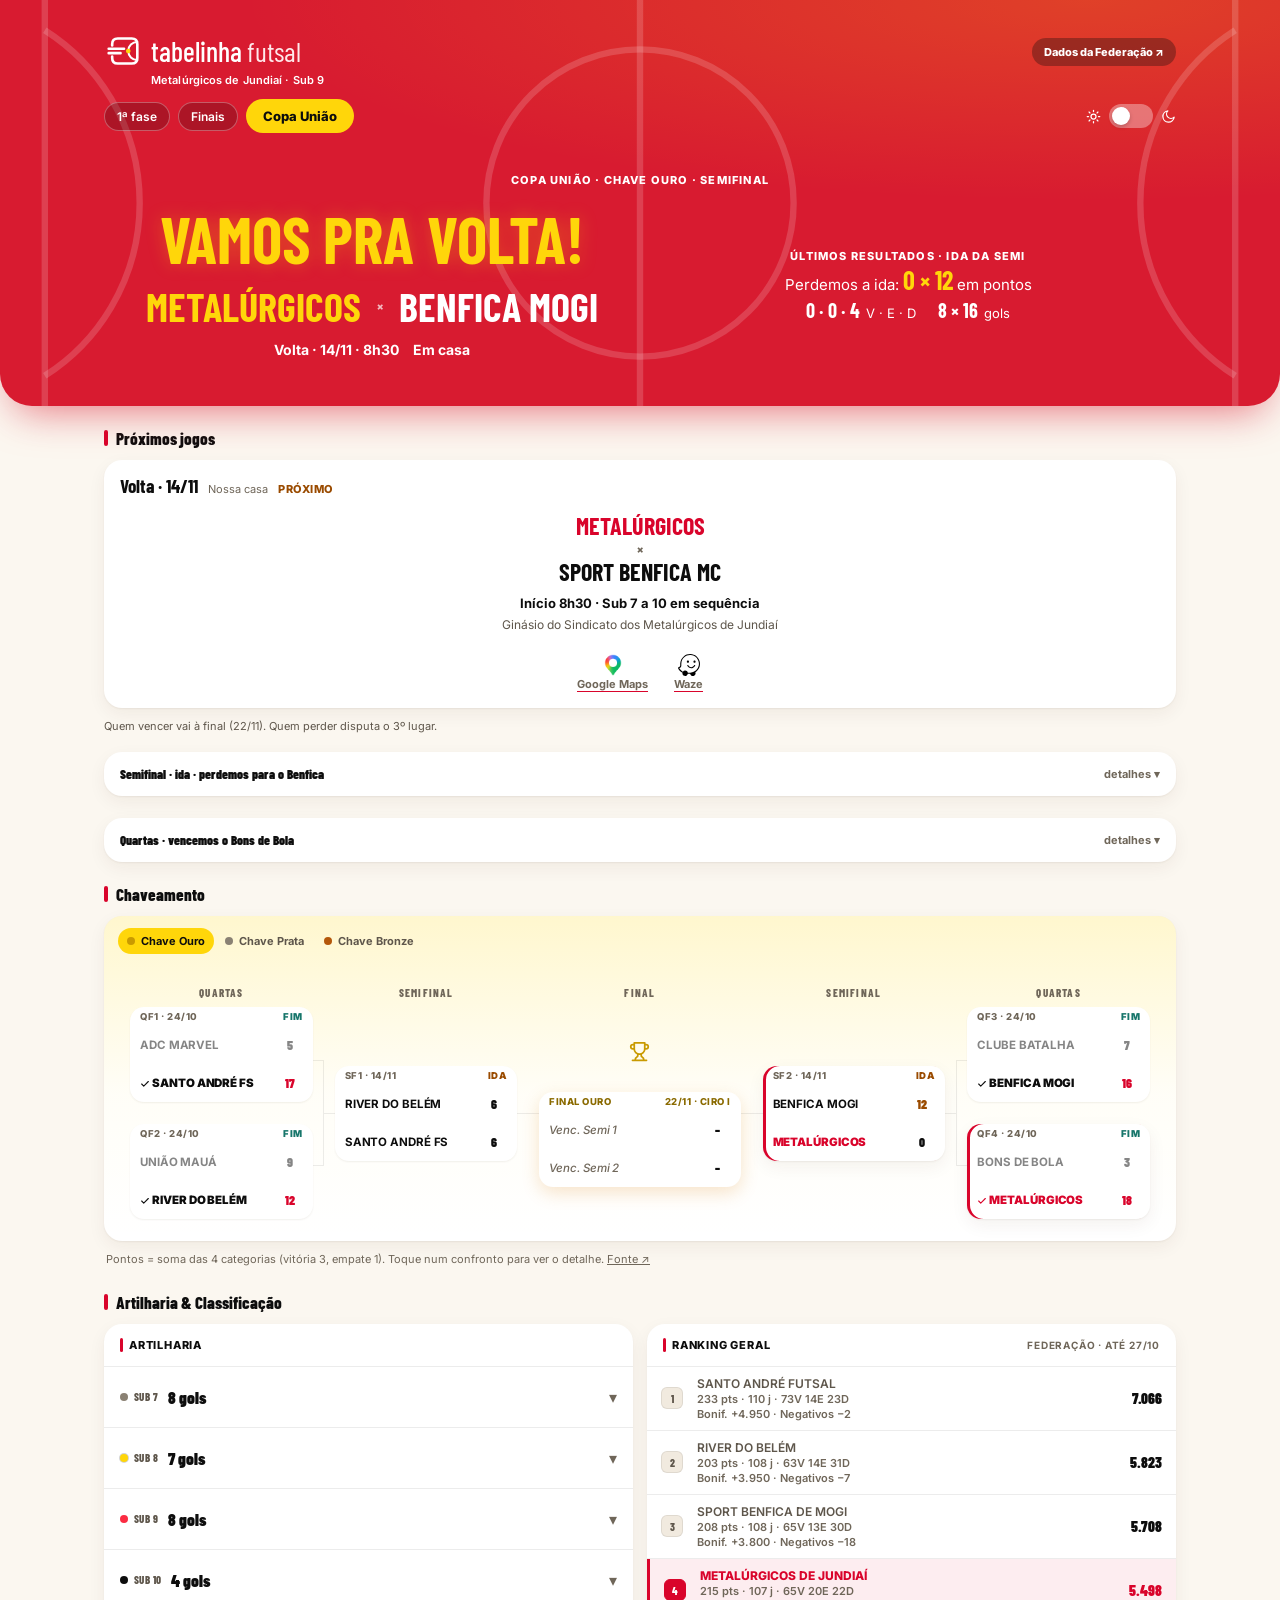
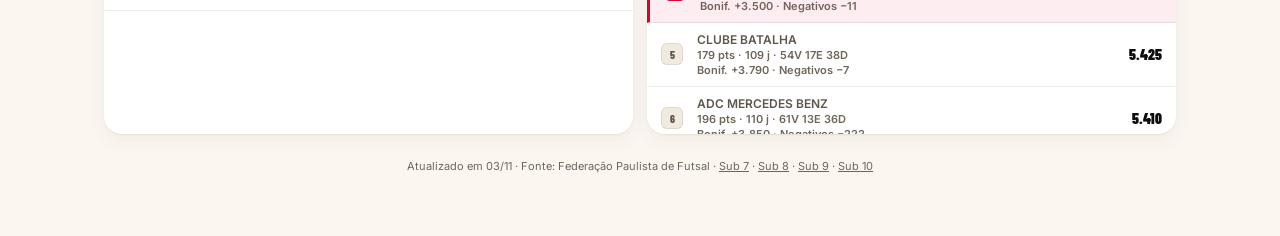
==== commit 716d94ad: "Copa União: ida da semifinal (31/10 e 01/11) e chaveamento atualizado" ====
--- a/index.html
+++ b/index.html
@@ -4,7 +4,7 @@
 <meta charset="UTF-8">
 <meta name="viewport" content="width=device-width, initial-scale=1">
 <title>Tabelinha Futsal · Copa União 2026 — Metalúrgicos Jundiaí (Iniciação A2)</title>
-<meta name="description" content="Copa União 2026 · Metalúrgicos de Jundiaí (Sub 9): semifinal, chaveamento, artilharia e ranking.">
+<meta name="description" content="Copa União 2026 · Metalúrgicos de Jundiaí (Sub 9): semifinal (volta 14/11), chaveamento, artilharia e ranking.">
 <meta name="theme-color" content="#FFD60A">
 <link rel="manifest" href="manifest.webmanifest">
 <link rel="icon" type="image/svg+xml" href="tabelinha-favicon.svg">
@@ -1136,7 +1136,7 @@
 .tie-card.is-metal { border: 0; background: var(--s1); box-shadow: inset 3px 0 0 var(--red), var(--shadow); }
 .mt.final { border: 0; }
 </style>
-<link rel="stylesheet" href="tabelinha.css?v=25">
+<link rel="stylesheet" href="tabelinha.css?v=26">
 </head>
 <body>
 
@@ -1165,16 +1165,16 @@
 
 <!-- HERO -->
 <div class="hero-banner copa">
-  <div class="hero-top-tag">Copa União · Chave Ouro</div>
+  <div class="hero-top-tag">Copa União · Chave Ouro · Semifinal</div>
   <div class="court">
     <div class="half half-main">
-      <h1 class="half-hero">AGORA É <span>SEMI!</span></h1>
+      <h1 class="half-hero">VAMOS PRA <span>VOLTA!</span></h1>
       <div class="vs-line"><span class="our">METALÚRGICOS</span><i>×</i><span id="heroOpp">BENFICA MOGI</span></div>
       <div class="half-when" id="heroWhen"></div>
     </div>
     <div class="half half-past">
-      <div class="half-tag">Últimos resultados · quartas</div>
-      <div class="past-line">Vencemos o Bons de Bola: <b id="heroPts">–</b> em pontos</div>
+      <div class="half-tag">Últimos resultados · ida da semi</div>
+      <div class="past-line" id="heroPast">Perdemos a ida: <b id="heroPts">–</b> em pontos</div>
       <div class="half-row"><span><b id="hsRec">–</b> V · E · D</span><span><b id="hsGoals">–</b> gols</span></div>
     </div>
   </div>
@@ -1187,6 +1187,11 @@
   <div class="section-title"><div class="icon-dot"></div>Próximos jogos</div>
 </div>
 <div id="nextGame"></div>
+
+<details class="quartas-det">
+  <summary><span>Semifinal · ida · perdemos para o Benfica</span><span class="qd-sub">detalhes</span></summary>
+  <div class="legs-grid" id="semiGrid"></div>
+</details>
 
 <details class="quartas-det">
   <summary><span>Quartas · vencemos o Bons de Bola</span><span class="qd-sub">detalhes</span></summary>
@@ -1230,7 +1235,7 @@
 
 </main>
 <footer class="footer">
-  Atualizado em 27/10 · Fonte: Federação Paulista de Futsal ·
+  Atualizado em 03/11 · Fonte: Federação Paulista de Futsal ·
   <a href="https://eventos.admfutsal.com.br/evento/900" target="_blank" rel="noopener">Sub 7</a> ·
   <a href="https://eventos.admfutsal.com.br/evento/901" target="_blank" rel="noopener">Sub 8</a> ·
   <a href="https://eventos.admfutsal.com.br/evento/902" target="_blank" rel="noopener">Sub 9</a> ·
@@ -1284,7 +1289,14 @@
   { a:'AD NANDO GRANA', b:'GR GREMETAL', d1:'11/10', d2:'24/10', r:{ 7:[[2,5],[0,3]], 8:[[1,4],[1,2]], 9:[[5,0],[2,2]], 10:[[4,2],[1,1]] } },
   { a:'ADC MARVEL', b:'SANTO ANDRÉ FUTSAL', d1:'17/10', d2:'24/10', r:{ 7:[[2,5],[0,4]], 8:[[2,1],[3,3]], 9:[[0,0],[1,2]], 10:[[0,2],[2,3]] } },
   { a:'AE FUTMAX', b:'MX7 DIADEMA', d1:'17/10', d2:'24/10', r:{ 7:[[0,1],[2,4]], 8:[[0,2],[4,2]], 9:[[1,4],[2,6]], 10:[[1,0],[1,4]] } },
-  { a:BONS, b:'METALÚRGICOS DE JUNDIAÍ', d1:'18/10', d2:'24/10', r:{ 7:[[3,3],[0,3]], 8:[[2,4],[2,2]], 9:[[1,1],[0,4]], 10:[[1,2],[0,1]] } }
+  { a:BONS, b:'METALÚRGICOS DE JUNDIAÍ', d1:'18/10', d2:'24/10', r:{ 7:[[3,3],[0,3]], 8:[[2,4],[2,2]], 9:[[1,1],[0,4]], 10:[[1,2],[0,1]] } },
+  // ── SEMIFINAIS (índices 12 a 17): só a ida foi jogada; a volta entra no 2º elemento de cada categoria ──
+  { a:'RIVER DO BELÉM', b:'SANTO ANDRÉ FUTSAL', d1:'01/11', d2:'14/11', r:{ 7:[[2,4],null], 8:[[6,5],null], 9:[[1,4],null], 10:[[2,1],null] } },
+  { a:'SPORT BENFICA DE MOGI', b:'METALÚRGICOS DE JUNDIAÍ', d1:'31/10', d2:'14/11', r:{ 7:[[5,2],null], 8:[[3,2],null], 9:[[6,3],null], 10:[[2,1],null] } },
+  { a:'CTC VILA EMA', b:'ADEF/COTIA', d1:'31/10', d2:'14/11', r:{ 7:[[9,2],null], 8:[[3,6],null], 9:[[3,3],null], 10:[[1,2],null] } },
+  { a:'AD NANDO GRANA', b:'G.D.R. 7 DE SETEMBRO', d1:'01/11', d2:'15/11', r:{ 7:[[2,3],null], 8:[[3,5],null], 9:[[1,2],null], 10:[[2,2],null] } },
+  { a:'OCIAN PRAIA CLUBE', b:'AE FRIBURGO', d1:'01/11', d2:'15/11', r:{ 7:[[7,1],null], 8:[[2,1],null], 9:[[2,0],null], 10:[[2,1],null] } },
+  { a:'A. PAULISTA FC MOOCA', b:'MX7 DIADEMA', d1:'31/10', d2:'14/11', r:{ 7:[[1,2],null], 8:[[2,4],null], 9:[[3,3],null], 10:[[3,0],null]  } }
 ];
 
 // ───────── NOSSOS JOGOS (com gols) ─────────
@@ -1303,6 +1315,22 @@
     usGoals:[['Vitor Tosta',11,1],['Arthur Ryan',10,1]],
     bonsGoals:[['Kauan Henrique',22,1]] }
 ];
+// Semifinal · ida 31/10 — Ginásio Vila Santista, Mogi das Cruzes (mandante: Benfica). Adversário nas chaves bons/bonsGoals.
+// num 0 = gol contra do adversário.
+const SEMI_IDA = [
+  { cat:7,  time:'08:30', sumula:146901, bons:5, us:2,
+    usGoals:[['Vinicius Rafael',12,1],['Lorenzo Goes',10,1]],
+    bonsGoals:[['Thiago Sousa',11,3],['Arthur Fonseca',19,1],['Dominic Frank',10,1]] },
+  { cat:8,  time:'09:30', sumula:146903, bons:3, us:2,
+    usGoals:[['Heitor Ribeiro',9,1],['Gol contra',0,1]],
+    bonsGoals:[['Benício Sabariego',12,2],['Theo Felipe',14,1]] },
+  { cat:9,  time:'10:30', sumula:146905, bons:6, us:3,
+    usGoals:[['Miguel Duca',11,1],['Gabriel',7,1],['Otto Pitombeira',17,1]],
+    bonsGoals:[['Lucas Pinhal',10,3],['Davi Silva',4,1],['Gabriel Ribeiro',9,1],['Guilherme Nascimento',19,1]] },
+  { cat:10, time:'11:30', sumula:146907, bons:2, us:1,
+    usGoals:[['Matheus Oliveira',17,1]],
+    bonsGoals:[['Octávio Lúcio',13,1],['Bernardo Alves',12,1]] }
+];
 // Volta 24/10 — Ginásio dos Metalúrgicos (mandante: Metalúrgicos)
 const VOLTA = [
   { cat:7,  time:'08:30', sumula:146346, bons:0, us:3,
@@ -1360,24 +1388,25 @@
 
 // ───────── HERO ─────────
 function countdown() {
-  const [d, m] = SEMI.ida.date.split('/').map(Number), now = new Date();
-  const days = Math.ceil((new Date(now.getFullYear(), m - 1, d, 23, 59) - now) / 864e5);
+  const [d, m] = SEMI.volta.date.split('/').map(Number), now = new Date();
+  now.setHours(0, 0, 0, 0);
+  const days = Math.round((new Date(now.getFullYear(), m - 1, d) - now) / 864e5);
   if (days < 0) return '';
-  return `<span class="cd">${days === 0 ? 'Ida é hoje' : days === 1 ? 'Ida é amanhã' : 'Ida em ' + days + ' dias'}</span>`;
+  return `<span class="cd">${days === 0 ? 'Volta é hoje' : days === 1 ? 'Volta é amanhã' : 'Volta em ' + days + ' dias'}</span>`;
 }
 function renderHero() {
-  const all = IDA.concat(VOLTA);
   let p = 0, q = 0, v = 0, e = 0, d = 0, gf = 0, ga = 0;
-  all.forEach(g => {
+  SEMI_IDA.forEach(g => {
     gf += g.us; ga += g.bons;
     if (g.us > g.bons) { p += 3; v++; } else if (g.us === g.bons) { p += 1; q += 1; e++; } else { q += 3; d++; }
   });
-  document.getElementById('heroPts').textContent = p + ' × ' + q;
+  const verbo = p > q ? 'Vencemos' : p < q ? 'Perdemos' : 'Empatamos';
+  document.getElementById('heroPast').innerHTML = `${verbo} a ida: <b id="heroPts">${p} × ${q}</b> em pontos`;
   document.getElementById('hsRec').textContent = `${v} · ${e} · ${d}`;
   document.getElementById('hsGoals').textContent = `${gf} × ${ga}`;
   document.getElementById('heroOpp').textContent = SEMI.oppShort;
   document.getElementById('heroWhen').innerHTML =
-    `<span>Ida · ${SEMI.ida.date} · ${SEMI.ida.time}</span><span>Volta · ${SEMI.volta.date} · ${SEMI.volta.time}</span>` + countdown();
+    `<span>Volta · ${SEMI.volta.date} · ${SEMI.volta.time}</span><span>Em casa</span>` + countdown();
 }
 function semiPanel(tag, pill, leg, venue, home, away, open) {
   const mine = venue === VENUE_HOME;
@@ -1399,8 +1428,7 @@
 function renderNext() {
   document.getElementById('nextGame').innerHTML = `
     <div class="next-stack">
-      ${semiPanel('Ida', 'Próximo', SEMI.ida, SEMI.ida.venue, SEMI.ida.home, 'METALÚRGICOS DE JUNDIAÍ', true)}
-      ${semiPanel('Volta', '', SEMI.volta, VENUE_HOME, 'METALÚRGICOS DE JUNDIAÍ', SEMI.opp, true)}
+      ${semiPanel('Volta', 'Próximo', SEMI.volta, VENUE_HOME, 'METALÚRGICOS DE JUNDIAÍ', SEMI.opp, true)}
     </div>
     <div class="semi-foot">Quem vencer vai à final (22/11). Quem perder disputa o 3º lugar.</div>`;
 }
@@ -1408,7 +1436,7 @@
 // ───────── NOSSO CONFRONTO ─────────
 function goalsHtml(arr) {
   if (!arr.length) return '<div class="gl">—</div>';
-  return arr.map(([n, num, q]) => `<div class="gl"><em>${q > 1 ? q + '× ' : ''}</em>${n} <span style="color:var(--t3)">(${num})</span></div>`).join('');
+  return arr.map(([n, num, q]) => `<div class="gl"><em>${q > 1 ? q + '× ' : ''}</em>${n}${num ? ` <span style="color:var(--t3)">(${num})</span>` : ''}</div>`).join('');
 }
 function venueBox(v) {
   return `
@@ -1417,18 +1445,19 @@
       <div class="nav-btns">${mapBtn(mapsUrl(v.addr), 'maps', 'Google Maps')}${mapBtn(wazeUrl(v.addr), 'waze', 'Waze')}</div>
     </div>`;
 }
-function gdetBody(g, usLeft) {
-  const bons = `<div class="col${usLeft ? ' r' : ''}"><b>Bons de Bola</b>${goalsHtml(g.bonsGoals)}</div>`;
+function gdetBody(g, usLeft, oppLabel) {
+  const bons = `<div class="col${usLeft ? ' r' : ''}"><b>${oppLabel || 'Bons de Bola'}</b>${goalsHtml(g.bonsGoals)}</div>`;
   const us = `<div class="col${usLeft ? '' : ' r'}"><b>Metalúrgicos</b>${goalsHtml(g.usGoals)}</div>`;
   return `<div class="gdet-body"><div class="gm-goals">${usLeft ? us + bons : bons + us}</div>
     <div class="gm-sum"><a href="${sumulaUrl(g.sumula)}" target="_blank" rel="noopener">Súmula ↗</a></div></div>`;
 }
-function legRows(list, date, usHome) {
+function legRows(list, date, usHome, opp, oppLabel) {
+  opp = opp || BONS;
   return list.map(g => {
     const cls = g.us > g.bons ? 'w' : g.us < g.bons ? 'l' : 'd';
     const teams = usHome
-      ? `<div class="gm-team r our">METALÚRGICOS</div><div class="gm-score">${g.us} × ${g.bons}</div><div class="gm-team">${BONS}</div>`
-      : `<div class="gm-team r">${BONS}</div><div class="gm-score">${g.bons} × ${g.us}</div><div class="gm-team our">METALÚRGICOS</div>`;
+      ? `<div class="gm-team r our">METALÚRGICOS</div><div class="gm-score">${g.us} × ${g.bons}</div><div class="gm-team">${opp}</div>`
+      : `<div class="gm-team r">${opp}</div><div class="gm-score">${g.bons} × ${g.us}</div><div class="gm-team our">METALÚRGICOS</div>`;
     return `
       <details class="gm2 ${cls}">
         <summary>
@@ -1436,9 +1465,19 @@
           <div class="gm-line">${teams}</div>
           <div class="gm-more"><span class="mo-closed">gols ▾</span><span class="mo-open">ocultar ▴</span></div>
         </summary>
-        ${gdetBody(g, usHome)}
+        ${gdetBody(g, usHome, oppLabel)}
       </details>`;
   }).join('');
+}
+function renderSemiIda() {
+  document.getElementById('semiGrid').innerHTML = `
+    <div class="glass-panel leg-panel">
+      <div class="leg-head">
+        <div><div class="leg-title">Ida · 31/10</div><div class="leg-sub">Casa do Benfica</div></div>
+      </div>
+      <div class="leg-rows">${legRows(SEMI_IDA, '31/10', false, 'SPORT BENFICA MC', 'Benfica Mogi')}</div>
+      ${venueBox(SEMI.ida.venue)}
+    </div>`;
 }
 function renderLegs() {
   document.getElementById('legsGrid').innerHTML = `
@@ -1475,12 +1514,9 @@
 
 // 12 confrontos = quartas Ouro / Prata / Bronze (índices em TIES). Ordem provisória: [QF1, QF2 | QF3, QF4]
 const CHAVES = [
-  { key:'OURO', icon:'🥇', cls:'ouro', open:true, qf:[9, 5, 7, 11], sf:['31/10 · 14/11','31/10 · 14/11'], final:'22/11 · Ciro I',
-    cons:['Jogo 7 · ADC Marvel × A. União Mauá — ida 31/10 8h30 · volta 14/11 8h30','Jogo 8 · Inst. Bons de Bola × Clube Batalha — ida 01/11 9h00 · volta 15/11 14h30'] },
-  { key:'PRATA', icon:'🥈', cls:'prata', open:false, qf:[3, 4, 6, 8], sf:['31/10 · 14/11','31/10 · 14/11'], final:'29/11 · Ciro I',
-    cons:['Jogo 7 · AD Santo André × AD Suzano — ida 31/10 14h30 · volta 14/11 15h00','Jogo 8 · AD Nando Grana × GDR 7 de Setembro — ida 01/11 14h30 · volta 15/11 14h30'] },
-  { key:'BRONZE', icon:'🥉', cls:'bronze', open:false, qf:[0, 2, 1, 10], sf:['31/10 · 15/11','31/10 · 14/11'], final:'28/11 · Ciro I',
-    cons:['Jogo 7 · AA Wimpro × SER Caieiras — ida 01/11 8h30 · volta 14/11 8h30','Jogo 8 · AE Futmax × AE Chute Futsal — ida 31/10 14h30 · volta 15/11 14h30'] }
+  { key:'OURO', icon:'🥇', cls:'ouro', open:true, qf:[9, 5, 7, 11], sf:['01/11 · 14/11','31/10 · 14/11'], sfT:[12, 13], final:'22/11 · Ciro I' },
+  { key:'PRATA', icon:'🥈', cls:'prata', open:false, qf:[3, 4, 6, 8], sf:['31/10 · 14/11','01/11 · 15/11'], sfT:[14, 15], final:'29/11 · Ciro I' },
+  { key:'BRONZE', icon:'🥉', cls:'bronze', open:false, qf:[0, 2, 1, 10], sf:['01/11 · 15/11','31/10 · 14/11'], sfT:[16, 17], final:'28/11 · Ciro I' }
 ];
 
 function matchCard(ti, label) {
@@ -1513,8 +1549,8 @@
 
 function chaveHtml(ch) {
   const [q1, q2, q3, q4] = ch.qf;
-  const sfA = advCard('Semifinal 1', q1, q2, 'Venc. QF1', 'Venc. QF2', ch.sf[0]);
-  const sfB = advCard('Semifinal 2', q3, q4, 'Venc. QF3', 'Venc. QF4', ch.sf[1]);
+  const sfA = ch.sfT ? matchCard(ch.sfT[0], 'SF1') : advCard('Semifinal 1', q1, q2, 'Venc. QF1', 'Venc. QF2', ch.sf[0]);
+  const sfB = ch.sfT ? matchCard(ch.sfT[1], 'SF2') : advCard('Semifinal 2', q3, q4, 'Venc. QF3', 'Venc. QF4', ch.sf[1]);
   const fin = `<div class="trophy">🏆</div><div class="mt final"><div class="mt-top"><span>Final ${ch.key}</span><span>${ch.final}</span></div>
       <div class="mt-t tbd"><span class="nm">Venc. Semi 1</span><span class="sc">–</span></div><div class="mt-vs"><span>VS</span></div><div class="mt-t tbd"><span class="nm">Venc. Semi 2</span><span class="sc">–</span></div></div>`;
   return `<div class="bk-scroll"><div class="bk">
@@ -1572,7 +1608,7 @@
   }
   document.getElementById('modalBody').innerHTML = `
     <div class="md-title">${t.a} × ${t.b}</div>
-    <div class="md-sub">Quartas · Chave ${(CHAVES.find(c=>c.qf.includes(i))||{key:''}).key} · Ida ${t.d1} · Volta ${t.d2}</div>
+    <div class="md-sub">${i >= 12 ? 'Semifinal' : 'Quartas'} · Chave ${(CHAVES.find(c=>c.qf.includes(i)||(c.sfT||[]).includes(i))||{key:''}).key} · Ida ${t.d1} · Volta ${t.d2}</div>
     <table class="md-table">
       <thead><tr><th>Cat.</th><th>Ida<br>${t.a.split(' ')[0]} × ${t.b.split(' ')[0]}</th><th>Volta<br>${t.b.split(' ')[0]} × ${t.a.split(' ')[0]}</th><th>Pts<br>${t.a.split(' ')[0]} × ${t.b.split(' ')[0]}</th></tr></thead>
       <tbody>${rows}<tr class="tot"><td>Total</td><td colspan="2" style="text-align:right">Gols: ${s.ga} × ${s.gb}</td><td class="sc">${s.pa} × ${s.pb}</td></tr></tbody>
@@ -1590,7 +1626,7 @@
   const el = document.getElementById('artilhariaList');
   el.innerHTML = [7, 8, 9, 10].map(cat => {
     const arr = [];
-    IDA.concat(VOLTA).filter(g => g.cat === cat).forEach(g => g.usGoals.forEach(([n, num, q]) => { const x = arr.find(y => y.num === num); if (x) x.goals += q; else arr.push({ name:n, num, goals:q }); }));
+    IDA.concat(VOLTA, SEMI_IDA).filter(g => g.cat === cat).forEach(g => g.usGoals.filter(([n, num]) => num).forEach(([n, num, q]) => { const x = arr.find(y => y.num === num); if (x) x.goals += q; else arr.push({ name:n, num, goals:q }); }));
     arr.sort((a, b) => b.goals - a.goals);
     const total = arr.reduce((s, x) => s + x.goals, 0);
     const rows = arr.length ? arr.map((s, idx) => `
@@ -1626,9 +1662,9 @@
 
 
 // ───────── INIT ─────────
-renderHero(); renderNext(); renderLegs(); renderChaves(); renderArtilharia(); renderClassif();
+renderHero(); renderNext(); renderSemiIda(); renderLegs(); renderChaves(); renderArtilharia(); renderClassif();
 </script>
-<script src="tabelinha.js?v=25"></script>
+<script src="tabelinha.js?v=26"></script>
 </body>
 </html>
 
--- a/tabelinha.css
+++ b/tabelinha.css
@@ -333,6 +333,10 @@
   .next-stack::-webkit-scrollbar { display: none; }
   .next-stack > * { flex: 0 0 84%; scroll-snap-align: start; min-width: 0; }
 }
+/* só um bloco (ex.: apenas a volta): ocupa a largura toda e some a bolinha */
+.next-stack > :only-child { grid-column: 1 / -1; }
+@media (max-width: 699px) { .next-stack > :only-child { flex-basis: 100%; } }
+.dots:has(> i:only-child) { display: none; }
 .leg-fold summary { cursor: default; }
 .leg-fold summary::after { content: none !important; }
 
@@ -494,21 +498,21 @@
 .dots i::after { content: ''; position: absolute; inset: -12px -6px; }
 .quartas-det > summary, .leg-fold > summary, details.chave > summary { min-height: 44px; }
 .lg-teams .vs { opacity: 1; color: var(--t3); }
-
-/* cabeçalhos densos do chaveamento: um pouco menores e sempre numa linha só */
-.mt-top, .mt-top span, .b-match-meta, .b-match-meta .dt, .b-match-meta .gym, .tie-meta { font-size: 9.5px !important; white-space: nowrap; }
-.b-match-meta { gap: 6px; }
-.mt-top { gap: 6px; }
-
-/* mais ar entre o local do jogo e os botões de mapa */
-.lf-venue { margin-bottom: 4px; }
-.lf-links { margin-top: 10px; }
+
+/* cabeçalhos densos do chaveamento: um pouco menores e sempre numa linha só */
+.mt-top, .mt-top span, .b-match-meta, .b-match-meta .dt, .b-match-meta .gym, .tie-meta { font-size: 9.5px !important; white-space: nowrap; }
+.b-match-meta { gap: 6px; }
+.mt-top { gap: 6px; }
+
+/* mais ar entre o local do jogo e os botões de mapa */
+.lf-venue { margin-bottom: 4px; }
+.lf-links { margin-top: 10px; }
 .nav-btns { margin-top: 8px; }
-
-/* filtros de categoria/chave numa linha só no celular */
-@media (max-width: 420px) {
-  .bracket-controls .filter-btn { padding: 6px 7px; font-size: 11px !important; }
-  .bracket-controls .filter-btn::before { margin-right: 4px; }
-  .bracket-controls .filter-group { gap: 0; flex-wrap: nowrap; }
-  .bracket-controls .filter-label { margin-right: 4px; }
-}
+
+/* filtros de categoria/chave numa linha só no celular */
+@media (max-width: 420px) {
+  .bracket-controls .filter-btn { padding: 6px 7px; font-size: 11px !important; }
+  .bracket-controls .filter-btn::before { margin-right: 4px; }
+  .bracket-controls .filter-group { gap: 0; flex-wrap: nowrap; }
+  .bracket-controls .filter-label { margin-right: 4px; }
+}
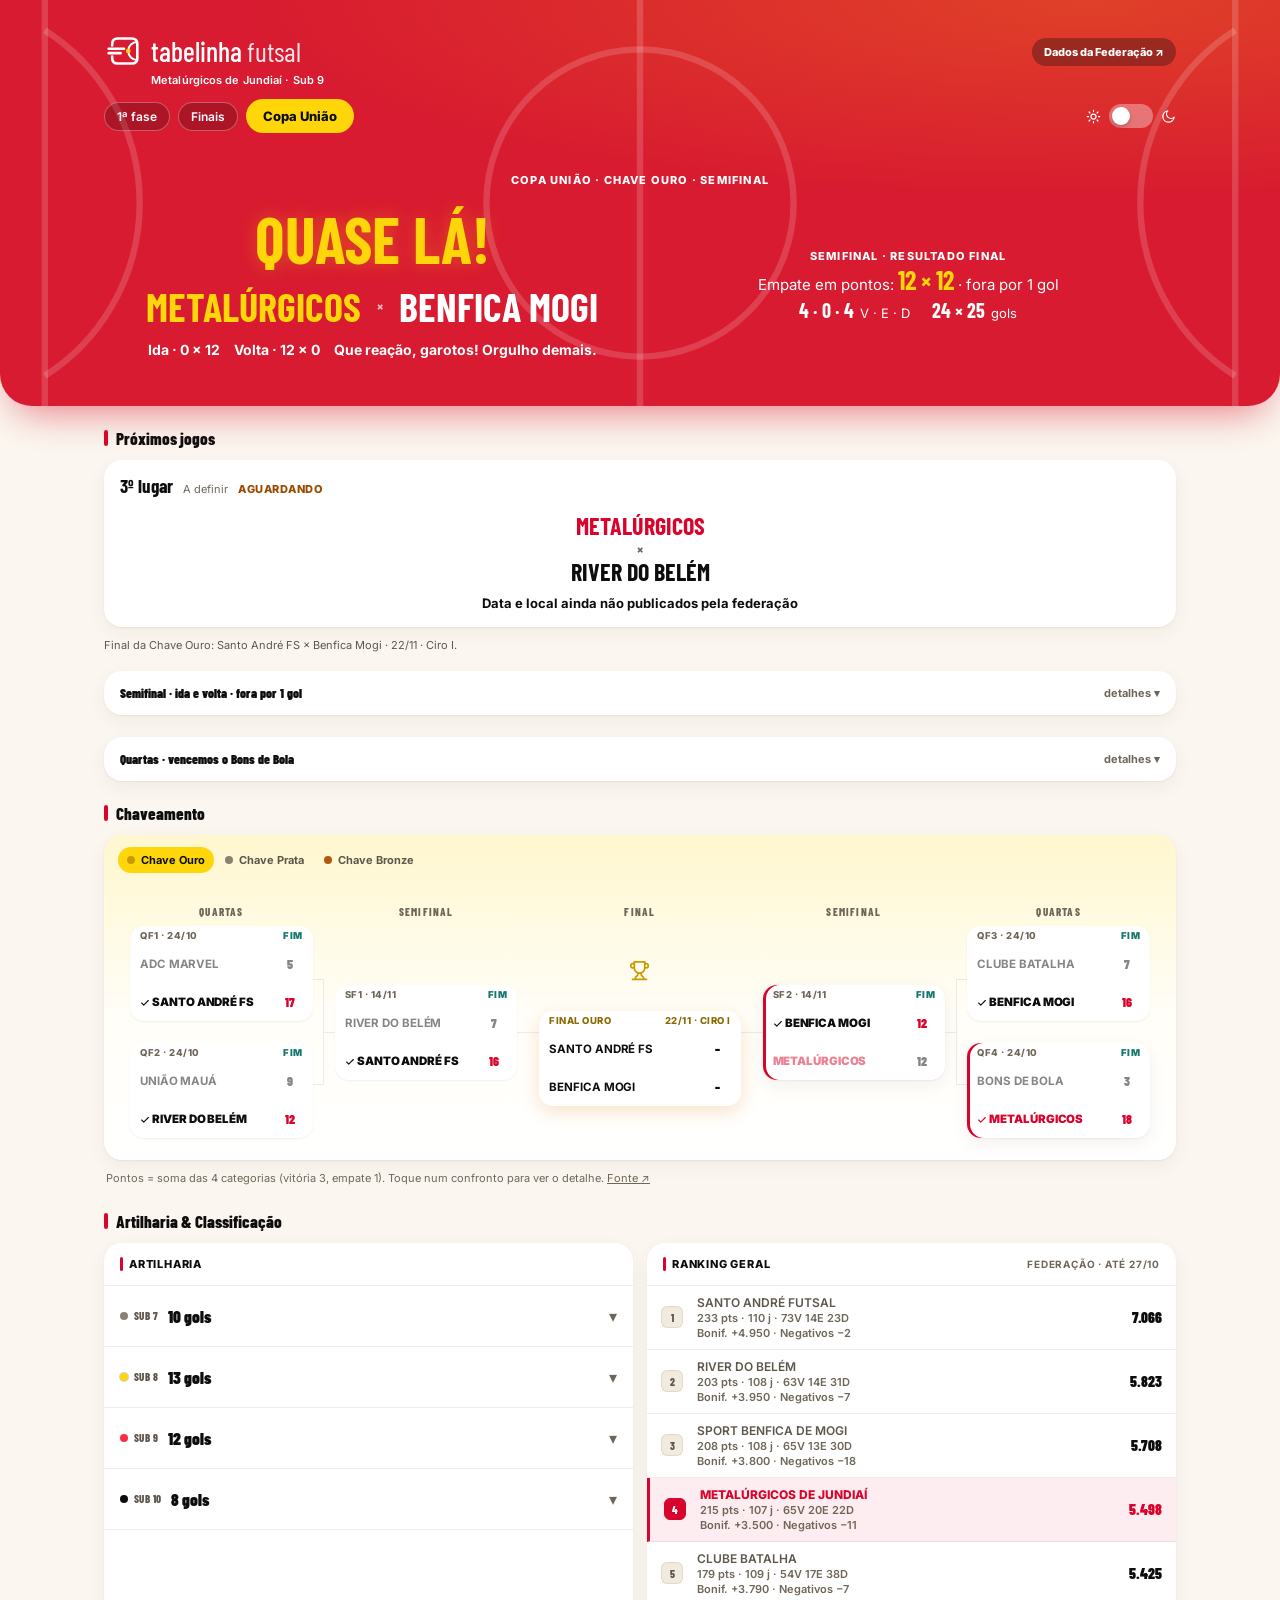
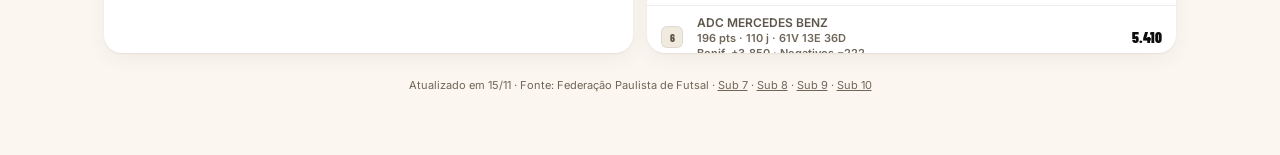
==== commit 2eb41af7: "Copa União: volta da semifinal, finalistas e mensagem no banner" ====
--- a/index.html
+++ b/index.html
@@ -4,7 +4,7 @@
 <meta charset="UTF-8">
 <meta name="viewport" content="width=device-width, initial-scale=1">
 <title>Tabelinha Futsal · Copa União 2026 — Metalúrgicos Jundiaí (Iniciação A2)</title>
-<meta name="description" content="Copa União 2026 · Metalúrgicos de Jundiaí (Sub 9): semifinal (volta 14/11), chaveamento, artilharia e ranking.">
+<meta name="description" content="Copa União 2026 · Metalúrgicos de Jundiaí (Sub 9): semifinal, chaveamento, artilharia e ranking.">
 <meta name="theme-color" content="#FFD60A">
 <link rel="manifest" href="manifest.webmanifest">
 <link rel="icon" type="image/svg+xml" href="tabelinha-favicon.svg">
@@ -1168,12 +1168,12 @@
   <div class="hero-top-tag">Copa União · Chave Ouro · Semifinal</div>
   <div class="court">
     <div class="half half-main">
-      <h1 class="half-hero">VAMOS PRA <span>VOLTA!</span></h1>
+      <h1 class="half-hero">QUASE <span>LÁ!</span></h1>
       <div class="vs-line"><span class="our">METALÚRGICOS</span><i>×</i><span id="heroOpp">BENFICA MOGI</span></div>
       <div class="half-when" id="heroWhen"></div>
     </div>
     <div class="half half-past">
-      <div class="half-tag">Últimos resultados · ida da semi</div>
+      <div class="half-tag">Semifinal · resultado final</div>
       <div class="past-line" id="heroPast">Perdemos a ida: <b id="heroPts">–</b> em pontos</div>
       <div class="half-row"><span><b id="hsRec">–</b> V · E · D</span><span><b id="hsGoals">–</b> gols</span></div>
     </div>
@@ -1189,7 +1189,7 @@
 <div id="nextGame"></div>
 
 <details class="quartas-det">
-  <summary><span>Semifinal · ida · perdemos para o Benfica</span><span class="qd-sub">detalhes</span></summary>
+  <summary><span>Semifinal · ida e volta · fora por 1 gol</span><span class="qd-sub">detalhes</span></summary>
   <div class="legs-grid" id="semiGrid"></div>
 </details>
 
@@ -1235,7 +1235,7 @@
 
 </main>
 <footer class="footer">
-  Atualizado em 03/11 · Fonte: Federação Paulista de Futsal ·
+  Atualizado em 15/11 · Fonte: Federação Paulista de Futsal ·
   <a href="https://eventos.admfutsal.com.br/evento/900" target="_blank" rel="noopener">Sub 7</a> ·
   <a href="https://eventos.admfutsal.com.br/evento/901" target="_blank" rel="noopener">Sub 8</a> ·
   <a href="https://eventos.admfutsal.com.br/evento/902" target="_blank" rel="noopener">Sub 9</a> ·
@@ -1290,13 +1290,13 @@
   { a:'ADC MARVEL', b:'SANTO ANDRÉ FUTSAL', d1:'17/10', d2:'24/10', r:{ 7:[[2,5],[0,4]], 8:[[2,1],[3,3]], 9:[[0,0],[1,2]], 10:[[0,2],[2,3]] } },
   { a:'AE FUTMAX', b:'MX7 DIADEMA', d1:'17/10', d2:'24/10', r:{ 7:[[0,1],[2,4]], 8:[[0,2],[4,2]], 9:[[1,4],[2,6]], 10:[[1,0],[1,4]] } },
   { a:BONS, b:'METALÚRGICOS DE JUNDIAÍ', d1:'18/10', d2:'24/10', r:{ 7:[[3,3],[0,3]], 8:[[2,4],[2,2]], 9:[[1,1],[0,4]], 10:[[1,2],[0,1]] } },
-  // ── SEMIFINAIS (índices 12 a 17): só a ida foi jogada; a volta entra no 2º elemento de cada categoria ──
-  { a:'RIVER DO BELÉM', b:'SANTO ANDRÉ FUTSAL', d1:'01/11', d2:'14/11', r:{ 7:[[2,4],null], 8:[[6,5],null], 9:[[1,4],null], 10:[[2,1],null] } },
-  { a:'SPORT BENFICA DE MOGI', b:'METALÚRGICOS DE JUNDIAÍ', d1:'31/10', d2:'14/11', r:{ 7:[[5,2],null], 8:[[3,2],null], 9:[[6,3],null], 10:[[2,1],null] } },
-  { a:'CTC VILA EMA', b:'ADEF/COTIA', d1:'31/10', d2:'14/11', r:{ 7:[[9,2],null], 8:[[3,6],null], 9:[[3,3],null], 10:[[1,2],null] } },
-  { a:'AD NANDO GRANA', b:'G.D.R. 7 DE SETEMBRO', d1:'01/11', d2:'15/11', r:{ 7:[[2,3],null], 8:[[3,5],null], 9:[[1,2],null], 10:[[2,2],null] } },
-  { a:'OCIAN PRAIA CLUBE', b:'AE FRIBURGO', d1:'01/11', d2:'15/11', r:{ 7:[[7,1],null], 8:[[2,1],null], 9:[[2,0],null], 10:[[2,1],null] } },
-  { a:'A. PAULISTA FC MOOCA', b:'MX7 DIADEMA', d1:'31/10', d2:'14/11', r:{ 7:[[1,2],null], 8:[[2,4],null], 9:[[3,3],null], 10:[[3,0],null]  } }
+  // ── SEMIFINAIS (índices 12 a 17): ida e volta jogadas ──
+  { a:'RIVER DO BELÉM', b:'SANTO ANDRÉ FUTSAL', d1:'01/11', d2:'14/11', r:{ 7:[[2,4],[0,5]], 8:[[6,5],[2,9]], 9:[[1,4],[2,2]], 10:[[2,1],[1,2]] } },
+  { a:'SPORT BENFICA DE MOGI', b:'METALÚRGICOS DE JUNDIAÍ', d1:'31/10', d2:'14/11', r:{ 7:[[5,2],[1,2]], 8:[[3,2],[3,6]], 9:[[6,3],[3,4]], 10:[[2,1],[2,4]] } },
+  { a:'CTC VILA EMA', b:'ADEF/COTIA', d1:'31/10', d2:'14/11', r:{ 7:[[9,2],[5,1]], 8:[[3,6],[2,2]], 9:[[3,3],[2,6]], 10:[[1,2],[5,3]] } },
+  { a:'AD NANDO GRANA', b:'G.D.R. 7 DE SETEMBRO', d1:'01/11', d2:'15/11', r:{ 7:[[2,3],[2,10]], 8:[[3,5],[2,4]], 9:[[1,2],[3,1]], 10:[[2,2],[7,1]] } },
+  { a:'OCIAN PRAIA CLUBE', b:'AE FRIBURGO', d1:'01/11', d2:'15/11', r:{ 7:[[7,1],[3,5]], 8:[[2,1],[3,1]], 9:[[2,0],[2,2]], 10:[[2,1],[0,2]] } },
+  { a:'A. PAULISTA FC MOOCA', b:'MX7 DIADEMA', d1:'31/10', d2:'14/11', r:{ 7:[[1,2],[2,2]], 8:[[2,4],[4,4]], 9:[[3,3],[5,5]], 10:[[3,0],[7,1]] } }
 ];
 
 // ───────── NOSSOS JOGOS (com gols) ─────────
@@ -1331,6 +1331,21 @@
     usGoals:[['Matheus Oliveira',17,1]],
     bonsGoals:[['Octávio Lúcio',13,1],['Bernardo Alves',12,1]] }
 ];
+// Semifinal · volta 14/11 — Ginásio dos Metalúrgicos (mandante: Metalúrgicos). Adversário nas chaves bons/bonsGoals.
+const SEMI_VOLTA = [
+  { cat:7,  time:'08:30', sumula:146902, bons:1, us:2,
+    usGoals:[['Gregory Melo',5,1],['Valentin Siqueira',4,1]],
+    bonsGoals:[['Arthur Fonseca',19,1]] },
+  { cat:8,  time:'09:30', sumula:146904, bons:3, us:6,
+    usGoals:[['Nicollas Preto',10,2],['Arthur Gonçalves',6,1],['Anthony Samuel',12,1],['João Miguel',14,1],['Benjamim Cierjacks',4,1]],
+    bonsGoals:[['Benício Sabariego',12,2],['João Noah',29,1]] },
+  { cat:9,  time:'10:30', sumula:146906, bons:3, us:4,
+    usGoals:[['Otto Pitombeira',17,3],['Davi lucca',9,1]],
+    bonsGoals:[['Gabriel Ribeiro',9,2],['Lucas Pinhal',10,1]] },
+  { cat:10, time:'11:30', sumula:146908, bons:2, us:4,
+    usGoals:[['Davi lucca',9,2],['Vitor Tosta',11,1],['Renan França',14,1]],
+    bonsGoals:[['Davi Lucas',6,1],['Octávio Lúcio',13,1]] }
+];
 // Volta 24/10 — Ginásio dos Metalúrgicos (mandante: Metalúrgicos)
 const VOLTA = [
   { cat:7,  time:'08:30', sumula:146346, bons:0, us:3,
@@ -1387,26 +1402,23 @@
 };
 
 // ───────── HERO ─────────
-function countdown() {
-  const [d, m] = SEMI.volta.date.split('/').map(Number), now = new Date();
-  now.setHours(0, 0, 0, 0);
-  const days = Math.round((new Date(now.getFullYear(), m - 1, d) - now) / 864e5);
-  if (days < 0) return '';
-  return `<span class="cd">${days === 0 ? 'Volta é hoje' : days === 1 ? 'Volta é amanhã' : 'Volta em ' + days + ' dias'}</span>`;
-}
 function renderHero() {
   let p = 0, q = 0, v = 0, e = 0, d = 0, gf = 0, ga = 0;
-  SEMI_IDA.forEach(g => {
+  SEMI_IDA.concat(SEMI_VOLTA).forEach(g => {
     gf += g.us; ga += g.bons;
     if (g.us > g.bons) { p += 3; v++; } else if (g.us === g.bons) { p += 1; q += 1; e++; } else { q += 3; d++; }
   });
-  const verbo = p > q ? 'Vencemos' : p < q ? 'Perdemos' : 'Empatamos';
-  document.getElementById('heroPast').innerHTML = `${verbo} a ida: <b id="heroPts">${p} × ${q}</b> em pontos`;
+  const dif = Math.abs(gf - ga), gol = dif === 1 ? 'gol' : 'gols';
+  const idaPts = SEMI_IDA.reduce((s, g) => s + (g.us > g.bons ? 3 : g.us === g.bons ? 1 : 0), 0);
+  const voltaPts = p - idaPts;
+  document.getElementById('heroPast').innerHTML = p === q
+    ? `Empate em pontos: <b id="heroPts">${p} × ${q}</b> · fora por ${dif} ${gol}`
+    : `${p > q ? 'Vencemos' : 'Perdemos'} a semi: <b id="heroPts">${p} × ${q}</b> em pontos`;
   document.getElementById('hsRec').textContent = `${v} · ${e} · ${d}`;
   document.getElementById('hsGoals').textContent = `${gf} × ${ga}`;
   document.getElementById('heroOpp').textContent = SEMI.oppShort;
   document.getElementById('heroWhen').innerHTML =
-    `<span>Volta · ${SEMI.volta.date} · ${SEMI.volta.time}</span><span>Em casa</span>` + countdown();
+    `<span>Ida · ${idaPts} × ${12 - idaPts}</span><span>Volta · ${voltaPts} × ${12 - voltaPts}</span><span>Que reação, garotos! Orgulho demais.</span>`;
 }
 function semiPanel(tag, pill, leg, venue, home, away, open) {
   const mine = venue === VENUE_HOME;
@@ -1428,9 +1440,19 @@
 function renderNext() {
   document.getElementById('nextGame').innerHTML = `
     <div class="next-stack">
-      ${semiPanel('Volta', 'Próximo', SEMI.volta, VENUE_HOME, 'METALÚRGICOS DE JUNDIAÍ', SEMI.opp, true)}
+      <details class="glass-panel leg-fold" open>
+        <summary>
+          <span class="lf-title">3º lugar</span>
+          <span class="lf-sub">A definir</span>
+          <span class="lf-pill">Aguardando</span>
+        </summary>
+        <div class="lf-body">
+          <div class="lf-match"><span class="our">METALÚRGICOS</span><i>×</i><span>RIVER DO BELÉM</span></div>
+          <div class="lf-when">Data e local ainda não publicados pela federação</div>
+        </div>
+      </details>
     </div>
-    <div class="semi-foot">Quem vencer vai à final (22/11). Quem perder disputa o 3º lugar.</div>`;
+    <div class="semi-foot">Final da Chave Ouro: Santo André FS × Benfica Mogi · 22/11 · Ciro I.</div>`;
 }
 
 // ───────── NOSSO CONFRONTO ─────────
@@ -1473,6 +1495,13 @@
   document.getElementById('semiGrid').innerHTML = `
     <div class="glass-panel leg-panel">
       <div class="leg-head">
+        <div><div class="leg-title">Volta · 14/11</div><div class="leg-sub">Nossa casa</div></div>
+      </div>
+      <div class="leg-rows">${legRows(SEMI_VOLTA, '14/11', true, 'SPORT BENFICA MC', 'Benfica Mogi')}</div>
+      ${venueBox(VENUE_HOME)}
+    </div>
+    <div class="glass-panel leg-panel">
+      <div class="leg-head">
         <div><div class="leg-title">Ida · 31/10</div><div class="leg-sub">Casa do Benfica</div></div>
       </div>
       <div class="leg-rows">${legRows(SEMI_IDA, '31/10', false, 'SPORT BENFICA MC', 'Benfica Mogi')}</div>
@@ -1551,8 +1580,12 @@
   const [q1, q2, q3, q4] = ch.qf;
   const sfA = ch.sfT ? matchCard(ch.sfT[0], 'SF1') : advCard('Semifinal 1', q1, q2, 'Venc. QF1', 'Venc. QF2', ch.sf[0]);
   const sfB = ch.sfT ? matchCard(ch.sfT[1], 'SF2') : advCard('Semifinal 2', q3, q4, 'Venc. QF3', 'Venc. QF4', ch.sf[1]);
+  const fw = i => { if (!ch.sfT) return null; const s = TIES[ch.sfT[i]]; if (tieState(s) !== 'done') return null; const W = tieWinner(s); return W.w ? s[W.w] : null; };
+  const frow = (n, fb) => n
+    ? `<div class="mt-t ${isUs(n) ? 'our' : ''}" title="${n}"><span class="nm">${sh(n)}</span><span class="sc">–</span></div>`
+    : `<div class="mt-t tbd"><span class="nm">${fb}</span><span class="sc">–</span></div>`;
   const fin = `<div class="trophy">🏆</div><div class="mt final"><div class="mt-top"><span>Final ${ch.key}</span><span>${ch.final}</span></div>
-      <div class="mt-t tbd"><span class="nm">Venc. Semi 1</span><span class="sc">–</span></div><div class="mt-vs"><span>VS</span></div><div class="mt-t tbd"><span class="nm">Venc. Semi 2</span><span class="sc">–</span></div></div>`;
+      ${frow(fw(0), 'Venc. Semi 1')}<div class="mt-vs"><span>VS</span></div>${frow(fw(1), 'Venc. Semi 2')}</div>`;
   return `<div class="bk-scroll"><div class="bk">
     <div class="bk-h">Quartas</div><div></div><div class="bk-h">Semifinal</div><div></div><div class="bk-h">Final</div><div></div><div class="bk-h">Semifinal</div><div></div><div class="bk-h">Quartas</div>
     <div class="bk-col">${matchCard(q1, 'QF1')}${matchCard(q2, 'QF2')}</div>
@@ -1626,7 +1659,7 @@
   const el = document.getElementById('artilhariaList');
   el.innerHTML = [7, 8, 9, 10].map(cat => {
     const arr = [];
-    IDA.concat(VOLTA, SEMI_IDA).filter(g => g.cat === cat).forEach(g => g.usGoals.filter(([n, num]) => num).forEach(([n, num, q]) => { const x = arr.find(y => y.num === num); if (x) x.goals += q; else arr.push({ name:n, num, goals:q }); }));
+    IDA.concat(VOLTA, SEMI_IDA, SEMI_VOLTA).filter(g => g.cat === cat).forEach(g => g.usGoals.filter(([n, num]) => num).forEach(([n, num, q]) => { const x = arr.find(y => y.num === num); if (x) x.goals += q; else arr.push({ name:n, num, goals:q }); }));
     arr.sort((a, b) => b.goals - a.goals);
     const total = arr.reduce((s, x) => s + x.goals, 0);
     const rows = arr.length ? arr.map((s, idx) => `
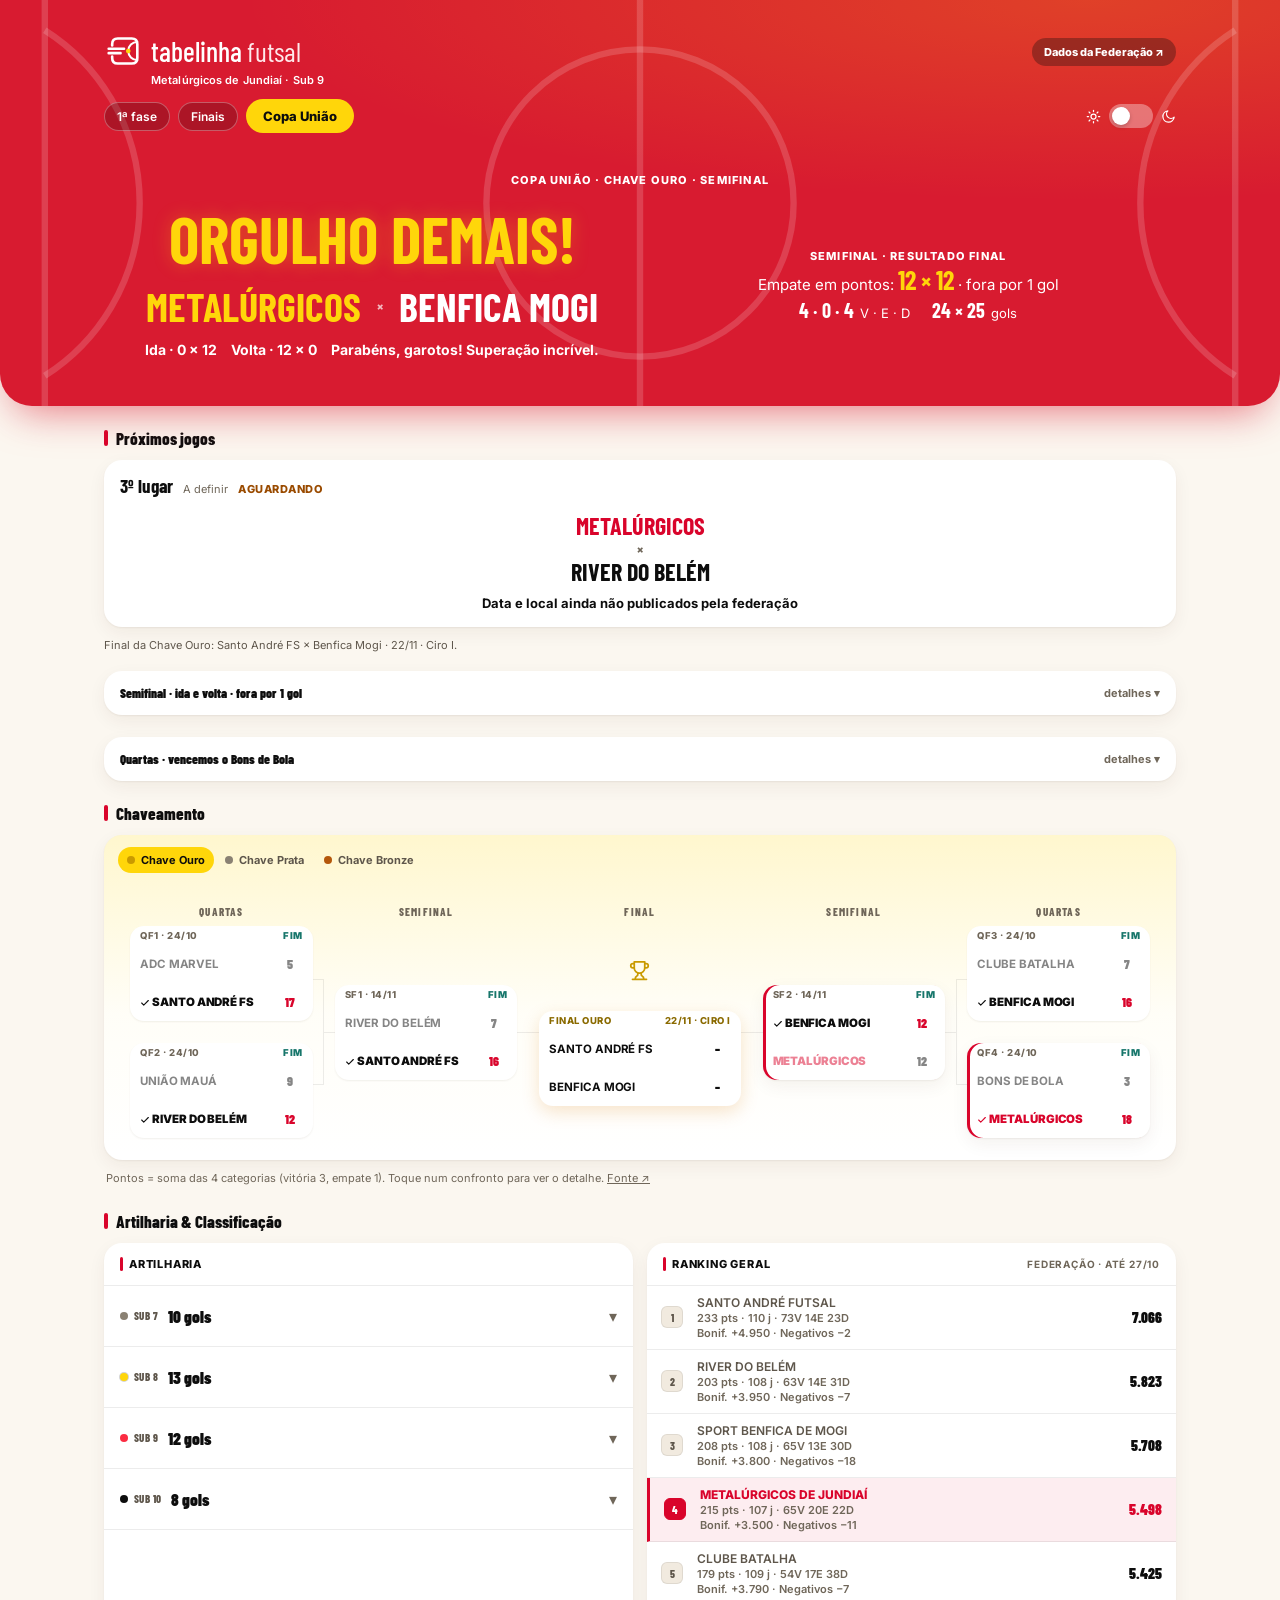
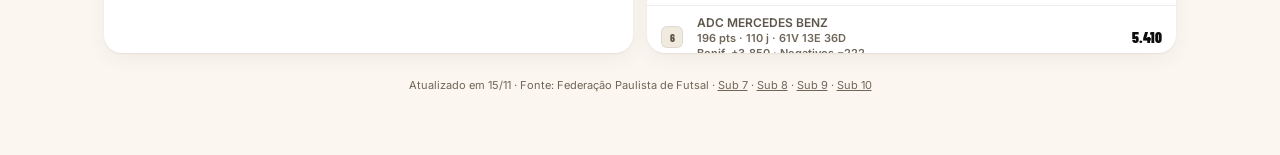
==== commit b6e55bf2: "Banner: Orgulho demais, parabéns pela superação" ====
--- a/index.html
+++ b/index.html
@@ -1168,7 +1168,7 @@
   <div class="hero-top-tag">Copa União · Chave Ouro · Semifinal</div>
   <div class="court">
     <div class="half half-main">
-      <h1 class="half-hero">QUASE <span>LÁ!</span></h1>
+      <h1 class="half-hero">ORGULHO <span>DEMAIS!</span></h1>
       <div class="vs-line"><span class="our">METALÚRGICOS</span><i>×</i><span id="heroOpp">BENFICA MOGI</span></div>
       <div class="half-when" id="heroWhen"></div>
     </div>
@@ -1418,7 +1418,7 @@
   document.getElementById('hsGoals').textContent = `${gf} × ${ga}`;
   document.getElementById('heroOpp').textContent = SEMI.oppShort;
   document.getElementById('heroWhen').innerHTML =
-    `<span>Ida · ${idaPts} × ${12 - idaPts}</span><span>Volta · ${voltaPts} × ${12 - voltaPts}</span><span>Que reação, garotos! Orgulho demais.</span>`;
+    `<span>Ida · ${idaPts} × ${12 - idaPts}</span><span>Volta · ${voltaPts} × ${12 - voltaPts}</span><span>Parabéns, garotos! Superação incrível.</span>`;
 }
 function semiPanel(tag, pill, leg, venue, home, away, open) {
   const mine = venue === VENUE_HOME;
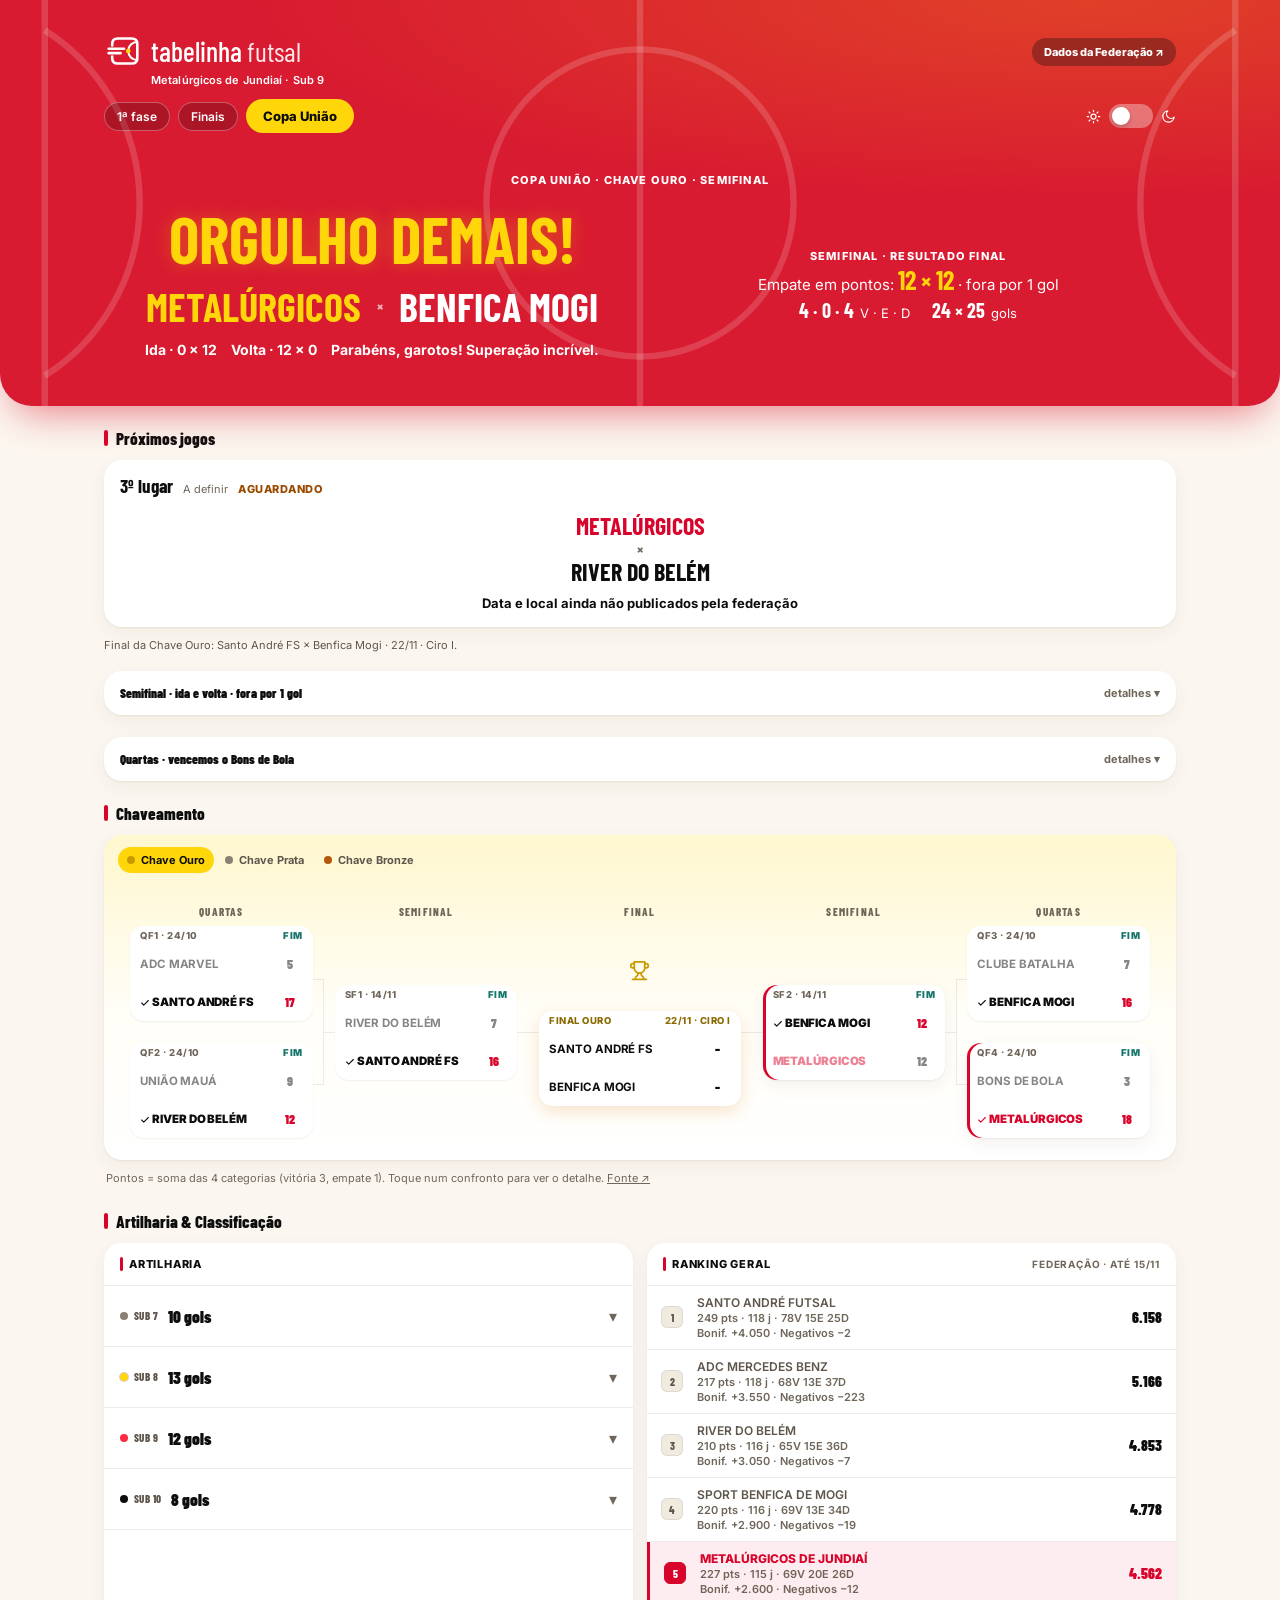
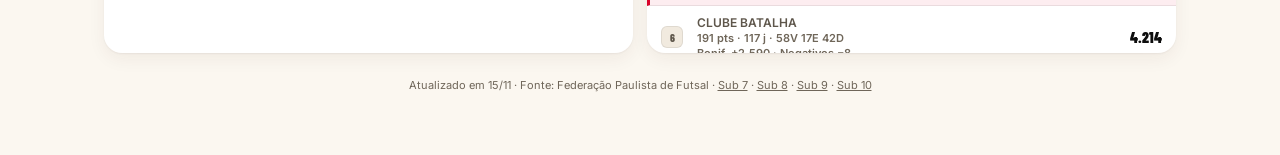
==== commit 33c11c3e: "Ranking geral atualizado (federação, 15/11)" ====
--- a/index.html
+++ b/index.html
@@ -1227,7 +1227,7 @@
   <div class="glass-panel">
     <div class="panel-head">
       <div class="panel-head-title">Ranking geral</div>
-      <span style="font-size:10px;color:var(--t3);font-weight:700;">Federação · até 27/10</span>
+      <span style="font-size:10px;color:var(--t3);font-weight:700;">Federação · até 15/11</span>
     </div>
     <div id="classifList" class="scroll-list"></div>
   </div>
@@ -1676,9 +1676,9 @@
   }).join('');
 }
 
-// ───────── RANKING GERAL DA FEDERAÇÃO (Iniciação A2, Sub 7 + 8 + 9 + 10, até 27/10) ─────────
+// ───────── RANKING GERAL DA FEDERAÇÃO (Iniciação A2, Sub 7 + 8 + 9 + 10, até 15/11) ─────────
 // Total = índice técnico + bonificações + negativos (é ele que define a posição)
-const RANKING = [{"pos":1,"team":"SANTO ANDRÉ FUTSAL","pts":233,"j":110,"v":73,"e":14,"d":23,"gp":430,"gc":230,"sg":200,"it":2118,"bonus":4950,"neg":-2,"total":7066},{"pos":2,"team":"RIVER DO BELÉM","pts":203,"j":108,"v":63,"e":14,"d":31,"gp":346,"gc":248,"sg":98,"it":1880,"bonus":3950,"neg":-7,"total":5823},{"pos":3,"team":"SPORT BENFICA DE MOGI","pts":208,"j":108,"v":65,"e":13,"d":30,"gp":356,"gc":237,"sg":119,"it":1926,"bonus":3800,"neg":-18,"total":5708},{"pos":4,"team":"METALÚRGICOS DE JUNDIAÍ","pts":215,"j":107,"v":65,"e":20,"d":22,"gp":347,"gc":213,"sg":134,"it":2009,"bonus":3500,"neg":-11,"total":5498},{"pos":5,"team":"CLUBE BATALHA","pts":179,"j":109,"v":54,"e":17,"d":38,"gp":293,"gc":222,"sg":71,"it":1642,"bonus":3790,"neg":-7,"total":5425},{"pos":6,"team":"ADC MERCEDES BENZ","pts":196,"j":110,"v":61,"e":13,"d":36,"gp":306,"gc":195,"sg":111,"it":1782,"bonus":3850,"neg":-222,"total":5410},{"pos":7,"team":"A. UNIÃO MAUÁ","pts":182,"j":106,"v":55,"e":17,"d":34,"gp":278,"gc":219,"sg":59,"it":1717,"bonus":3100,"neg":-2,"total":4815},{"pos":8,"team":"ADC MARVEL","pts":163,"j":107,"v":48,"e":19,"d":40,"gp":229,"gc":198,"sg":31,"it":1523,"bonus":2850,"neg":-24,"total":4349},{"pos":9,"team":"INST. BONS DE BOLA","pts":167,"j":109,"v":49,"e":20,"d":40,"gp":307,"gc":262,"sg":45,"it":1532,"bonus":2720,"neg":-1,"total":4251},{"pos":10,"team":"GR GREMETAL","pts":162,"j":107,"v":49,"e":15,"d":43,"gp":305,"gc":267,"sg":38,"it":1514,"bonus":1540,"neg":-1,"total":3053},{"pos":11,"team":"A.D. SUZANO","pts":155,"j":107,"v":44,"e":23,"d":40,"gp":284,"gc":263,"sg":21,"it":1449,"bonus":1530,"neg":-8,"total":2971},{"pos":12,"team":"CTC VILA EMA","pts":150,"j":107,"v":46,"e":12,"d":49,"gp":256,"gc":275,"sg":-19,"it":1402,"bonus":1360,"neg":-14,"total":2748},{"pos":13,"team":"AD SANTO ANDRÉ FUTSAL","pts":136,"j":108,"v":40,"e":16,"d":52,"gp":294,"gc":315,"sg":-21,"it":1259,"bonus":1510,"neg":-32,"total":2737},{"pos":14,"team":"ADEF/COTIA","pts":156,"j":105,"v":47,"e":15,"d":43,"gp":279,"gc":267,"sg":12,"it":1486,"bonus":1080,"neg":-2,"total":2564},{"pos":15,"team":"S.E.R. CAIEIRAS","pts":121,"j":107,"v":35,"e":16,"d":56,"gp":220,"gc":341,"sg":-121,"it":1131,"bonus":1430,"neg":-2,"total":2559},{"pos":16,"team":"G.D.R. 7 DE SETEMBRO","pts":139,"j":105,"v":42,"e":13,"d":50,"gp":262,"gc":313,"sg":-51,"it":1324,"bonus":1080,"neg":-24,"total":2380},{"pos":17,"team":"MX7 DIADEMA","pts":137,"j":108,"v":40,"e":17,"d":51,"gp":267,"gc":297,"sg":-30,"it":1269,"bonus":910,"neg":-2,"total":2177},{"pos":18,"team":"AD NANDO GRANA","pts":127,"j":105,"v":38,"e":13,"d":54,"gp":269,"gc":329,"sg":-60,"it":1210,"bonus":820,"neg":-4,"total":2026},{"pos":19,"team":"AE FRIBURGO","pts":135,"j":105,"v":42,"e":9,"d":54,"gp":272,"gc":295,"sg":-23,"it":1286,"bonus":580,"neg":-8,"total":1858},{"pos":20,"team":"AE FUTMAX","pts":106,"j":109,"v":31,"e":13,"d":65,"gp":168,"gc":330,"sg":-162,"it":972,"bonus":770,"neg":-3,"total":1739},{"pos":21,"team":"CHUTE FUTSAL","pts":112,"j":105,"v":33,"e":13,"d":59,"gp":243,"gc":323,"sg":-80,"it":1067,"bonus":660,"neg":-6,"total":1721},{"pos":22,"team":"A. PAULISTA FC MOOCA","pts":105,"j":104,"v":31,"e":12,"d":61,"gp":237,"gc":343,"sg":-106,"it":1010,"bonus":680,"neg":-4,"total":1686},{"pos":23,"team":"OCIAN PRAIA CLUBE","pts":114,"j":105,"v":32,"e":18,"d":55,"gp":227,"gc":277,"sg":-50,"it":1086,"bonus":580,"neg":-30,"total":1636},{"pos":24,"team":"AA WIMPRO GUARULHOS","pts":71,"j":107,"v":21,"e":8,"d":78,"gp":155,"gc":371,"sg":-216,"it":664,"bonus":580,"neg":-83,"total":1161}];
+const RANKING = [{"pos":1,"team":"SANTO ANDRÉ FUTSAL","pts":249,"j":118,"v":78,"e":15,"d":25,"gp":462,"gc":246,"sg":216,"it":2110,"bonus":4050,"neg":-2,"total":6158},{"pos":2,"team":"ADC MERCEDES BENZ","pts":217,"j":118,"v":68,"e":13,"d":37,"gp":338,"gc":212,"sg":126,"it":1839,"bonus":3550,"neg":-223,"total":5166},{"pos":3,"team":"RIVER DO BELÉM","pts":210,"j":116,"v":65,"e":15,"d":36,"gp":362,"gc":280,"sg":82,"it":1810,"bonus":3050,"neg":-7,"total":4853},{"pos":4,"team":"SPORT BENFICA DE MOGI","pts":220,"j":116,"v":69,"e":13,"d":34,"gp":381,"gc":261,"sg":120,"it":1897,"bonus":2900,"neg":-19,"total":4778},{"pos":5,"team":"METALÚRGICOS DE JUNDIAÍ","pts":227,"j":115,"v":69,"e":20,"d":26,"gp":371,"gc":238,"sg":133,"it":1974,"bonus":2600,"neg":-12,"total":4562},{"pos":6,"team":"CLUBE BATALHA","pts":191,"j":117,"v":58,"e":17,"d":42,"gp":310,"gc":241,"sg":69,"it":1632,"bonus":2590,"neg":-8,"total":4214},{"pos":7,"team":"A. UNIÃO MAUÁ","pts":190,"j":114,"v":57,"e":19,"d":38,"gp":286,"gc":234,"sg":52,"it":1667,"bonus":1900,"neg":-2,"total":3565},{"pos":8,"team":"ADC MARVEL","pts":177,"j":115,"v":52,"e":21,"d":42,"gp":244,"gc":206,"sg":38,"it":1539,"bonus":1650,"neg":-25,"total":3164},{"pos":9,"team":"INST. BONS DE BOLA","pts":179,"j":117,"v":53,"e":20,"d":44,"gp":326,"gc":279,"sg":47,"it":1530,"bonus":1520,"neg":-1,"total":3049},{"pos":10,"team":"GR GREMETAL","pts":165,"j":115,"v":50,"e":15,"d":50,"gp":322,"gc":299,"sg":23,"it":1435,"bonus":1240,"neg":-1,"total":2674},{"pos":11,"team":"A.D. SUZANO","pts":167,"j":115,"v":47,"e":26,"d":42,"gp":303,"gc":279,"sg":24,"it":1452,"bonus":1130,"neg":-9,"total":2573},{"pos":12,"team":"S.E.R. CAIEIRAS","pts":143,"j":115,"v":42,"e":17,"d":56,"gp":252,"gc":345,"sg":-93,"it":1243,"bonus":1270,"neg":-2,"total":2511},{"pos":13,"team":"CTC VILA EMA","pts":161,"j":115,"v":49,"e":14,"d":52,"gp":286,"gc":300,"sg":-14,"it":1400,"bonus":1060,"neg":-14,"total":2446},{"pos":14,"team":"AD SANTO ANDRÉ FUTSAL","pts":145,"j":116,"v":42,"e":19,"d":55,"gp":310,"gc":334,"sg":-24,"it":1250,"bonus":1110,"neg":-32,"total":2328},{"pos":15,"team":"ADEF/COTIA","pts":167,"j":113,"v":50,"e":17,"d":46,"gp":304,"gc":297,"sg":7,"it":1478,"bonus":780,"neg":-2,"total":2256},{"pos":16,"team":"MX7 DIADEMA","pts":147,"j":116,"v":42,"e":21,"d":53,"gp":288,"gc":324,"sg":-36,"it":1267,"bonus":790,"neg":-2,"total":2055},{"pos":17,"team":"G.D.R. 7 DE SETEMBRO","pts":155,"j":113,"v":47,"e":14,"d":52,"gp":290,"gc":335,"sg":-45,"it":1372,"bonus":680,"neg":-25,"total":2027},{"pos":18,"team":"AE FRIBURGO","pts":142,"j":113,"v":44,"e":10,"d":59,"gp":285,"gc":316,"sg":-31,"it":1257,"bonus":460,"neg":-8,"total":1709},{"pos":19,"team":"AE FUTMAX","pts":120,"j":117,"v":35,"e":15,"d":67,"gp":191,"gc":346,"sg":-155,"it":1026,"bonus":610,"neg":-3,"total":1633},{"pos":20,"team":"AD NANDO GRANA","pts":134,"j":113,"v":40,"e":14,"d":59,"gp":291,"gc":357,"sg":-66,"it":1186,"bonus":420,"neg":-4,"total":1602},{"pos":21,"team":"A. PAULISTA FC MOOCA","pts":115,"j":112,"v":33,"e":16,"d":63,"gp":264,"gc":364,"sg":-100,"it":1027,"bonus":560,"neg":-4,"total":1583},{"pos":22,"team":"OCIAN PRAIA CLUBE","pts":130,"j":113,"v":37,"e":19,"d":57,"gp":248,"gc":290,"sg":-42,"it":1150,"bonus":460,"neg":-30,"total":1580},{"pos":23,"team":"CHUTE FUTSAL","pts":120,"j":113,"v":35,"e":15,"d":63,"gp":259,"gc":346,"sg":-87,"it":1062,"bonus":500,"neg":-7,"total":1555},{"pos":24,"team":"AA WIMPRO GUARULHOS","pts":72,"j":115,"v":21,"e":9,"d":85,"gp":159,"gc":403,"sg":-244,"it":626,"bonus":420,"neg":-83,"total":963}];
 const fmt = n => n.toLocaleString('pt-BR');
 const sgn = n => (n > 0 ? '+' : n < 0 ? '−' : '') + fmt(Math.abs(n));
 function renderClassif() {
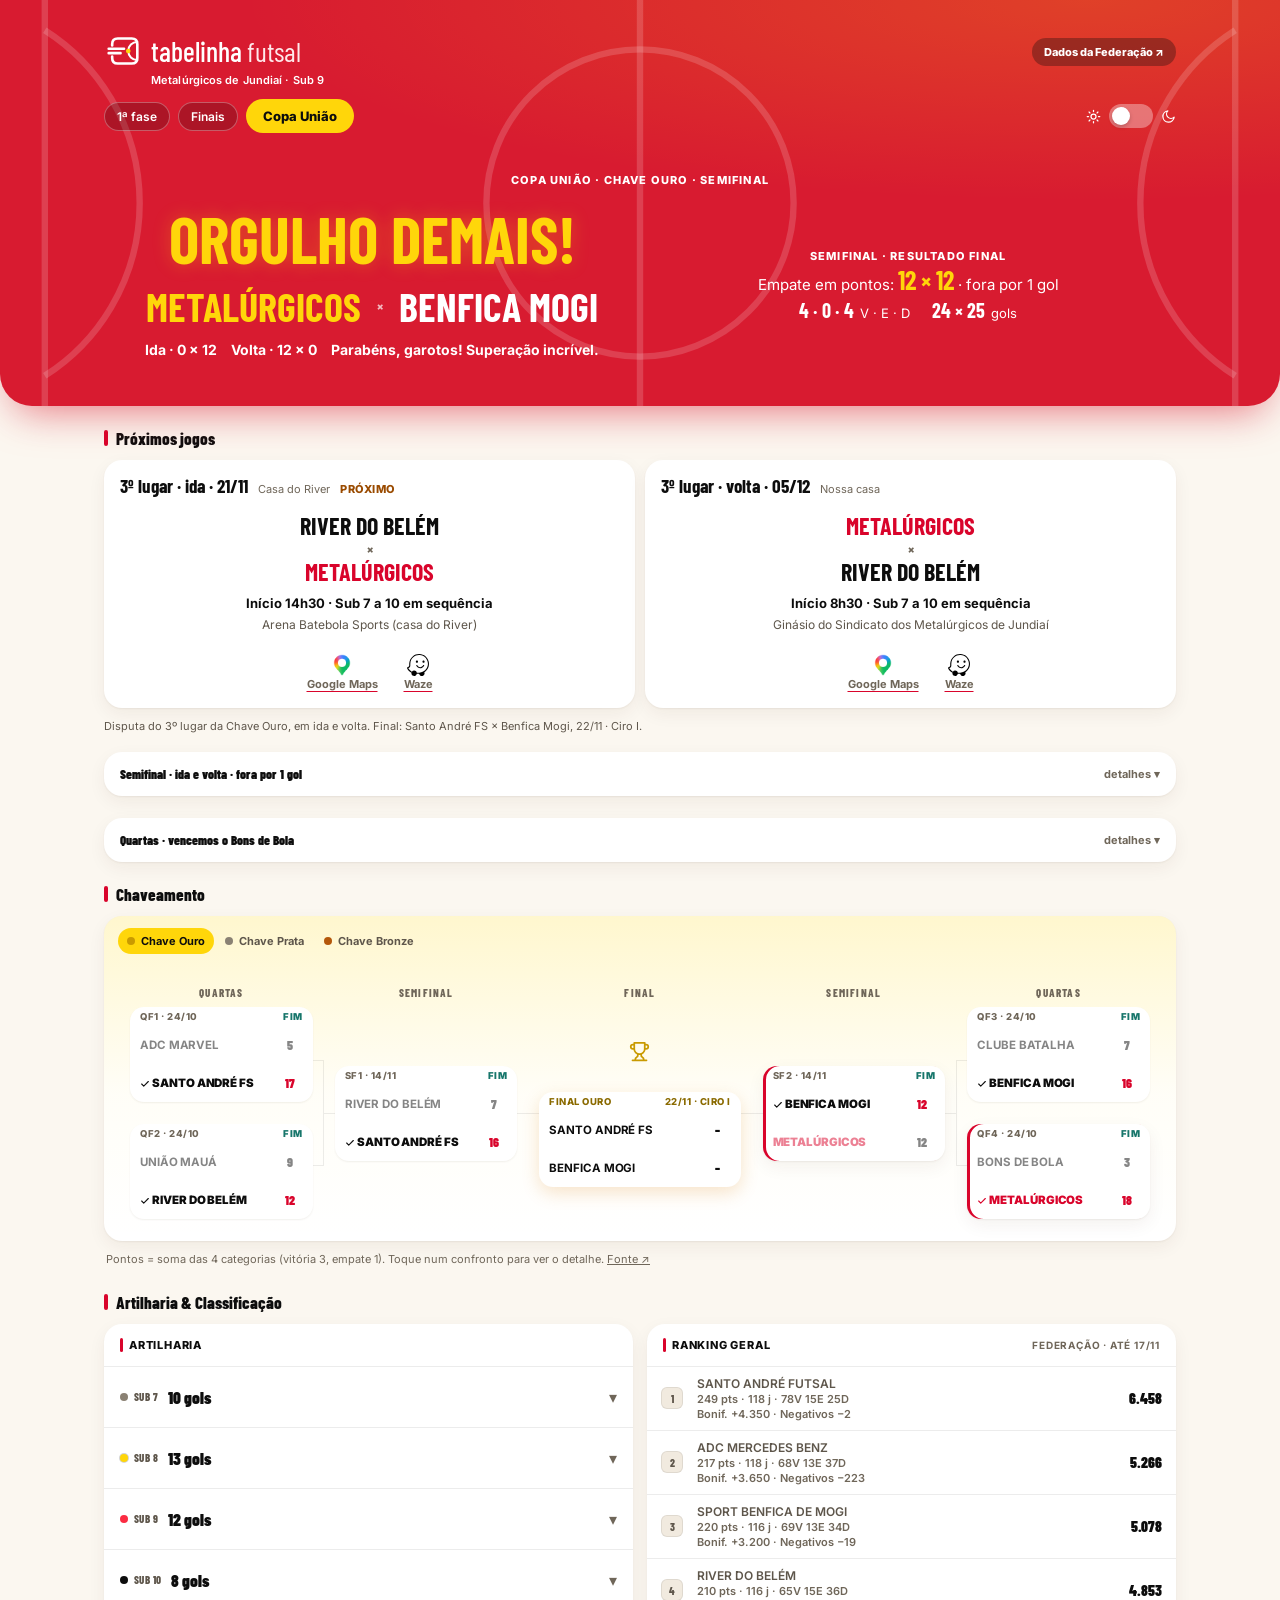
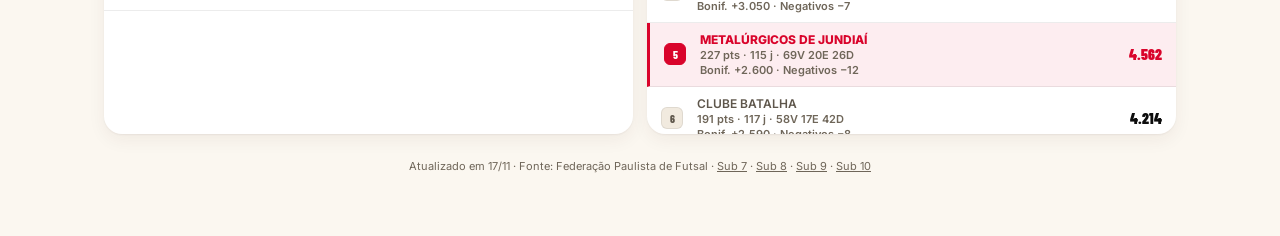
==== commit 7147cefd: "Copa União: 3º lugar, Prata corrigida e ranking 17/11" ====
--- a/index.html
+++ b/index.html
@@ -1227,7 +1227,7 @@
   <div class="glass-panel">
     <div class="panel-head">
       <div class="panel-head-title">Ranking geral</div>
-      <span style="font-size:10px;color:var(--t3);font-weight:700;">Federação · até 15/11</span>
+      <span style="font-size:10px;color:var(--t3);font-weight:700;">Federação · até 17/11</span>
     </div>
     <div id="classifList" class="scroll-list"></div>
   </div>
@@ -1235,7 +1235,7 @@
 
 </main>
 <footer class="footer">
-  Atualizado em 15/11 · Fonte: Federação Paulista de Futsal ·
+  Atualizado em 17/11 · Fonte: Federação Paulista de Futsal ·
   <a href="https://eventos.admfutsal.com.br/evento/900" target="_blank" rel="noopener">Sub 7</a> ·
   <a href="https://eventos.admfutsal.com.br/evento/901" target="_blank" rel="noopener">Sub 8</a> ·
   <a href="https://eventos.admfutsal.com.br/evento/902" target="_blank" rel="noopener">Sub 9</a> ·
@@ -1294,7 +1294,7 @@
   { a:'RIVER DO BELÉM', b:'SANTO ANDRÉ FUTSAL', d1:'01/11', d2:'14/11', r:{ 7:[[2,4],[0,5]], 8:[[6,5],[2,9]], 9:[[1,4],[2,2]], 10:[[2,1],[1,2]] } },
   { a:'SPORT BENFICA DE MOGI', b:'METALÚRGICOS DE JUNDIAÍ', d1:'31/10', d2:'14/11', r:{ 7:[[5,2],[1,2]], 8:[[3,2],[3,6]], 9:[[6,3],[3,4]], 10:[[2,1],[2,4]] } },
   { a:'CTC VILA EMA', b:'ADEF/COTIA', d1:'31/10', d2:'14/11', r:{ 7:[[9,2],[5,1]], 8:[[3,6],[2,2]], 9:[[3,3],[2,6]], 10:[[1,2],[5,3]] } },
-  { a:'AD NANDO GRANA', b:'G.D.R. 7 DE SETEMBRO', d1:'01/11', d2:'15/11', r:{ 7:[[2,3],[2,10]], 8:[[3,5],[2,4]], 9:[[1,2],[3,1]], 10:[[2,2],[7,1]] } },
+  { a:'ADC MERCEDES BENZ', b:'GR GREMETAL', d1:'08/11', d2:'15/11', r:{ 7:[[3,4],[4,2]], 8:[[7,2],[5,3]], 9:[[2,1],[2,1]], 10:[[6,3],[3,1]] } },
   { a:'OCIAN PRAIA CLUBE', b:'AE FRIBURGO', d1:'01/11', d2:'15/11', r:{ 7:[[7,1],[3,5]], 8:[[2,1],[3,1]], 9:[[2,0],[2,2]], 10:[[2,1],[0,2]] } },
   { a:'A. PAULISTA FC MOOCA', b:'MX7 DIADEMA', d1:'31/10', d2:'14/11', r:{ 7:[[1,2],[2,2]], 8:[[2,4],[4,4]], 9:[[3,3],[5,5]], 10:[[3,0],[7,1]] } }
 ];
@@ -1420,13 +1420,13 @@
   document.getElementById('heroWhen').innerHTML =
     `<span>Ida · ${idaPts} × ${12 - idaPts}</span><span>Volta · ${voltaPts} × ${12 - voltaPts}</span><span>Parabéns, garotos! Superação incrível.</span>`;
 }
-function semiPanel(tag, pill, leg, venue, home, away, open) {
+function semiPanel(tag, pill, leg, venue, home, away, open, sub) {
   const mine = venue === VENUE_HOME;
   return `
     <details class="glass-panel leg-fold" ${open ? 'open' : ''}>
       <summary>
         <span class="lf-title">${tag} · ${leg.date}</span>
-        <span class="lf-sub">${mine ? 'Nossa casa' : 'Casa do Benfica'}</span>
+        <span class="lf-sub">${sub || (mine ? 'Nossa casa' : 'Casa do Benfica')}</span>
         ${pill ? `<span class="lf-pill">${pill}</span>` : ''}
       </summary>
       <div class="lf-body">
@@ -1437,22 +1437,19 @@
       </div>
     </details>`;
 }
+// Disputa do 3º lugar da Chave Ouro (federação, 17/11): ida e volta, 4 categorias em sequência
+const TERCEIRO = {
+  opp: 'RIVER DO BELÉM',
+  ida:   { date:'21/11', time:'14h30', home:'RIVER DO BELÉM', venue:{ name:'Arena Batebola Sports (casa do River)', addr:'Arena Batebola Sports, São Paulo - SP' } },
+  volta: { date:'05/12', time:'8h30',  home:'METALÚRGICOS DE JUNDIAÍ' }
+};
 function renderNext() {
   document.getElementById('nextGame').innerHTML = `
     <div class="next-stack">
-      <details class="glass-panel leg-fold" open>
-        <summary>
-          <span class="lf-title">3º lugar</span>
-          <span class="lf-sub">A definir</span>
-          <span class="lf-pill">Aguardando</span>
-        </summary>
-        <div class="lf-body">
-          <div class="lf-match"><span class="our">METALÚRGICOS</span><i>×</i><span>RIVER DO BELÉM</span></div>
-          <div class="lf-when">Data e local ainda não publicados pela federação</div>
-        </div>
-      </details>
+      ${semiPanel('3º lugar · ida', 'Próximo', TERCEIRO.ida, TERCEIRO.ida.venue, TERCEIRO.ida.home, 'METALÚRGICOS DE JUNDIAÍ', true, 'Casa do River')}
+      ${semiPanel('3º lugar · volta', '', TERCEIRO.volta, VENUE_HOME, 'METALÚRGICOS DE JUNDIAÍ', TERCEIRO.opp, true)}
     </div>
-    <div class="semi-foot">Final da Chave Ouro: Santo André FS × Benfica Mogi · 22/11 · Ciro I.</div>`;
+    <div class="semi-foot">Disputa do 3º lugar da Chave Ouro, em ida e volta. Final: Santo André FS × Benfica Mogi, 22/11 · Ciro I.</div>`;
 }
 
 // ───────── NOSSO CONFRONTO ─────────
@@ -1544,7 +1541,7 @@
 // 12 confrontos = quartas Ouro / Prata / Bronze (índices em TIES). Ordem provisória: [QF1, QF2 | QF3, QF4]
 const CHAVES = [
   { key:'OURO', icon:'🥇', cls:'ouro', open:true, qf:[9, 5, 7, 11], sf:['01/11 · 14/11','31/10 · 14/11'], sfT:[12, 13], final:'22/11 · Ciro I' },
-  { key:'PRATA', icon:'🥈', cls:'prata', open:false, qf:[3, 4, 6, 8], sf:['31/10 · 14/11','01/11 · 15/11'], sfT:[14, 15], final:'29/11 · Ciro I' },
+  { key:'PRATA', icon:'🥈', cls:'prata', open:false, qf:[3, 4, 6, 8], sf:['31/10 · 14/11','08/11 · 15/11'], sfT:[14, 15], final:'29/11 · Ciro I' },
   { key:'BRONZE', icon:'🥉', cls:'bronze', open:false, qf:[0, 2, 1, 10], sf:['01/11 · 15/11','31/10 · 14/11'], sfT:[16, 17], final:'28/11 · Ciro I' }
 ];
 
@@ -1676,9 +1673,9 @@
   }).join('');
 }
 
-// ───────── RANKING GERAL DA FEDERAÇÃO (Iniciação A2, Sub 7 + 8 + 9 + 10, até 15/11) ─────────
+// ───────── RANKING GERAL DA FEDERAÇÃO (Iniciação A2, Sub 7 + 8 + 9 + 10, até 17/11) ─────────
 // Total = índice técnico + bonificações + negativos (é ele que define a posição)
-const RANKING = [{"pos":1,"team":"SANTO ANDRÉ FUTSAL","pts":249,"j":118,"v":78,"e":15,"d":25,"gp":462,"gc":246,"sg":216,"it":2110,"bonus":4050,"neg":-2,"total":6158},{"pos":2,"team":"ADC MERCEDES BENZ","pts":217,"j":118,"v":68,"e":13,"d":37,"gp":338,"gc":212,"sg":126,"it":1839,"bonus":3550,"neg":-223,"total":5166},{"pos":3,"team":"RIVER DO BELÉM","pts":210,"j":116,"v":65,"e":15,"d":36,"gp":362,"gc":280,"sg":82,"it":1810,"bonus":3050,"neg":-7,"total":4853},{"pos":4,"team":"SPORT BENFICA DE MOGI","pts":220,"j":116,"v":69,"e":13,"d":34,"gp":381,"gc":261,"sg":120,"it":1897,"bonus":2900,"neg":-19,"total":4778},{"pos":5,"team":"METALÚRGICOS DE JUNDIAÍ","pts":227,"j":115,"v":69,"e":20,"d":26,"gp":371,"gc":238,"sg":133,"it":1974,"bonus":2600,"neg":-12,"total":4562},{"pos":6,"team":"CLUBE BATALHA","pts":191,"j":117,"v":58,"e":17,"d":42,"gp":310,"gc":241,"sg":69,"it":1632,"bonus":2590,"neg":-8,"total":4214},{"pos":7,"team":"A. UNIÃO MAUÁ","pts":190,"j":114,"v":57,"e":19,"d":38,"gp":286,"gc":234,"sg":52,"it":1667,"bonus":1900,"neg":-2,"total":3565},{"pos":8,"team":"ADC MARVEL","pts":177,"j":115,"v":52,"e":21,"d":42,"gp":244,"gc":206,"sg":38,"it":1539,"bonus":1650,"neg":-25,"total":3164},{"pos":9,"team":"INST. BONS DE BOLA","pts":179,"j":117,"v":53,"e":20,"d":44,"gp":326,"gc":279,"sg":47,"it":1530,"bonus":1520,"neg":-1,"total":3049},{"pos":10,"team":"GR GREMETAL","pts":165,"j":115,"v":50,"e":15,"d":50,"gp":322,"gc":299,"sg":23,"it":1435,"bonus":1240,"neg":-1,"total":2674},{"pos":11,"team":"A.D. SUZANO","pts":167,"j":115,"v":47,"e":26,"d":42,"gp":303,"gc":279,"sg":24,"it":1452,"bonus":1130,"neg":-9,"total":2573},{"pos":12,"team":"S.E.R. CAIEIRAS","pts":143,"j":115,"v":42,"e":17,"d":56,"gp":252,"gc":345,"sg":-93,"it":1243,"bonus":1270,"neg":-2,"total":2511},{"pos":13,"team":"CTC VILA EMA","pts":161,"j":115,"v":49,"e":14,"d":52,"gp":286,"gc":300,"sg":-14,"it":1400,"bonus":1060,"neg":-14,"total":2446},{"pos":14,"team":"AD SANTO ANDRÉ FUTSAL","pts":145,"j":116,"v":42,"e":19,"d":55,"gp":310,"gc":334,"sg":-24,"it":1250,"bonus":1110,"neg":-32,"total":2328},{"pos":15,"team":"ADEF/COTIA","pts":167,"j":113,"v":50,"e":17,"d":46,"gp":304,"gc":297,"sg":7,"it":1478,"bonus":780,"neg":-2,"total":2256},{"pos":16,"team":"MX7 DIADEMA","pts":147,"j":116,"v":42,"e":21,"d":53,"gp":288,"gc":324,"sg":-36,"it":1267,"bonus":790,"neg":-2,"total":2055},{"pos":17,"team":"G.D.R. 7 DE SETEMBRO","pts":155,"j":113,"v":47,"e":14,"d":52,"gp":290,"gc":335,"sg":-45,"it":1372,"bonus":680,"neg":-25,"total":2027},{"pos":18,"team":"AE FRIBURGO","pts":142,"j":113,"v":44,"e":10,"d":59,"gp":285,"gc":316,"sg":-31,"it":1257,"bonus":460,"neg":-8,"total":1709},{"pos":19,"team":"AE FUTMAX","pts":120,"j":117,"v":35,"e":15,"d":67,"gp":191,"gc":346,"sg":-155,"it":1026,"bonus":610,"neg":-3,"total":1633},{"pos":20,"team":"AD NANDO GRANA","pts":134,"j":113,"v":40,"e":14,"d":59,"gp":291,"gc":357,"sg":-66,"it":1186,"bonus":420,"neg":-4,"total":1602},{"pos":21,"team":"A. PAULISTA FC MOOCA","pts":115,"j":112,"v":33,"e":16,"d":63,"gp":264,"gc":364,"sg":-100,"it":1027,"bonus":560,"neg":-4,"total":1583},{"pos":22,"team":"OCIAN PRAIA CLUBE","pts":130,"j":113,"v":37,"e":19,"d":57,"gp":248,"gc":290,"sg":-42,"it":1150,"bonus":460,"neg":-30,"total":1580},{"pos":23,"team":"CHUTE FUTSAL","pts":120,"j":113,"v":35,"e":15,"d":63,"gp":259,"gc":346,"sg":-87,"it":1062,"bonus":500,"neg":-7,"total":1555},{"pos":24,"team":"AA WIMPRO GUARULHOS","pts":72,"j":115,"v":21,"e":9,"d":85,"gp":159,"gc":403,"sg":-244,"it":626,"bonus":420,"neg":-83,"total":963}];
+const RANKING = [{"pos":1,"team":"SANTO ANDRÉ FUTSAL","pts":249,"j":118,"v":78,"e":15,"d":25,"gp":462,"gc":246,"sg":216,"it":2110,"bonus":4350,"neg":-2,"total":6458},{"pos":2,"team":"ADC MERCEDES BENZ","pts":217,"j":118,"v":68,"e":13,"d":37,"gp":338,"gc":212,"sg":126,"it":1839,"bonus":3650,"neg":-223,"total":5266},{"pos":3,"team":"SPORT BENFICA DE MOGI","pts":220,"j":116,"v":69,"e":13,"d":34,"gp":381,"gc":261,"sg":120,"it":1897,"bonus":3200,"neg":-19,"total":5078},{"pos":4,"team":"RIVER DO BELÉM","pts":210,"j":116,"v":65,"e":15,"d":36,"gp":362,"gc":280,"sg":82,"it":1810,"bonus":3050,"neg":-7,"total":4853},{"pos":5,"team":"METALÚRGICOS DE JUNDIAÍ","pts":227,"j":115,"v":69,"e":20,"d":26,"gp":371,"gc":238,"sg":133,"it":1974,"bonus":2600,"neg":-12,"total":4562},{"pos":6,"team":"CLUBE BATALHA","pts":191,"j":117,"v":58,"e":17,"d":42,"gp":310,"gc":241,"sg":69,"it":1632,"bonus":2590,"neg":-8,"total":4214},{"pos":7,"team":"A. UNIÃO MAUÁ","pts":190,"j":114,"v":57,"e":19,"d":38,"gp":286,"gc":234,"sg":52,"it":1667,"bonus":1900,"neg":-2,"total":3565},{"pos":8,"team":"ADC MARVEL","pts":177,"j":115,"v":52,"e":21,"d":42,"gp":244,"gc":206,"sg":38,"it":1539,"bonus":1650,"neg":-25,"total":3164},{"pos":9,"team":"INST. BONS DE BOLA","pts":179,"j":117,"v":53,"e":20,"d":44,"gp":326,"gc":279,"sg":47,"it":1530,"bonus":1520,"neg":-1,"total":3049},{"pos":10,"team":"GR GREMETAL","pts":165,"j":115,"v":50,"e":15,"d":50,"gp":322,"gc":299,"sg":23,"it":1435,"bonus":1240,"neg":-1,"total":2674},{"pos":11,"team":"A.D. SUZANO","pts":167,"j":115,"v":47,"e":26,"d":42,"gp":303,"gc":279,"sg":24,"it":1452,"bonus":1130,"neg":-9,"total":2573},{"pos":12,"team":"CTC VILA EMA","pts":161,"j":115,"v":49,"e":14,"d":52,"gp":286,"gc":300,"sg":-14,"it":1400,"bonus":1160,"neg":-14,"total":2546},{"pos":13,"team":"S.E.R. CAIEIRAS","pts":143,"j":115,"v":42,"e":17,"d":56,"gp":252,"gc":345,"sg":-93,"it":1243,"bonus":1270,"neg":-2,"total":2511},{"pos":14,"team":"AD SANTO ANDRÉ FUTSAL","pts":145,"j":116,"v":42,"e":19,"d":55,"gp":310,"gc":334,"sg":-24,"it":1250,"bonus":1110,"neg":-32,"total":2328},{"pos":15,"team":"ADEF/COTIA","pts":167,"j":113,"v":50,"e":17,"d":46,"gp":304,"gc":297,"sg":7,"it":1478,"bonus":780,"neg":-2,"total":2256},{"pos":16,"team":"MX7 DIADEMA","pts":147,"j":116,"v":42,"e":21,"d":53,"gp":288,"gc":324,"sg":-36,"it":1267,"bonus":790,"neg":-2,"total":2055},{"pos":17,"team":"G.D.R. 7 DE SETEMBRO","pts":155,"j":113,"v":47,"e":14,"d":52,"gp":290,"gc":335,"sg":-45,"it":1372,"bonus":680,"neg":-25,"total":2027},{"pos":18,"team":"AE FRIBURGO","pts":142,"j":113,"v":44,"e":10,"d":59,"gp":285,"gc":316,"sg":-31,"it":1257,"bonus":460,"neg":-8,"total":1709},{"pos":19,"team":"AE FUTMAX","pts":120,"j":117,"v":35,"e":15,"d":67,"gp":191,"gc":346,"sg":-155,"it":1026,"bonus":610,"neg":-3,"total":1633},{"pos":20,"team":"A. PAULISTA FC MOOCA","pts":115,"j":112,"v":33,"e":16,"d":63,"gp":264,"gc":364,"sg":-100,"it":1027,"bonus":600,"neg":-4,"total":1623},{"pos":21,"team":"OCIAN PRAIA CLUBE","pts":130,"j":113,"v":37,"e":19,"d":57,"gp":248,"gc":290,"sg":-42,"it":1150,"bonus":500,"neg":-30,"total":1620},{"pos":22,"team":"AD NANDO GRANA","pts":134,"j":113,"v":40,"e":14,"d":59,"gp":291,"gc":357,"sg":-66,"it":1186,"bonus":420,"neg":-4,"total":1602},{"pos":23,"team":"CHUTE FUTSAL","pts":120,"j":113,"v":35,"e":15,"d":63,"gp":259,"gc":346,"sg":-87,"it":1062,"bonus":500,"neg":-7,"total":1555},{"pos":24,"team":"AA WIMPRO GUARULHOS","pts":72,"j":115,"v":21,"e":9,"d":85,"gp":159,"gc":403,"sg":-244,"it":626,"bonus":420,"neg":-83,"total":963}];
 const fmt = n => n.toLocaleString('pt-BR');
 const sgn = n => (n > 0 ? '+' : n < 0 ? '−' : '') + fmt(Math.abs(n));
 function renderClassif() {
